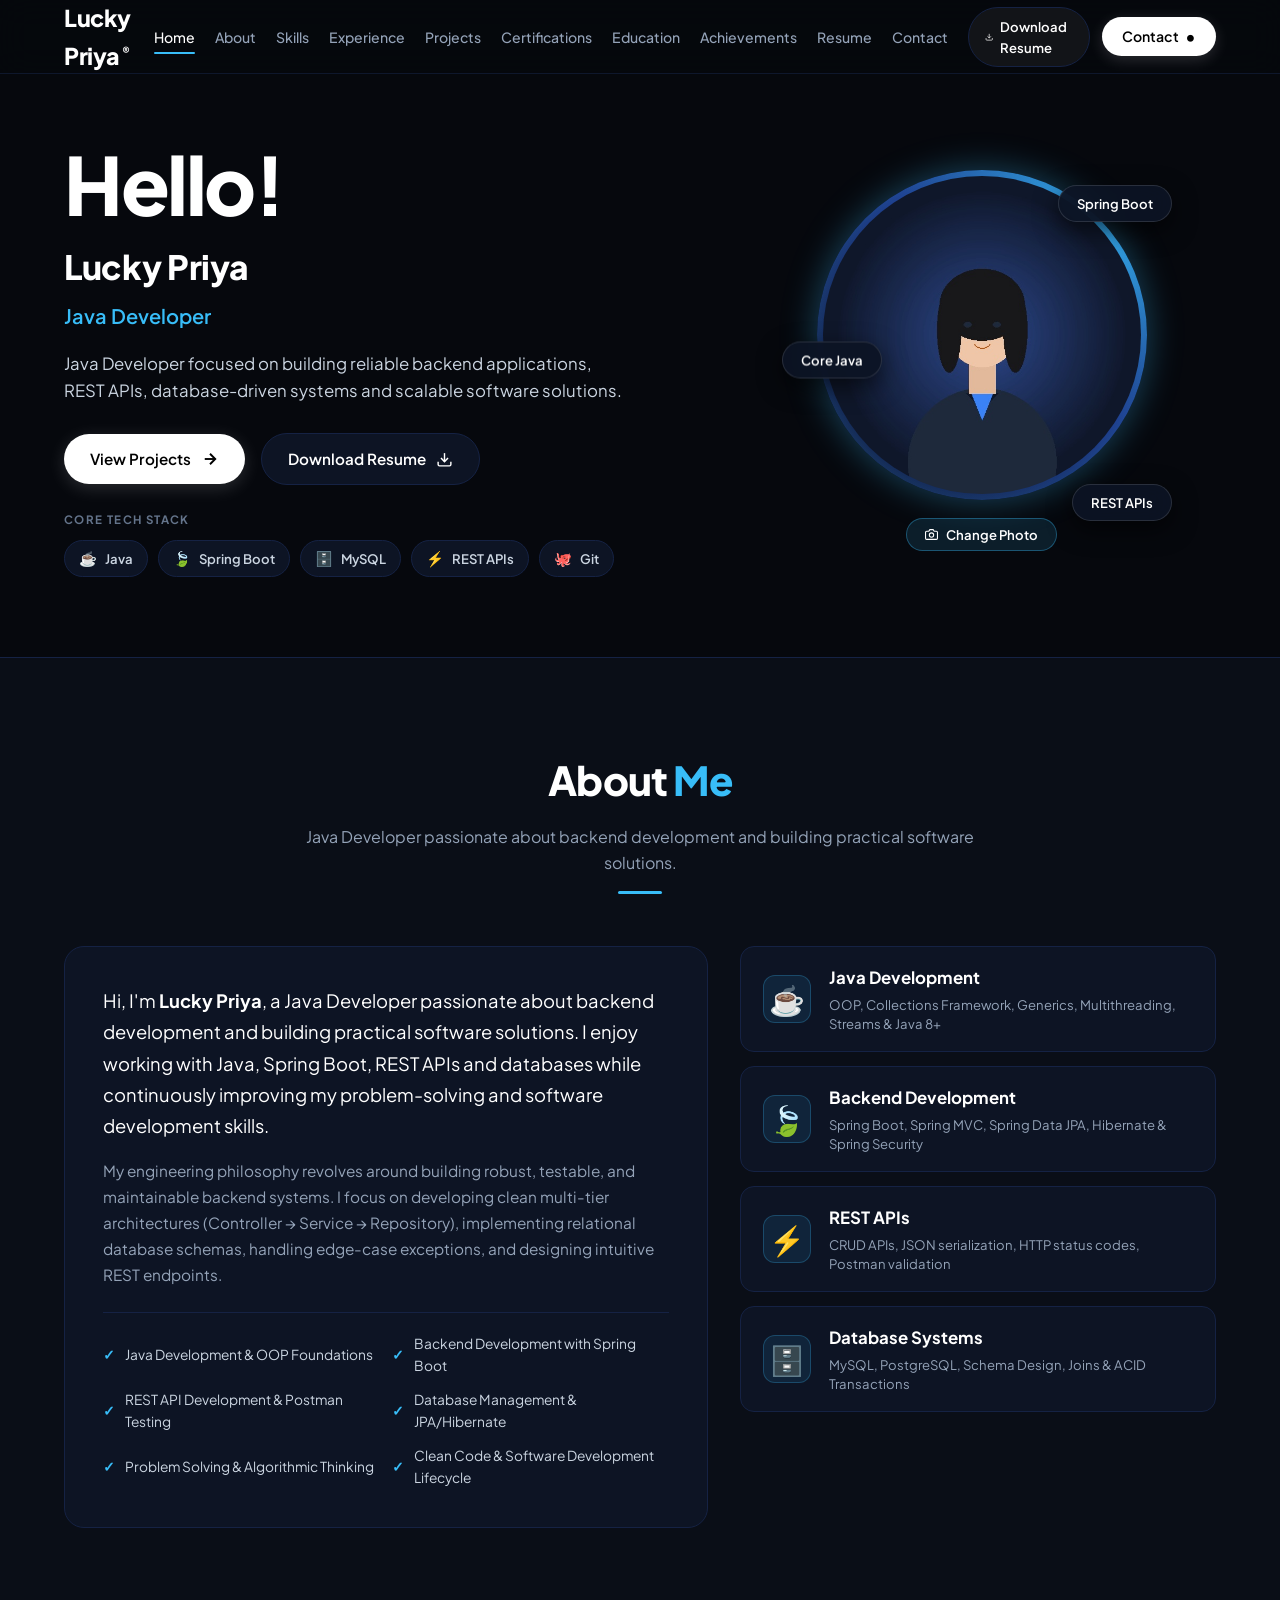
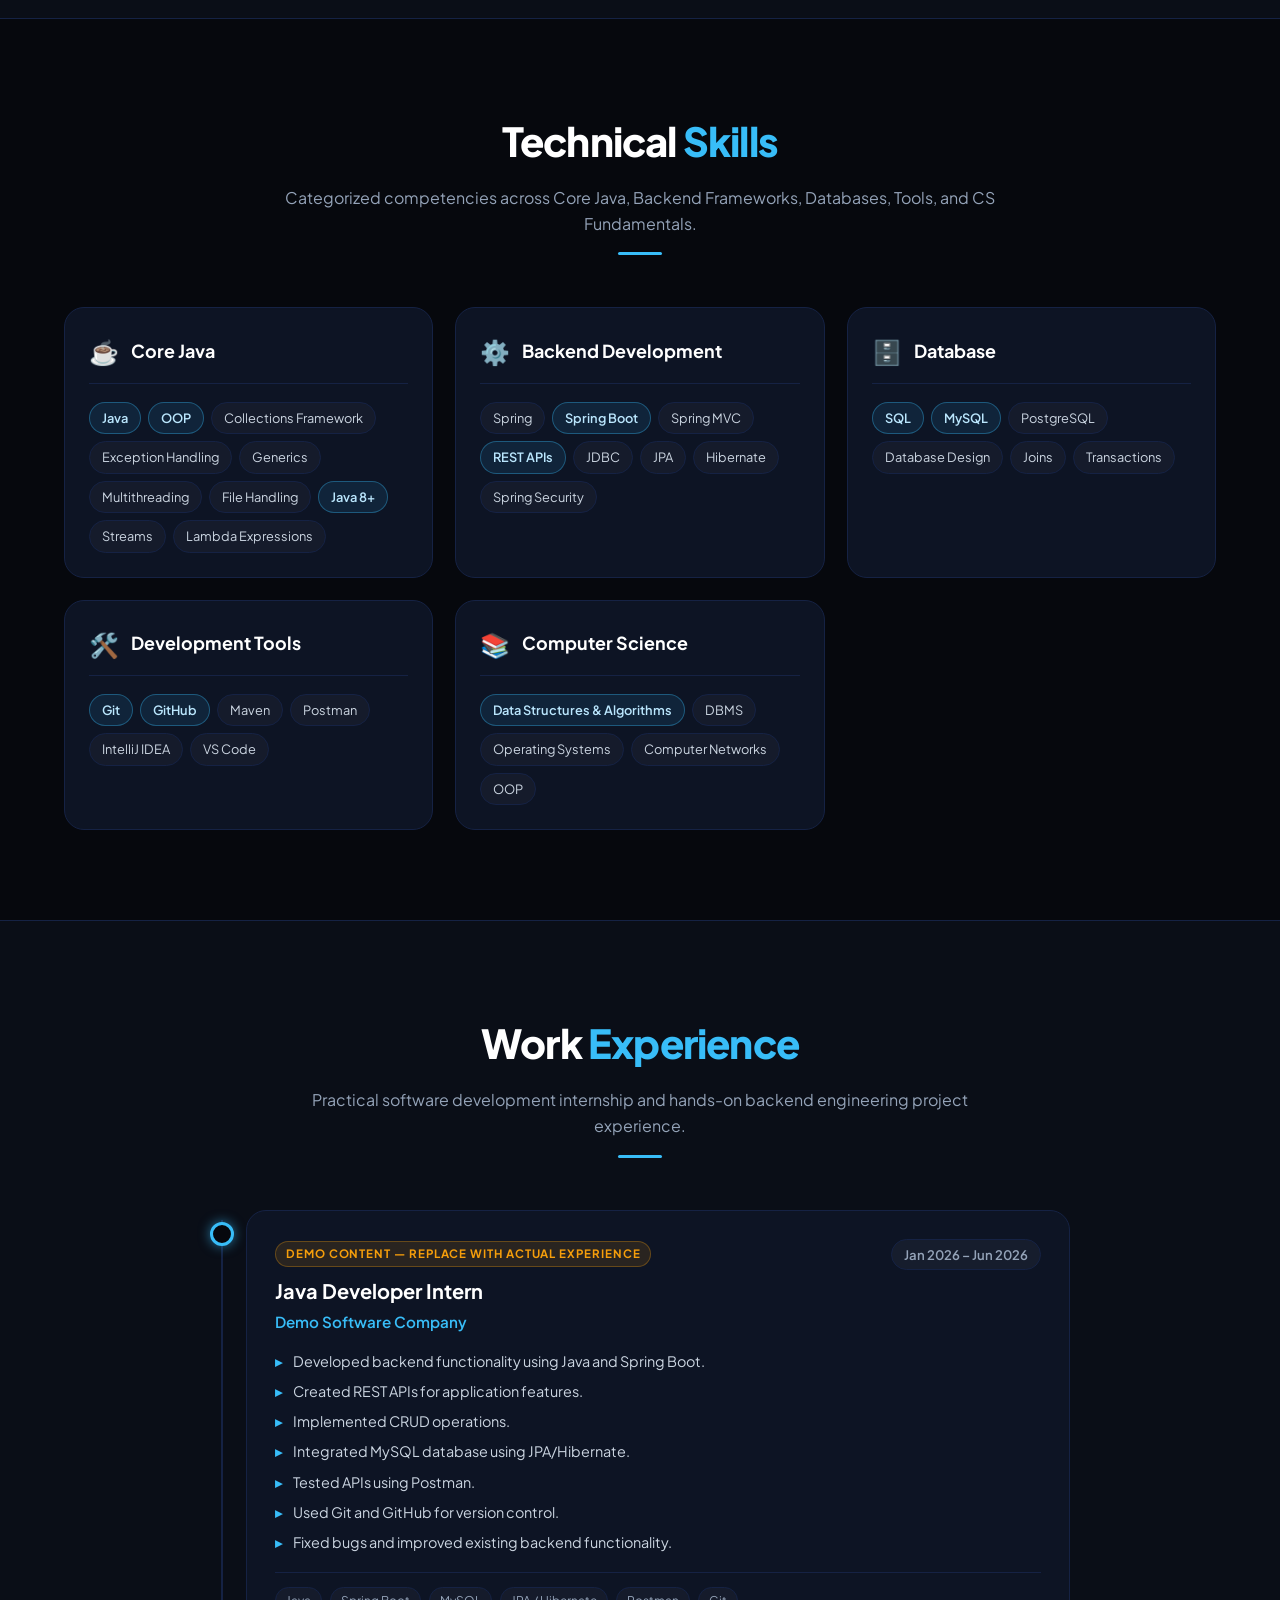
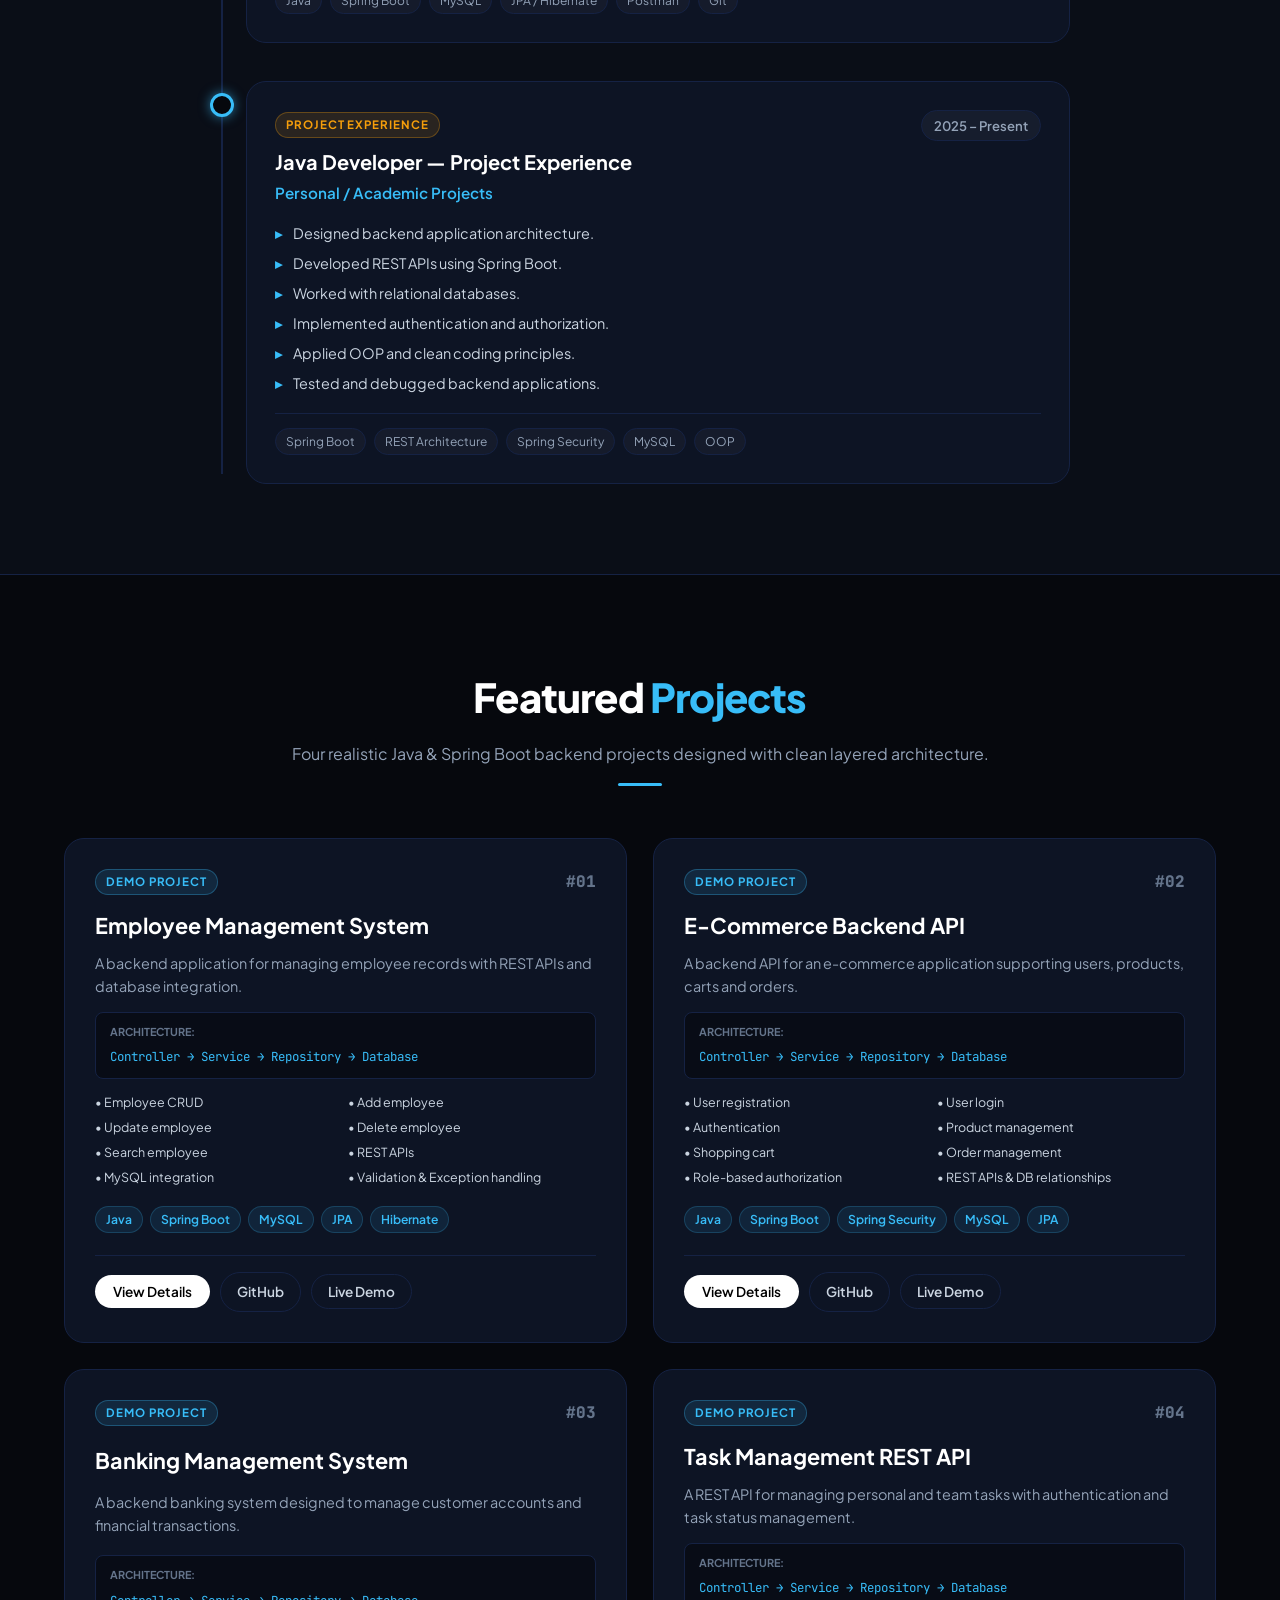
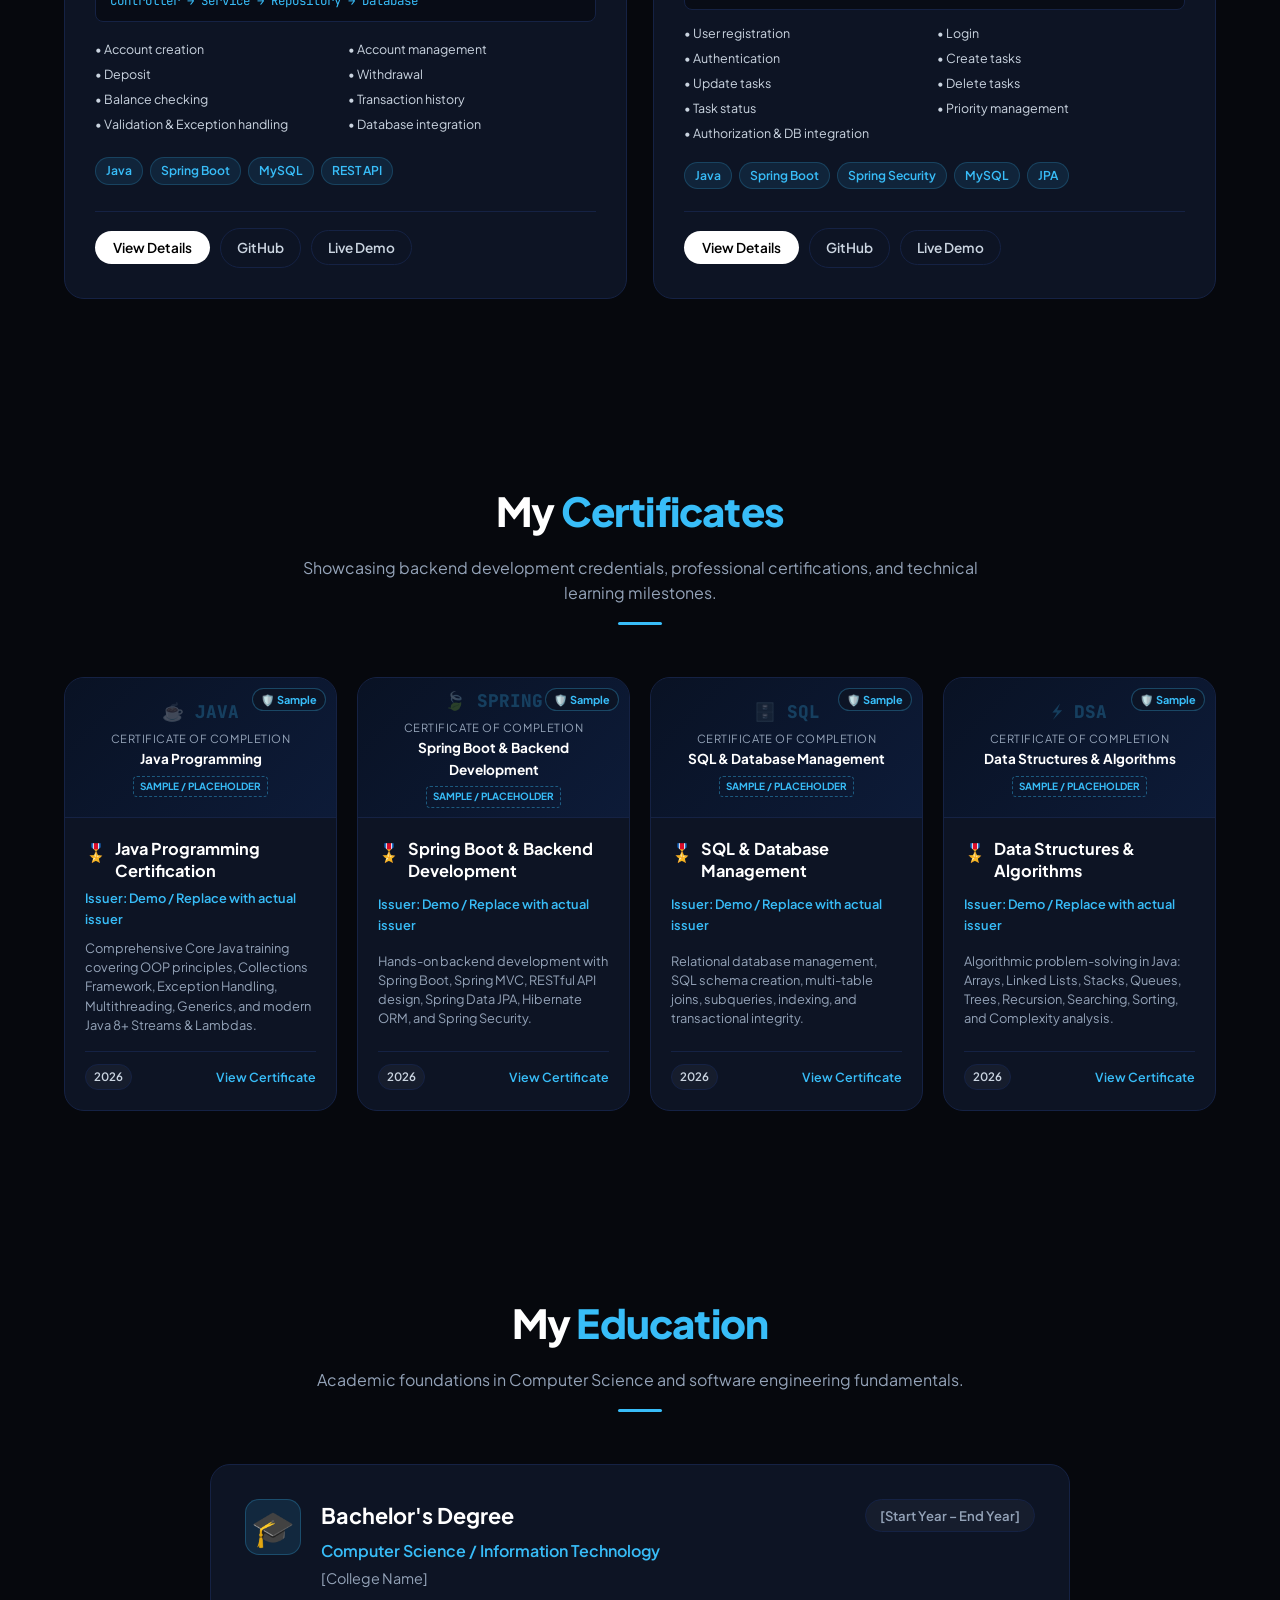
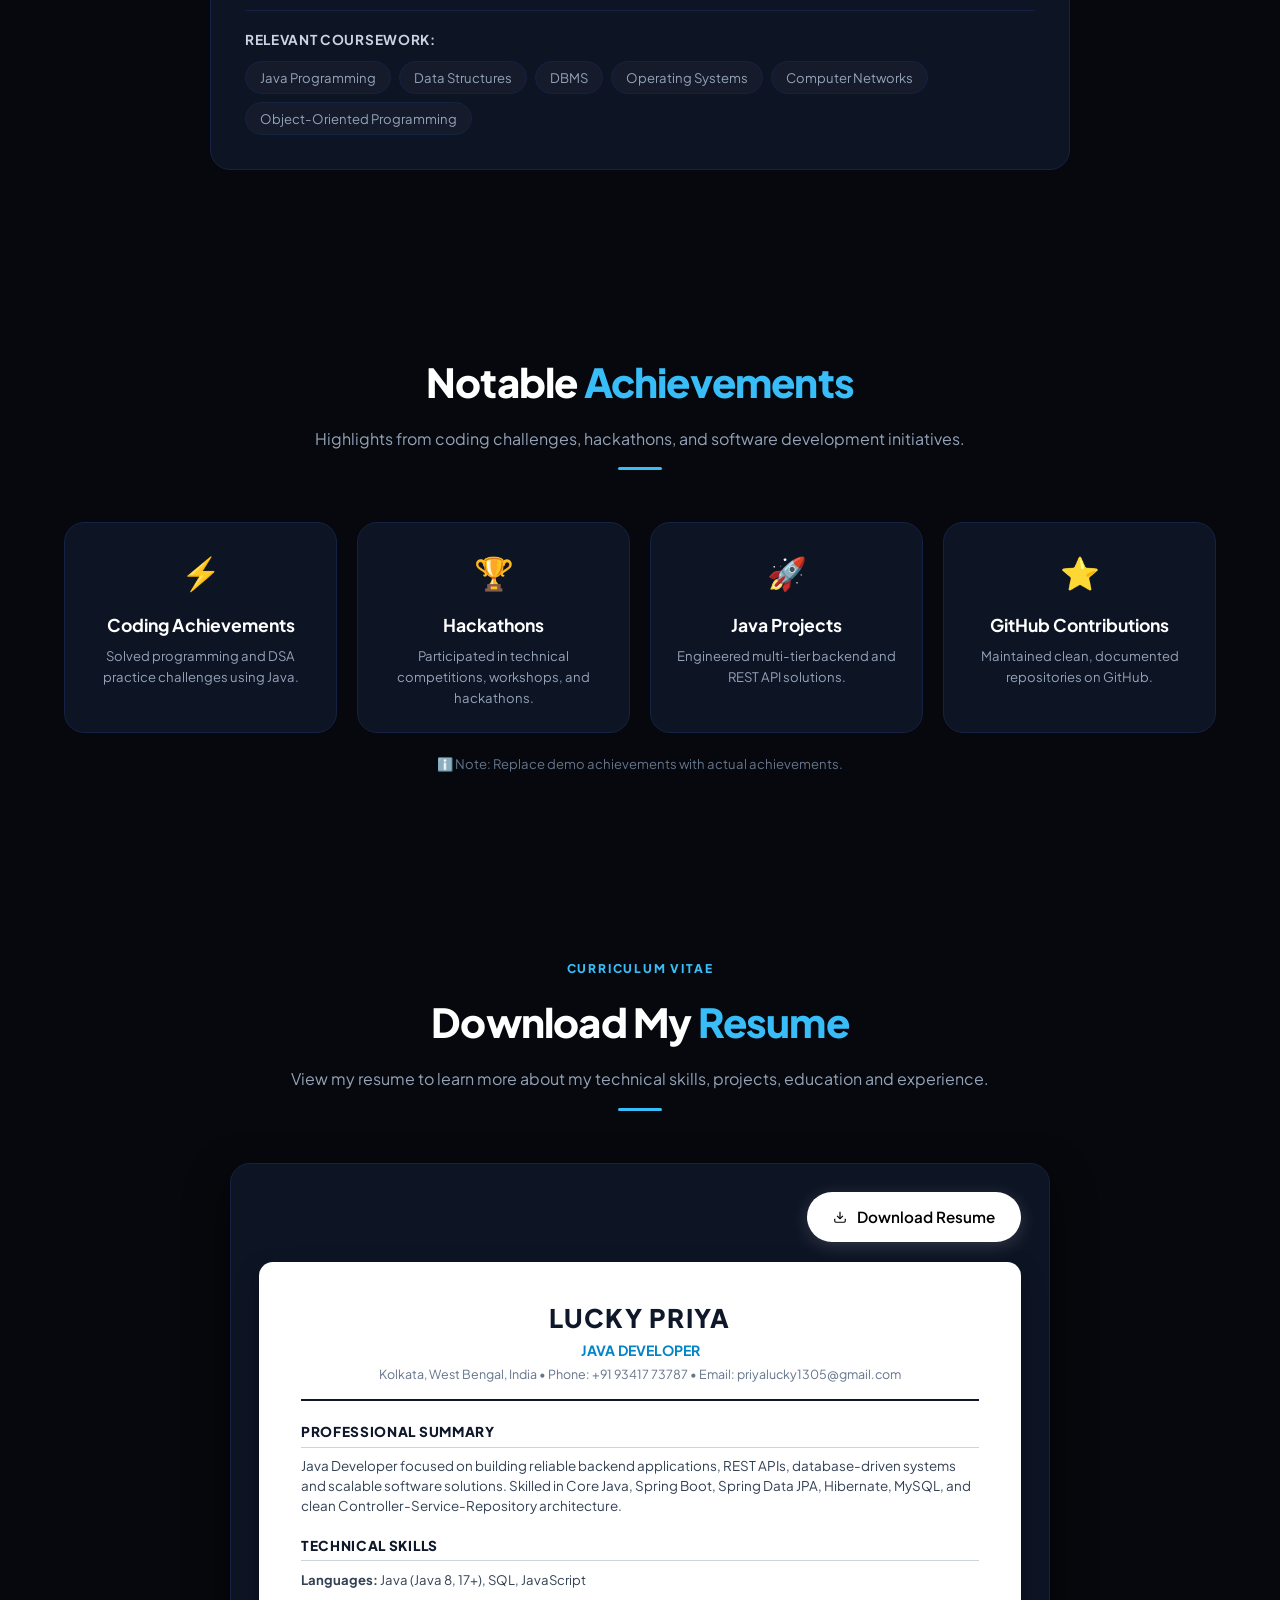
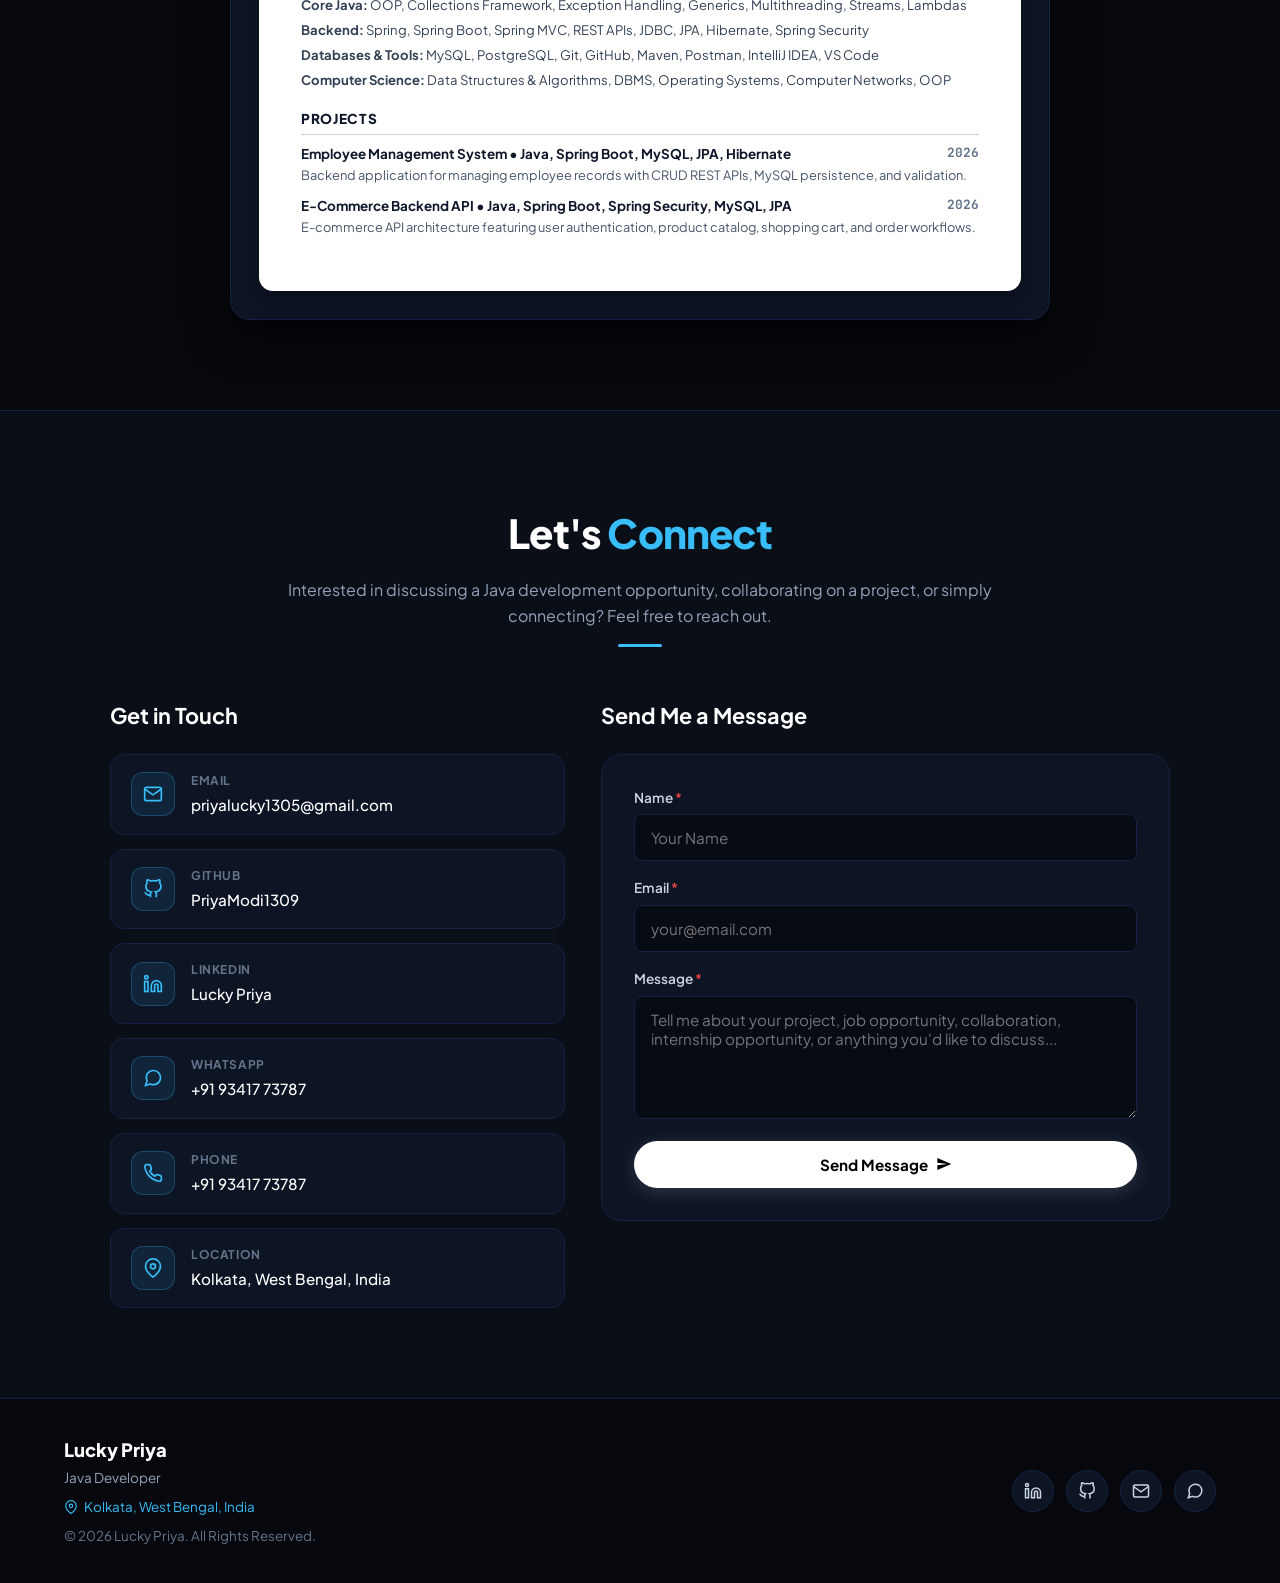
==== portfolio/index.html @ 9c17c5d9 "Add Kittu Java Developer portfolio" ====
<!DOCTYPE html>
<html lang="en">
<head>
  <meta charset="UTF-8">
  <meta name="viewport" content="width=device-width, initial-scale=1.0">
  <title>Lucky Priya | Java Developer</title>
  <meta name="description" content="Java Developer portfolio of Lucky Priya, focused on Java, Spring Boot, backend development, REST APIs, SQL and database-driven applications.">
  <meta name="author" content="Lucky Priya">

  <!-- Open Graph Meta Tags -->
  <meta property="og:title" content="Lucky Priya | Java Developer">
  <meta property="og:description" content="Java Developer portfolio of Lucky Priya, focused on Java, Spring Boot, backend development, REST APIs, SQL and database-driven applications.">
  <meta property="og:type" content="website">
  <meta property="og:image" content="assets/profile.jpg">

  <!-- Fonts -->
  <link rel="preconnect" href="https://fonts.googleapis.com">
  <link rel="preconnect" href="https://fonts.gstatic.com" crossorigin>
  <link href="https://fonts.googleapis.com/css2?family=Plus+Jakarta+Sans:wght@300;400;500;600;700;800&family=JetBrains+Mono:wght@400;500;600&display=swap" rel="stylesheet">

  <!-- External Stylesheet -->
  <link rel="stylesheet" href="style.css">
</head>
<body>

  <!-- ================= NAVBAR ================= -->
  <header class="navbar-header" id="navbar">
    <div class="container nav-container">
      <a href="#home" class="nav-logo" aria-label="Lucky Priya Home">
        <span class="logo-name">Lucky Priya<span class="logo-reg">&reg;</span></span>
      </a>

      <nav class="nav-menu" id="nav-menu" aria-label="Main Navigation">
        <ul class="nav-list">
          <li class="nav-item"><a href="#home" class="nav-link active">Home</a></li>
          <li class="nav-item"><a href="#about" class="nav-link">About</a></li>
          <li class="nav-item"><a href="#skills" class="nav-link">Skills</a></li>
          <li class="nav-item"><a href="#experience" class="nav-link">Experience</a></li>
          <li class="nav-item"><a href="#projects" class="nav-link">Projects</a></li>
          <li class="nav-item"><a href="#certifications" class="nav-link">Certifications</a></li>
          <li class="nav-item"><a href="#education" class="nav-link">Education</a></li>
          <li class="nav-item"><a href="#achievements" class="nav-link">Achievements</a></li>
          <li class="nav-item"><a href="#resume" class="nav-link">Resume</a></li>
          <li class="nav-item"><a href="#contact" class="nav-link">Contact</a></li>
        </ul>
      </nav>

      <div class="nav-actions">
        <a href="assets/resume.pdf" class="btn-nav-resume" download="Lucky_Priya_Resume.pdf" title="Download Lucky Priya's Resume PDF">
          <svg class="btn-icon" viewBox="0 0 24 24" fill="none" stroke="currentColor" stroke-width="2">
            <path d="M21 15v4a2 2 0 0 1-2 2H5a2 2 0 0 1-2-2v-4"></path>
            <polyline points="7 10 12 15 17 10"></polyline>
            <line x1="12" y1="15" x2="12" y2="3"></line>
          </svg>
          <span>Download Resume</span>
        </a>
        <a href="#contact" class="btn-nav-contact" title="Get in touch">
          <span>Contact</span>
          <span class="nav-contact-dot">&bull;</span>
        </a>
        <button class="hamburger-btn" id="hamburger-btn" aria-label="Toggle Navigation Menu" aria-expanded="false">
          <span class="bar"></span>
          <span class="bar"></span>
          <span class="bar"></span>
        </button>
      </div>
    </div>
  </header>

  <main>
    <!-- ================= HERO SECTION ================= -->
    <section class="hero-section" id="home">
      <div class="container hero-container">
        <div class="hero-content">
          <h1 class="hero-greeting">Hello!</h1>

          <h2 class="hero-name-badge">Lucky Priya</h2>
          <h3 class="hero-headline">Java Developer</h3>

          <p class="hero-description">
            Java Developer focused on building reliable backend applications, REST APIs, database-driven systems and scalable software solutions.
          </p>

          <div class="hero-cta-group">
            <a href="#projects" class="btn btn-white-pill">
              <span>View Projects</span>
              <svg class="arrow-icon" viewBox="0 0 24 24" fill="none" stroke="currentColor" stroke-width="2.5">
                <line x1="5" y1="12" x2="19" y2="12"></line>
                <polyline points="12 5 19 12 12 19"></polyline>
              </svg>
            </a>

            <a href="assets/resume.pdf" class="btn btn-dark-pill" download="Lucky_Priya_Resume.pdf">
              <span>Download Resume</span>
              <svg class="download-icon" viewBox="0 0 24 24" fill="none" stroke="currentColor" stroke-width="2">
                <path d="M21 15v4a2 2 0 0 1-2 2H5a2 2 0 0 1-2-2v-4"></path>
                <polyline points="7 10 12 15 17 10"></polyline>
                <line x1="12" y1="15" x2="12" y2="3"></line>
              </svg>
            </a>
          </div>



          <!-- CORE TECH STACK (Matching Reference Screenshot) -->
          <div class="core-tech-stack">
            <span class="tech-stack-title">CORE TECH STACK</span>
            <div class="tech-stack-pills">
              <span class="stack-pill"><span class="pill-dot">☕</span> Java</span>
              <span class="stack-pill"><span class="pill-dot">🍃</span> Spring Boot</span>
              <span class="stack-pill"><span class="pill-dot">🗄️</span> MySQL</span>
              <span class="stack-pill"><span class="pill-dot">⚡</span> REST APIs</span>
              <span class="stack-pill"><span class="pill-dot">🐙</span> Git</span>
            </div>
          </div>
        </div>

        <!-- HERO VISUAL: Circular Frame with Glowing Neon Ring & Click-to-Change Photo -->
        <div class="hero-visual">
          <div class="profile-frame-wrapper">
            <!-- Floating Badges -->
            <div class="floating-badge badge-top-right">
              <span>Spring Boot</span>
            </div>
            <div class="floating-badge badge-mid-left">
              <span>Core Java</span>
            </div>
            <div class="floating-badge badge-bottom-right">
              <span>REST APIs</span>
            </div>

            <!-- Profile Circle with Neon Ring -->
            <div class="profile-glow-ring" id="profile-container" title="Click here to upload/change photo">
              <div class="profile-circle-inner">
                <img id="profile-image" src="assets/profile.jpg" alt="Lucky Priya - Java Developer" class="profile-img">

                <!-- Hover Overlay -->
                <div class="profile-upload-overlay">
                  <div class="upload-badge-content">
                    <svg class="cam-icon" viewBox="0 0 24 24" fill="none" stroke="currentColor" stroke-width="2">
                      <path d="M23 19a2 2 0 0 1-2 2H3a2 2 0 0 1-2-2V8a2 2 0 0 1 2-2h4l2-3h6l2 3h4a2 2 0 0 1 2 2z"></path>
                      <circle cx="12" cy="13" r="4"></circle>
                    </svg>
                    <span class="cam-text">Click to Change Photo</span>
                    <span class="cam-hint">Upload JPG/PNG</span>
                  </div>
                </div>
              </div>

              <!-- Hidden input for photo selection -->
              <input type="file" id="profile-upload-input" accept="image/*" class="visually-hidden" aria-label="Upload profile photo">
            </div>

            <!-- Profile Controls -->
            <div class="photo-controls">
              <button type="button" class="btn-upload-trigger" id="btn-trigger-upload" title="Upload new photo">
                <svg viewBox="0 0 24 24" fill="none" stroke="currentColor" stroke-width="2" width="13" height="13">
                  <path d="M23 19a2 2 0 0 1-2 2H3a2 2 0 0 1-2-2V8a2 2 0 0 1 2-2h4l2-3h6l2 3h4a2 2 0 0 1 2 2z"></path>
                  <circle cx="12" cy="13" r="4"></circle>
                </svg>
                <span>Change Photo</span>
              </button>
              <button type="button" class="btn-upload-reset" id="btn-reset-photo" title="Reset to default photo" style="display:none;">
                Reset
              </button>
            </div>
          </div>
        </div>
      </div>
    </section>

    <!-- ================= ABOUT SECTION ================= -->
    <section class="section about-section" id="about">
      <div class="container">
        <div class="section-header">
          <h2 class="section-title">About <span class="text-blue">Me</span></h2>
          <p class="section-subtitle">Java Developer passionate about backend development and building practical software solutions.</p>
          <div class="section-divider"></div>
        </div>

        <div class="about-grid">
          <div class="about-card-main">
            <p class="about-lead">
              Hi, I'm <strong>Lucky Priya</strong>, a Java Developer passionate about backend development and building practical software solutions. I enjoy working with Java, Spring Boot, REST APIs and databases while continuously improving my problem-solving and software development skills.
            </p>
            <p class="about-body">
              My engineering philosophy revolves around building robust, testable, and maintainable backend systems. I focus on developing clean multi-tier architectures (Controller &rarr; Service &rarr; Repository), implementing relational database schemas, handling edge-case exceptions, and designing intuitive REST endpoints.
            </p>

            <div class="about-highlights">
              <div class="highlight-box">
                <span class="hl-check">&#10003;</span>
                <span>Java Development &amp; OOP Foundations</span>
              </div>
              <div class="highlight-box">
                <span class="hl-check">&#10003;</span>
                <span>Backend Development with Spring Boot</span>
              </div>
              <div class="highlight-box">
                <span class="hl-check">&#10003;</span>
                <span>REST API Development &amp; Postman Testing</span>
              </div>
              <div class="highlight-box">
                <span class="hl-check">&#10003;</span>
                <span>Database Management &amp; JPA/Hibernate</span>
              </div>
              <div class="highlight-box">
                <span class="hl-check">&#10003;</span>
                <span>Problem Solving &amp; Algorithmic Thinking</span>
              </div>
              <div class="highlight-box">
                <span class="hl-check">&#10003;</span>
                <span>Clean Code &amp; Software Development Lifecycle</span>
              </div>
            </div>
          </div>

          <!-- Small Statistics Area -->
          <div class="stats-column">
            <div class="stat-card">
              <div class="stat-icon-wrap">☕</div>
              <div class="stat-info">
                <h3 class="stat-heading">Java Development</h3>
                <p class="stat-sub">OOP, Collections Framework, Generics, Multithreading, Streams &amp; Java 8+</p>
              </div>
            </div>

            <div class="stat-card">
              <div class="stat-icon-wrap">🍃</div>
              <div class="stat-info">
                <h3 class="stat-heading">Backend Development</h3>
                <p class="stat-sub">Spring Boot, Spring MVC, Spring Data JPA, Hibernate &amp; Spring Security</p>
              </div>
            </div>

            <div class="stat-card">
              <div class="stat-icon-wrap">⚡</div>
              <div class="stat-info">
                <h3 class="stat-heading">REST APIs</h3>
                <p class="stat-sub">CRUD APIs, JSON serialization, HTTP status codes, Postman validation</p>
              </div>
            </div>

            <div class="stat-card">
              <div class="stat-icon-wrap">🗄️</div>
              <div class="stat-info">
                <h3 class="stat-heading">Database Systems</h3>
                <p class="stat-sub">MySQL, PostgreSQL, Schema Design, Joins &amp; ACID Transactions</p>
              </div>
            </div>
          </div>
        </div>
      </div>
    </section>

    <!-- ================= SKILLS SECTION ================= -->
    <section class="section skills-section" id="skills">
      <div class="container">
        <div class="section-header">
          <h2 class="section-title">Technical <span class="text-blue">Skills</span></h2>
          <p class="section-subtitle">Categorized competencies across Core Java, Backend Frameworks, Databases, Tools, and CS Fundamentals.</p>
          <div class="section-divider"></div>
        </div>

        <div class="skills-card-grid">
          <!-- 1. Core Java -->
          <div class="skill-category-box">
            <div class="cat-head">
              <span class="cat-emoji">☕</span>
              <h3 class="cat-name">Core Java</h3>
            </div>
            <div class="cat-tags">
              <span class="cat-pill highlight">Java</span>
              <span class="cat-pill highlight">OOP</span>
              <span class="cat-pill">Collections Framework</span>
              <span class="cat-pill">Exception Handling</span>
              <span class="cat-pill">Generics</span>
              <span class="cat-pill">Multithreading</span>
              <span class="cat-pill">File Handling</span>
              <span class="cat-pill highlight">Java 8+</span>
              <span class="cat-pill">Streams</span>
              <span class="cat-pill">Lambda Expressions</span>
            </div>
          </div>

          <!-- 2. Backend Development -->
          <div class="skill-category-box">
            <div class="cat-head">
              <span class="cat-emoji">⚙️</span>
              <h3 class="cat-name">Backend Development</h3>
            </div>
            <div class="cat-tags">
              <span class="cat-pill">Spring</span>
              <span class="cat-pill highlight">Spring Boot</span>
              <span class="cat-pill">Spring MVC</span>
              <span class="cat-pill highlight">REST APIs</span>
              <span class="cat-pill">JDBC</span>
              <span class="cat-pill">JPA</span>
              <span class="cat-pill">Hibernate</span>
              <span class="cat-pill">Spring Security</span>
            </div>
          </div>

          <!-- 3. Database -->
          <div class="skill-category-box">
            <div class="cat-head">
              <span class="cat-emoji">🗄️</span>
              <h3 class="cat-name">Database</h3>
            </div>
            <div class="cat-tags">
              <span class="cat-pill highlight">SQL</span>
              <span class="cat-pill highlight">MySQL</span>
              <span class="cat-pill">PostgreSQL</span>
              <span class="cat-pill">Database Design</span>
              <span class="cat-pill">Joins</span>
              <span class="cat-pill">Transactions</span>
            </div>
          </div>

          <!-- 4. Development Tools -->
          <div class="skill-category-box">
            <div class="cat-head">
              <span class="cat-emoji">🛠️</span>
              <h3 class="cat-name">Development Tools</h3>
            </div>
            <div class="cat-tags">
              <span class="cat-pill highlight">Git</span>
              <span class="cat-pill highlight">GitHub</span>
              <span class="cat-pill">Maven</span>
              <span class="cat-pill">Postman</span>
              <span class="cat-pill">IntelliJ IDEA</span>
              <span class="cat-pill">VS Code</span>
            </div>
          </div>

          <!-- 5. Computer Science -->
          <div class="skill-category-box">
            <div class="cat-head">
              <span class="cat-emoji">📚</span>
              <h3 class="cat-name">Computer Science</h3>
            </div>
            <div class="cat-tags">
              <span class="cat-pill highlight">Data Structures &amp; Algorithms</span>
              <span class="cat-pill">DBMS</span>
              <span class="cat-pill">Operating Systems</span>
              <span class="cat-pill">Computer Networks</span>
              <span class="cat-pill">OOP</span>
            </div>
          </div>
        </div>
      </div>
    </section>

    <!-- ================= EXPERIENCE SECTION ================= -->
    <section class="section experience-section" id="experience">
      <div class="container">
        <div class="section-header">
          <h2 class="section-title">Work <span class="text-blue">Experience</span></h2>
          <p class="section-subtitle">Practical software development internship and hands-on backend engineering project experience.</p>
          <div class="section-divider"></div>
        </div>

        <div class="timeline-container">
          <!-- Experience 1 -->
          <div class="timeline-entry">
            <div class="timeline-dot"></div>
            <div class="timeline-content-card">
              <div class="entry-header">
                <div>
                  <span class="demo-tag">Demo Content — Replace with actual experience</span>
                  <h3 class="entry-role">Java Developer Intern</h3>
                  <h4 class="entry-company">Demo Software Company</h4>
                </div>
                <span class="entry-duration">Jan 2026 – Jun 2026</span>
              </div>

              <ul class="entry-bullets">
                <li>Developed backend functionality using Java and Spring Boot.</li>
                <li>Created REST APIs for application features.</li>
                <li>Implemented CRUD operations.</li>
                <li>Integrated MySQL database using JPA/Hibernate.</li>
                <li>Tested APIs using Postman.</li>
                <li>Used Git and GitHub for version control.</li>
                <li>Fixed bugs and improved existing backend functionality.</li>
              </ul>

              <div class="entry-tags">
                <span>Java</span>
                <span>Spring Boot</span>
                <span>MySQL</span>
                <span>JPA / Hibernate</span>
                <span>Postman</span>
                <span>Git</span>
              </div>
            </div>
          </div>

          <!-- Experience 2 -->
          <div class="timeline-entry">
            <div class="timeline-dot"></div>
            <div class="timeline-content-card">
              <div class="entry-header">
                <div>
                  <span class="demo-tag">Project Experience</span>
                  <h3 class="entry-role">Java Developer — Project Experience</h3>
                  <h4 class="entry-company">Personal / Academic Projects</h4>
                </div>
                <span class="entry-duration">2025 – Present</span>
              </div>

              <ul class="entry-bullets">
                <li>Designed backend application architecture.</li>
                <li>Developed REST APIs using Spring Boot.</li>
                <li>Worked with relational databases.</li>
                <li>Implemented authentication and authorization.</li>
                <li>Applied OOP and clean coding principles.</li>
                <li>Tested and debugged backend applications.</li>
              </ul>

              <div class="entry-tags">
                <span>Spring Boot</span>
                <span>REST Architecture</span>
                <span>Spring Security</span>
                <span>MySQL</span>
                <span>OOP</span>
              </div>
            </div>
          </div>
        </div>
      </div>
    </section>

    <!-- ================= PROJECTS SECTION ================= -->
    <section class="section projects-section" id="projects">
      <div class="container">
        <div class="section-header">
          <h2 class="section-title">Featured <span class="text-blue">Projects</span></h2>
          <p class="section-subtitle">Four realistic Java & Spring Boot backend projects designed with clean layered architecture.</p>
          <div class="section-divider"></div>
        </div>

        <div class="projects-grid">
          <!-- Project 1: Employee Management System -->
          <div class="project-card" data-project-id="1">
            <div class="proj-top-bar">
              <span class="demo-badge">Demo Project</span>
              <span class="proj-id">#01</span>
            </div>
            <h3 class="proj-title">Employee Management System</h3>
            <p class="proj-desc">A backend application for managing employee records with REST APIs and database integration.</p>

            <div class="proj-arch-line">
              <span class="arch-tag-title">Architecture:</span>
              <code>Controller → Service → Repository → Database</code>
            </div>

            <div class="proj-key-features">
              <span>• Employee CRUD</span>
              <span>• Add employee</span>
              <span>• Update employee</span>
              <span>• Delete employee</span>
              <span>• Search employee</span>
              <span>• REST APIs</span>
              <span>• MySQL integration</span>
              <span>• Validation &amp; Exception handling</span>
            </div>

            <div class="proj-tech-row">
              <span>Java</span>
              <span>Spring Boot</span>
              <span>MySQL</span>
              <span>JPA</span>
              <span>Hibernate</span>
            </div>

            <div class="proj-btn-group">
              <button type="button" class="btn btn-sm btn-view-modal" data-project="1">View Details</button>
              <a href="https://github.com" target="_blank" rel="noopener noreferrer" class="btn btn-sm btn-card-git">GitHub</a>
              <button type="button" class="btn btn-sm btn-card-demo">Live Demo</button>
            </div>
          </div>

          <!-- Project 2: E-Commerce Backend API -->
          <div class="project-card" data-project-id="2">
            <div class="proj-top-bar">
              <span class="demo-badge">Demo Project</span>
              <span class="proj-id">#02</span>
            </div>
            <h3 class="proj-title">E-Commerce Backend API</h3>
            <p class="proj-desc">A backend API for an e-commerce application supporting users, products, carts and orders.</p>

            <div class="proj-arch-line">
              <span class="arch-tag-title">Architecture:</span>
              <code>Controller → Service → Repository → Database</code>
            </div>

            <div class="proj-key-features">
              <span>• User registration</span>
              <span>• User login</span>
              <span>• Authentication</span>
              <span>• Product management</span>
              <span>• Shopping cart</span>
              <span>• Order management</span>
              <span>• Role-based authorization</span>
              <span>• REST APIs &amp; DB relationships</span>
            </div>

            <div class="proj-tech-row">
              <span>Java</span>
              <span>Spring Boot</span>
              <span>Spring Security</span>
              <span>MySQL</span>
              <span>JPA</span>
            </div>

            <div class="proj-btn-group">
              <button type="button" class="btn btn-sm btn-view-modal" data-project="2">View Details</button>
              <a href="https://github.com" target="_blank" rel="noopener noreferrer" class="btn btn-sm btn-card-git">GitHub</a>
              <button type="button" class="btn btn-sm btn-card-demo">Live Demo</button>
            </div>
          </div>

          <!-- Project 3: Banking Management System -->
          <div class="project-card" data-project-id="3">
            <div class="proj-top-bar">
              <span class="demo-badge">Demo Project</span>
              <span class="proj-id">#03</span>
            </div>
            <h3 class="proj-title">Banking Management System</h3>
            <p class="proj-desc">A backend banking system designed to manage customer accounts and financial transactions.</p>

            <div class="proj-arch-line">
              <span class="arch-tag-title">Architecture:</span>
              <code>Controller → Service → Repository → Database</code>
            </div>

            <div class="proj-key-features">
              <span>• Account creation</span>
              <span>• Account management</span>
              <span>• Deposit</span>
              <span>• Withdrawal</span>
              <span>• Balance checking</span>
              <span>• Transaction history</span>
              <span>• Validation &amp; Exception handling</span>
              <span>• Database integration</span>
            </div>

            <div class="proj-tech-row">
              <span>Java</span>
              <span>Spring Boot</span>
              <span>MySQL</span>
              <span>REST API</span>
            </div>

            <div class="proj-btn-group">
              <button type="button" class="btn btn-sm btn-view-modal" data-project="3">View Details</button>
              <a href="https://github.com" target="_blank" rel="noopener noreferrer" class="btn btn-sm btn-card-git">GitHub</a>
              <button type="button" class="btn btn-sm btn-card-demo">Live Demo</button>
            </div>
          </div>

          <!-- Project 4: Task Management REST API -->
          <div class="project-card" data-project-id="4">
            <div class="proj-top-bar">
              <span class="demo-badge">Demo Project</span>
              <span class="proj-id">#04</span>
            </div>
            <h3 class="proj-title">Task Management REST API</h3>
            <p class="proj-desc">A REST API for managing personal and team tasks with authentication and task status management.</p>

            <div class="proj-arch-line">
              <span class="arch-tag-title">Architecture:</span>
              <code>Controller → Service → Repository → Database</code>
            </div>

            <div class="proj-key-features">
              <span>• User registration</span>
              <span>• Login</span>
              <span>• Authentication</span>
              <span>• Create tasks</span>
              <span>• Update tasks</span>
              <span>• Delete tasks</span>
              <span>• Task status</span>
              <span>• Priority management</span>
              <span>• Authorization &amp; DB integration</span>
            </div>

            <div class="proj-tech-row">
              <span>Java</span>
              <span>Spring Boot</span>
              <span>Spring Security</span>
              <span>MySQL</span>
              <span>JPA</span>
            </div>

            <div class="proj-btn-group">
              <button type="button" class="btn btn-sm btn-view-modal" data-project="4">View Details</button>
              <a href="https://github.com" target="_blank" rel="noopener noreferrer" class="btn btn-sm btn-card-git">GitHub</a>
              <button type="button" class="btn btn-sm btn-card-demo">Live Demo</button>
            </div>
          </div>
        </div>
      </div>
    </section>

    <!-- ================= CERTIFICATIONS SECTION (Matching Reference Screenshot 5) ================= -->
    <section class="section certifications-section" id="certifications">
      <div class="container">
        <div class="section-header">
          <h2 class="section-title">My <span class="text-blue">Certificates</span></h2>
          <p class="section-subtitle">Showcasing backend development credentials, professional certifications, and technical learning milestones.</p>
          <div class="section-divider"></div>
        </div>

        <div class="certs-cards-grid">
          <!-- Cert 1 -->
          <div class="cert-modern-card">
            <div class="cert-card-preview">
              <div class="cert-preview-inner">
                <div class="cert-watermark">☕ JAVA</div>
                <div class="cert-preview-text">
                  <span class="cp-title">Certificate of Completion</span>
                  <span class="cp-sub">Java Programming</span>
                  <span class="cp-stamp">SAMPLE / PLACEHOLDER</span>
                </div>
              </div>
              <span class="cert-sample-badge">🛡️ Sample</span>
            </div>

            <div class="cert-card-body">
              <div class="cert-title-row">
                <span class="cert-badge-icon">🎖️</span>
                <h3 class="cert-heading">Java Programming Certification</h3>
              </div>
              <span class="cert-issuer-blue">Issuer: Demo / Replace with actual issuer</span>
              <p class="cert-body-desc">
                Comprehensive Core Java training covering OOP principles, Collections Framework, Exception Handling, Multithreading, Generics, and modern Java 8+ Streams & Lambdas.
              </p>
              <div class="cert-footer-tag">
                <span class="pill-mini">2026</span>
                <button type="button" class="btn-cert-action" data-cert="Java Programming Certification" data-issuer="Demo / Replace with actual issuer" data-year="2026">View Certificate</button>
              </div>
            </div>
          </div>

          <!-- Cert 2 -->
          <div class="cert-modern-card">
            <div class="cert-card-preview">
              <div class="cert-preview-inner">
                <div class="cert-watermark">🍃 SPRING</div>
                <div class="cert-preview-text">
                  <span class="cp-title">Certificate of Completion</span>
                  <span class="cp-sub">Spring Boot &amp; Backend Development</span>
                  <span class="cp-stamp">SAMPLE / PLACEHOLDER</span>
                </div>
              </div>
              <span class="cert-sample-badge">🛡️ Sample</span>
            </div>

            <div class="cert-card-body">
              <div class="cert-title-row">
                <span class="cert-badge-icon">🎖️</span>
                <h3 class="cert-heading">Spring Boot &amp; Backend Development</h3>
              </div>
              <span class="cert-issuer-blue">Issuer: Demo / Replace with actual issuer</span>
              <p class="cert-body-desc">
                Hands-on backend development with Spring Boot, Spring MVC, RESTful API design, Spring Data JPA, Hibernate ORM, and Spring Security.
              </p>
              <div class="cert-footer-tag">
                <span class="pill-mini">2026</span>
                <button type="button" class="btn-cert-action" data-cert="Spring Boot & Backend Development" data-issuer="Demo / Replace with actual issuer" data-year="2026">View Certificate</button>
              </div>
            </div>
          </div>

          <!-- Cert 3 -->
          <div class="cert-modern-card">
            <div class="cert-card-preview">
              <div class="cert-preview-inner">
                <div class="cert-watermark">🗄️ SQL</div>
                <div class="cert-preview-text">
                  <span class="cp-title">Certificate of Completion</span>
                  <span class="cp-sub">SQL &amp; Database Management</span>
                  <span class="cp-stamp">SAMPLE / PLACEHOLDER</span>
                </div>
              </div>
              <span class="cert-sample-badge">🛡️ Sample</span>
            </div>

            <div class="cert-card-body">
              <div class="cert-title-row">
                <span class="cert-badge-icon">🎖️</span>
                <h3 class="cert-heading">SQL &amp; Database Management</h3>
              </div>
              <span class="cert-issuer-blue">Issuer: Demo / Replace with actual issuer</span>
              <p class="cert-body-desc">
                Relational database management, SQL schema creation, multi-table joins, subqueries, indexing, and transactional integrity.
              </p>
              <div class="cert-footer-tag">
                <span class="pill-mini">2026</span>
                <button type="button" class="btn-cert-action" data-cert="SQL & Database Management" data-issuer="Demo / Replace with actual issuer" data-year="2026">View Certificate</button>
              </div>
            </div>
          </div>

          <!-- Cert 4 -->
          <div class="cert-modern-card">
            <div class="cert-card-preview">
              <div class="cert-preview-inner">
                <div class="cert-watermark">⚡ DSA</div>
                <div class="cert-preview-text">
                  <span class="cp-title">Certificate of Completion</span>
                  <span class="cp-sub">Data Structures &amp; Algorithms</span>
                  <span class="cp-stamp">SAMPLE / PLACEHOLDER</span>
                </div>
              </div>
              <span class="cert-sample-badge">🛡️ Sample</span>
            </div>

            <div class="cert-card-body">
              <div class="cert-title-row">
                <span class="cert-badge-icon">🎖️</span>
                <h3 class="cert-heading">Data Structures &amp; Algorithms</h3>
              </div>
              <span class="cert-issuer-blue">Issuer: Demo / Replace with actual issuer</span>
              <p class="cert-body-desc">
                Algorithmic problem-solving in Java: Arrays, Linked Lists, Stacks, Queues, Trees, Recursion, Searching, Sorting, and Complexity analysis.
              </p>
              <div class="cert-footer-tag">
                <span class="pill-mini">2026</span>
                <button type="button" class="btn-cert-action" data-cert="Data Structures & Algorithms" data-issuer="Demo / Replace with actual issuer" data-year="2026">View Certificate</button>
              </div>
            </div>
          </div>
        </div>
      </div>
    </section>

    <!-- ================= EDUCATION SECTION ================= -->
    <section class="section education-section" id="education">
      <div class="container">
        <div class="section-header">
          <h2 class="section-title">My <span class="text-blue">Education</span></h2>
          <p class="section-subtitle">Academic foundations in Computer Science and software engineering fundamentals.</p>
          <div class="section-divider"></div>
        </div>

        <div class="education-card">
          <div class="edu-top">
            <div class="edu-badge-icon">🎓</div>
            <div class="edu-info">
              <h3 class="edu-degree">Bachelor's Degree</h3>
              <h4 class="edu-major">Computer Science / Information Technology</h4>
              <p class="edu-college">[College Name]</p>
            </div>
            <span class="edu-date">[Start Year – End Year]</span>
          </div>

          <div class="edu-coursework-block">
            <h5 class="cw-title">Relevant Coursework:</h5>
            <div class="cw-tags">
              <span>Java Programming</span>
              <span>Data Structures</span>
              <span>DBMS</span>
              <span>Operating Systems</span>
              <span>Computer Networks</span>
              <span>Object-Oriented Programming</span>
            </div>
          </div>
        </div>
      </div>
    </section>

    <!-- ================= ACHIEVEMENTS SECTION ================= -->
    <section class="section achievements-section" id="achievements">
      <div class="container">
        <div class="section-header">
          <h2 class="section-title">Notable <span class="text-blue">Achievements</span></h2>
          <p class="section-subtitle">Highlights from coding challenges, hackathons, and software development initiatives.</p>
          <div class="section-divider"></div>
        </div>

        <div class="achievements-cards-row">
          <div class="achieve-box">
            <div class="achieve-emoji">⚡</div>
            <h3 class="achieve-name">Coding Achievements</h3>
            <p class="achieve-detail">Solved programming and DSA practice challenges using Java.</p>
          </div>

          <div class="achieve-box">
            <div class="achieve-emoji">🏆</div>
            <h3 class="achieve-name">Hackathons</h3>
            <p class="achieve-detail">Participated in technical competitions, workshops, and hackathons.</p>
          </div>

          <div class="achieve-box">
            <div class="achieve-emoji">🚀</div>
            <h3 class="achieve-name">Java Projects</h3>
            <p class="achieve-detail">Engineered multi-tier backend and REST API solutions.</p>
          </div>

          <div class="achieve-box">
            <div class="achieve-emoji">⭐</div>
            <h3 class="achieve-name">GitHub Contributions</h3>
            <p class="achieve-detail">Maintained clean, documented repositories on GitHub.</p>
          </div>
        </div>

        <p class="demo-replace-notice">ℹ️ Note: Replace demo achievements with actual achievements.</p>
      </div>
    </section>

    <!-- ================= RESUME SECTION (Matching Reference Screenshot 4) ================= -->
    <section class="section resume-section" id="resume">
      <div class="container">
        <div class="section-header">
          <span class="section-kicker">CURRICULUM VITAE</span>
          <h2 class="section-title">Download My <span class="text-blue">Resume</span></h2>
          <p class="section-subtitle">View my resume to learn more about my technical skills, projects, education and experience.</p>
          <div class="section-divider"></div>
        </div>

        <!-- Embedded Mock Resume Card with Download Button -->
        <div class="resume-sheet-container">
          <div class="resume-sheet-wrapper">
            <div class="resume-sheet-header-actions">
              <a href="assets/resume.pdf" class="btn btn-white-pill btn-sm" download="Lucky_Priya_Resume.pdf" title="Download Official PDF">
                <svg viewBox="0 0 24 24" fill="none" stroke="currentColor" stroke-width="2" width="14" height="14">
                  <path d="M21 15v4a2 2 0 0 1-2 2H5a2 2 0 0 1-2-2v-4"></path>
                  <polyline points="7 10 12 15 17 10"></polyline>
                  <line x1="12" y1="15" x2="12" y2="3"></line>
                </svg>
                <span>Download Resume</span>
              </a>
            </div>

            <!-- Stylized Paper Preview Document -->
            <div class="resume-paper">
              <div class="rp-header">
                <h3 class="rp-name">LUCKY PRIYA</h3>
                <p class="rp-title">JAVA DEVELOPER</p>
                <p class="rp-contact-line">
                  Kolkata, West Bengal, India &bull; Phone: +91 93417 73787 &bull; Email: priyalucky1305@gmail.com
                </p>
              </div>

              <div class="rp-section">
                <h4 class="rp-section-title">PROFESSIONAL SUMMARY</h4>
                <p class="rp-summary-text">
                  Java Developer focused on building reliable backend applications, REST APIs, database-driven systems and scalable software solutions. Skilled in Core Java, Spring Boot, Spring Data JPA, Hibernate, MySQL, and clean Controller-Service-Repository architecture.
                </p>
              </div>

              <div class="rp-section">
                <h4 class="rp-section-title">TECHNICAL SKILLS</h4>
                <ul class="rp-skills-list">
                  <li><strong>Languages:</strong> Java (Java 8, 17+), SQL, JavaScript</li>
                  <li><strong>Core Java:</strong> OOP, Collections Framework, Exception Handling, Generics, Multithreading, Streams, Lambdas</li>
                  <li><strong>Backend:</strong> Spring, Spring Boot, Spring MVC, REST APIs, JDBC, JPA, Hibernate, Spring Security</li>
                  <li><strong>Databases &amp; Tools:</strong> MySQL, PostgreSQL, Git, GitHub, Maven, Postman, IntelliJ IDEA, VS Code</li>
                  <li><strong>Computer Science:</strong> Data Structures &amp; Algorithms, DBMS, Operating Systems, Computer Networks, OOP</li>
                </ul>
              </div>

              <div class="rp-section">
                <h4 class="rp-section-title">PROJECTS</h4>
                <div class="rp-item">
                  <div class="rp-item-head">
                    <span class="rp-item-name">Employee Management System &bull; Java, Spring Boot, MySQL, JPA, Hibernate</span>
                    <span class="rp-item-date">2026</span>
                  </div>
                  <p class="rp-item-sub">Backend application for managing employee records with CRUD REST APIs, MySQL persistence, and validation.</p>
                </div>
                <div class="rp-item">
                  <div class="rp-item-head">
                    <span class="rp-item-name">E-Commerce Backend API &bull; Java, Spring Boot, Spring Security, MySQL, JPA</span>
                    <span class="rp-item-date">2026</span>
                  </div>
                  <p class="rp-item-sub">E-commerce API architecture featuring user authentication, product catalog, shopping cart, and order workflows.</p>
                </div>
              </div>
            </div>
          </div>
        </div>
      </div>
    </section>

    <!-- ================= CONTACT SECTION (Matching Screenshots 2 & 3 with EXACT Real Details) ================= -->
    <section class="section contact-section" id="contact">
      <div class="container">
        <div class="section-header">
          <h2 class="section-title">Let's <span class="text-blue">Connect</span></h2>
          <p class="section-subtitle">Interested in discussing a Java development opportunity, collaborating on a project, or simply connecting? Feel free to reach out.</p>
          <div class="section-divider"></div>
        </div>

        <div class="contact-two-columns">
          <!-- Left Column: Clickable Contact Cards -->
          <div class="contact-cards-col">
            <h3 class="col-heading">Get in Touch</h3>

            <div class="contact-items-stack">
              <!-- 1. Email Card -->
              <a href="mailto:priyalucky1305@gmail.com" class="contact-box-card" title="Click to send email to priyalucky1305@gmail.com">
                <div class="card-icon-sq">
                  <svg viewBox="0 0 24 24" fill="none" stroke="currentColor" stroke-width="2">
                    <path d="M4 4h16c1.1 0 2 .9 2 2v12c0 1.1-.9 2-2 2H4c-1.1 0-2-.9-2-2V6c0-1.1.9-2 2-2z"></path>
                    <polyline points="22,6 12,13 2,6"></polyline>
                  </svg>
                </div>
                <div class="card-txt">
                  <span class="card-txt-label">Email</span>
                  <span class="card-txt-val">priyalucky1305@gmail.com</span>
                </div>
              </a>

              <!-- 2. GitHub Card -->
              <a href="https://github.com/PriyaModi1309" target="_blank" rel="noopener noreferrer" class="contact-box-card" title="Click to open GitHub: PriyaModi1309">
                <div class="card-icon-sq">
                  <svg viewBox="0 0 24 24" fill="none" stroke="currentColor" stroke-width="2">
                    <path d="M9 19c-5 1.5-5-2.5-7-3m14 6v-3.87a3.37 3.37 0 0 0-.94-2.61c3.14-.35 6.44-1.54 6.44-7A5.44 5.44 0 0 0 20 4.77 5.07 5.07 0 0 0 19.91 1S18.73.65 16 2.48a13.38 13.38 0 0 0-7 0C6.27.65 5.09 1 5.09 1A5.07 5.07 0 0 0 5 4.77a5.44 5.44 0 0 0-1.5 3.78c0 5.42 3.3 6.61 6.44 7A3.37 3.37 0 0 0 9 18.13V22"></path>
                  </svg>
                </div>
                <div class="card-txt">
                  <span class="card-txt-label">GitHub</span>
                  <span class="card-txt-val">PriyaModi1309</span>
                </div>
              </a>

              <!-- 3. LinkedIn Card -->
              <a href="https://www.linkedin.com/in/lucky-priya-6648a740/a/?lipi=urn%3Ali%3Apage%3Ad_flagship3_profile_view_base_contact_details%3BHT%2BeV94cRs6Q3fRQC5S7Lw%3D%3D" target="_blank" rel="noopener noreferrer" class="contact-box-card" title="Click to view LinkedIn: Lucky Priya">
                <div class="card-icon-sq">
                  <svg viewBox="0 0 24 24" fill="none" stroke="currentColor" stroke-width="2">
                    <path d="M16 8a6 6 0 0 1 6 6v7h-4v-7a2 2 0 0 0-2-2 2 2 0 0 0-2 2v7h-4v-7a6 6 0 0 1 6-6z"></path>
                    <rect x="2" y="9" width="4" height="12"></rect>
                    <circle cx="4" cy="4" r="2"></circle>
                  </svg>
                </div>
                <div class="card-txt">
                  <span class="card-txt-label">LinkedIn</span>
                  <span class="card-txt-val">Lucky Priya</span>
                </div>
              </a>

              <!-- 4. WhatsApp Card -->
              <a href="https://wa.me/919341773787" target="_blank" rel="noopener noreferrer" class="contact-box-card" title="Click to chat on WhatsApp: +91 93417 73787">
                <div class="card-icon-sq">
                  <svg viewBox="0 0 24 24" fill="none" stroke="currentColor" stroke-width="2">
                    <path d="M21 11.5a8.38 8.38 0 0 1-.9 3.8 8.5 8.5 0 0 1-7.6 4.7 8.38 8.38 0 0 1-3.8-.9L3 21l1.9-5.7a8.38 8.38 0 0 1-.9-3.8 8.5 8.5 0 0 1 4.7-7.6 8.38 8.38 0 0 1 3.8-.9h.5a8.48 8.48 0 0 1 8 8v.5z"></path>
                  </svg>
                </div>
                <div class="card-txt">
                  <span class="card-txt-label">WhatsApp</span>
                  <span class="card-txt-val">+91 93417 73787</span>
                </div>
              </a>

              <!-- 5. Phone Card -->
              <a href="tel:+919341773787" class="contact-box-card" title="Click to call: +91 93417 73787">
                <div class="card-icon-sq">
                  <svg viewBox="0 0 24 24" fill="none" stroke="currentColor" stroke-width="2">
                    <path d="M22 16.92v3a2 2 0 0 1-2.18 2 19.79 19.79 0 0 1-8.63-3.07 19.5 19.5 0 0 1-6-6 19.79 19.79 0 0 1-3.07-8.67A2 2 0 0 1 4.11 2h3a2 2 0 0 1 2 1.72 12.84 12.84 0 0 0 .7 2.81 2 2 0 0 1-.45 2.11L8.09 9.91a16 16 0 0 0 6 6l1.27-1.27a2 2 0 0 1 2.11-.45 12.84 12.84 0 0 0 2.81.7A2 2 0 0 1 22 16.92z"></path>
                  </svg>
                </div>
                <div class="card-txt">
                  <span class="card-txt-label">Phone</span>
                  <span class="card-txt-val">+91 93417 73787</span>
                </div>
              </a>

              <!-- 6. Location Card (Google Maps) -->
              <a href="https://www.google.com/maps/search/?api=1&query=Kolkata%2C%20West%20Bengal%2C%20India" target="_blank" rel="noopener noreferrer" class="contact-box-card" title="Click to view Kolkata, West Bengal, India on Google Maps">
                <div class="card-icon-sq">
                  <svg viewBox="0 0 24 24" fill="none" stroke="currentColor" stroke-width="2">
                    <path d="M21 10c0 7-9 13-9 13s-9-6-9-13a9 9 0 0 1 18 0z"></path>
                    <circle cx="12" cy="10" r="3"></circle>
                  </svg>
                </div>
                <div class="card-txt">
                  <span class="card-txt-label">Location</span>
                  <span class="card-txt-val">Kolkata, West Bengal, India</span>
                </div>
              </a>
            </div>
          </div>

          <!-- Right Column: Send Me a Message Form -->
          <div class="contact-form-col">
            <h3 class="col-heading">Send Me a Message</h3>

            <div class="form-dark-card">
              <form id="contact-form" class="styled-form" novalidate>
                <div class="form-field">
                  <label for="contact-name" class="field-label">Name <span class="required-star">*</span></label>
                  <input type="text" id="contact-name" name="name" class="field-input" placeholder="Your Name" required>
                  <span class="field-error" id="name-error">Please enter your name</span>
                </div>

                <div class="form-field">
                  <label for="contact-email" class="field-label">Email <span class="required-star">*</span></label>
                  <input type="email" id="contact-email" name="email" class="field-input" placeholder="your@email.com" required>
                  <span class="field-error" id="email-error">Please enter a valid email address</span>
                </div>

                <div class="form-field">
                  <label for="contact-message" class="field-label">Message <span class="required-star">*</span></label>
                  <textarea id="contact-message" name="message" rows="5" class="field-textarea" placeholder="Tell me about your project, job opportunity, collaboration, internship opportunity, or anything you'd like to discuss..." required></textarea>
                  <span class="field-error" id="message-error">Please enter at least 10 characters</span>
                </div>

                <!-- Submit Button: White Pill (Matching Reference) -->
                <button type="submit" class="btn-submit-white" id="btn-submit">
                  <span>Send Message</span>
                  <svg viewBox="0 0 24 24" fill="currentColor" width="16" height="16">
                    <path d="M2.01 21L23 12 2.01 3 2 10l15 2-15 2z"/>
                  </svg>
                </button>

                <div class="form-feedback-alert" id="form-success-banner">
                  ✓ Thank you! Your message has been received. I will get back to you soon.
                </div>
              </form>
            </div>
          </div>
        </div>
      </div>
    </section>
  </main>

  <!-- ================= FOOTER (Matching Reference Screenshot 2) ================= -->
  <footer class="site-footer">
    <div class="container footer-row">
      <div class="footer-left">
        <h4 class="footer-author-name">Lucky Priya</h4>
        <p class="footer-author-role">Java Developer</p>
        
        <!-- Clickable Location in Footer -->
        <a href="https://www.google.com/maps/search/?api=1&query=Kolkata%2C%20West%20Bengal%2C%20India" target="_blank" rel="noopener noreferrer" class="footer-location-link" title="Open Kolkata, West Bengal on Google Maps">
          <svg viewBox="0 0 24 24" fill="none" stroke="currentColor" stroke-width="2" width="14" height="14">
            <path d="M21 10c0 7-9 13-9 13s-9-6-9-13a9 9 0 0 1 18 0z"></path>
            <circle cx="12" cy="10" r="3"></circle>
          </svg>
          <span>Kolkata, West Bengal, India</span>
        </a>

        <p class="footer-copy">&copy; <span id="current-year">2026</span> Lucky Priya. All Rights Reserved.</p>
      </div>

      <!-- Right Circular Social Buttons -->
      <div class="footer-social-circles">
        <!-- LinkedIn -->
        <a href="https://www.linkedin.com/in/lucky-priya-6648a740/a/?lipi=urn%3Ali%3Apage%3Ad_flagship3_profile_view_base_contact_details%3BHT%2BeV94cRs6Q3fRQC5S7Lw%3D%3D" target="_blank" rel="noopener noreferrer" class="social-circle-btn" title="LinkedIn Profile" aria-label="LinkedIn">
          <svg viewBox="0 0 24 24" fill="none" stroke="currentColor" stroke-width="2">
            <path d="M16 8a6 6 0 0 1 6 6v7h-4v-7a2 2 0 0 0-2-2 2 2 0 0 0-2 2v7h-4v-7a6 6 0 0 1 6-6z"></path>
            <rect x="2" y="9" width="4" height="12"></rect>
            <circle cx="4" cy="4" r="2"></circle>
          </svg>
        </a>

        <!-- GitHub -->
        <a href="https://github.com/PriyaModi1309" target="_blank" rel="noopener noreferrer" class="social-circle-btn" title="GitHub Profile" aria-label="GitHub">
          <svg viewBox="0 0 24 24" fill="none" stroke="currentColor" stroke-width="2">
            <path d="M9 19c-5 1.5-5-2.5-7-3m14 6v-3.87a3.37 3.37 0 0 0-.94-2.61c3.14-.35 6.44-1.54 6.44-7A5.44 5.44 0 0 0 20 4.77 5.07 5.07 0 0 0 19.91 1S18.73.65 16 2.48a13.38 13.38 0 0 0-7 0C6.27.65 5.09 1 5.09 1A5.07 5.07 0 0 0 5 4.77a5.44 5.44 0 0 0-1.5 3.78c0 5.42 3.3 6.61 6.44 7A3.37 3.37 0 0 0 9 18.13V22"></path>
          </svg>
        </a>

        <!-- Email -->
        <a href="mailto:priyalucky1305@gmail.com" class="social-circle-btn" title="Send Email" aria-label="Email">
          <svg viewBox="0 0 24 24" fill="none" stroke="currentColor" stroke-width="2">
            <path d="M4 4h16c1.1 0 2 .9 2 2v12c0 1.1-.9 2-2 2H4c-1.1 0-2-.9-2-2V6c0-1.1.9-2 2-2z"></path>
            <polyline points="22,6 12,13 2,6"></polyline>
          </svg>
        </a>

        <!-- WhatsApp -->
        <a href="https://wa.me/919341773787" target="_blank" rel="noopener noreferrer" class="social-circle-btn" title="Chat on WhatsApp" aria-label="WhatsApp">
          <svg viewBox="0 0 24 24" fill="none" stroke="currentColor" stroke-width="2">
            <path d="M21 11.5a8.38 8.38 0 0 1-.9 3.8 8.5 8.5 0 0 1-7.6 4.7 8.38 8.38 0 0 1-3.8-.9L3 21l1.9-5.7a8.38 8.38 0 0 1-.9-3.8 8.5 8.5 0 0 1 4.7-7.6 8.38 8.38 0 0 1 3.8-.9h.5a8.48 8.48 0 0 1 8 8v.5z"></path>
          </svg>
        </a>
      </div>
    </div>
  </footer>

  <!-- ================= PROJECT MODAL ================= -->
  <div class="modal-backdrop" id="project-modal" aria-hidden="true" role="dialog" aria-labelledby="modal-title">
    <div class="modal-container">
      <button class="modal-close-btn" id="modal-close-btn" aria-label="Close Modal">&times;</button>

      <div class="modal-header">
        <span class="modal-badge" id="modal-badge">Demo Project</span>
        <h3 class="modal-title" id="modal-title">Project Title</h3>
        <p class="modal-subtitle" id="modal-subtitle">Project Subtitle</p>
      </div>

      <div class="modal-body">
        <div class="modal-section">
          <h4 class="modal-section-heading">Overview</h4>
          <p class="modal-description" id="modal-description"></p>
        </div>

        <div class="modal-section">
          <h4 class="modal-section-heading">Technologies Used</h4>
          <div class="modal-tech-tags" id="modal-tech"></div>
        </div>

        <div class="modal-section">
          <h4 class="modal-section-heading">Backend Architecture</h4>
          <div class="modal-arch-box" id="modal-architecture"></div>
        </div>

        <div class="modal-section">
          <h4 class="modal-section-heading">Key Features &amp; Endpoints</h4>
          <ul class="modal-features-list" id="modal-features"></ul>
        </div>
      </div>

      <div class="modal-footer">
        <a href="https://github.com" target="_blank" rel="noopener noreferrer" class="btn btn-dark-pill btn-sm" id="modal-github">
          <span>GitHub</span>
        </a>
        <button type="button" class="btn btn-white-pill btn-sm" id="modal-demo">
          <span>Live Demo</span>
        </button>
      </div>
    </div>
  </div>

  <!-- ================= CERTIFICATE MODAL ================= -->
  <div class="modal-backdrop" id="cert-modal" aria-hidden="true" role="dialog" aria-labelledby="cert-modal-title">
    <div class="modal-container cert-modal-dialog">
      <button class="modal-close-btn" id="cert-modal-close" aria-label="Close Modal">&times;</button>
      <div class="cert-modal-inner">
        <div class="cert-modal-icon">🏆</div>
        <span class="cert-modal-year" id="cert-modal-year">Verified 2026</span>
        <h3 class="cert-modal-title" id="cert-modal-title">Certificate Name</h3>
        <p class="cert-modal-issuer" id="cert-modal-issuer">Issuer: Demo / Replace with actual issuer</p>
        <div class="cert-modal-notice">
          <p>This is a verified demo credential. Replace this placeholder with your official credential verification link or certificate identifier.</p>
        </div>
      </div>
      <div class="modal-footer" style="justify-content: center;">
        <button type="button" class="btn btn-white-pill btn-sm" id="cert-modal-done">Close</button>
      </div>
    </div>
  </div>

  <!-- ================= BACK TO TOP BUTTON ================= -->
  <button class="back-to-top" id="back-to-top" aria-label="Back to Top" title="Back to Top">
    <svg viewBox="0 0 24 24" fill="none" stroke="currentColor" stroke-width="2.5">
      <polyline points="18 15 12 9 6 15"></polyline>
    </svg>
  </button>

  <!-- ================= TOAST NOTIFICATION CONTAINER ================= -->
  <div class="toast-container" id="toast-container" aria-live="polite"></div>

  <!-- Pure Vanilla JavaScript -->
  <script src="script.js"></script>
</body>
</html>
---- portfolio/style.css ----
/* =========================================================
   PRIYA MODI - JAVA DEVELOPER PORTFOLIO
   Styling Matched to portfolio-saurav-53.vercel.app aesthetic
   Clean, Pure Vanilla CSS3 (No Frameworks)
   ========================================================= */

:root {
  --bg-main: #06080d;
  --bg-surface: #0a0e17;
  --bg-card: #0d1424;
  --bg-card-hover: #111a30;
  --bg-input: #070b14;
  
  --accent-cyan: #38bdf8;
  --accent-blue: #3b82f6;
  --accent-glow: rgba(56, 189, 248, 0.35);

  --text-white: #ffffff;
  --text-heading: #f8fafc;
  --text-muted: #94a3b8;
  --text-subtle: #64748b;
  --text-dark: #090d16;

  --border-card: #152244;
  --border-subtle: #1c2842;
  --border-hover: #2b3d68;

  --font-sans: 'Plus Jakarta Sans', -apple-system, BlinkMacSystemFont, 'Segoe UI', Roboto, sans-serif;
  --font-mono: 'JetBrains Mono', monospace;

  --radius-sm: 8px;
  --radius-md: 14px;
  --radius-lg: 20px;
  --radius-pill: 9999px;

  --nav-height: 74px;
}

/* Reset */
*, *::before, *::after {
  box-sizing: border-box;
  margin: 0;
  padding: 0;
}

html {
  scroll-behavior: smooth;
  font-size: 16px;
  color-scheme: dark;
}

body {
  font-family: var(--font-sans);
  background-color: var(--bg-main);
  color: var(--text-white);
  line-height: 1.6;
  overflow-x: hidden;
  -webkit-font-smoothing: antialiased;
}

.container {
  width: 100%;
  max-width: 1200px;
  margin: 0 auto;
  padding: 0 24px;
}

a {
  color: inherit;
  text-decoration: none;
  transition: all 0.2s ease;
}

button, input, textarea {
  font-family: inherit;
  color: inherit;
  border: none;
  background: none;
}

button {
  cursor: pointer;
}

img {
  max-width: 100%;
  height: auto;
  display: block;
}

.visually-hidden {
  position: absolute;
  width: 1px;
  height: 1px;
  padding: 0;
  margin: -1px;
  overflow: hidden;
  clip: rect(0, 0, 0, 0);
  border: 0;
}

.text-blue {
  color: var(--accent-cyan);
}

/* ================= HEADER & NAVBAR ================= */
.navbar-header {
  position: sticky;
  top: 0;
  width: 100%;
  height: var(--nav-height);
  background: rgba(6, 8, 13, 0.88);
  backdrop-filter: blur(16px);
  -webkit-backdrop-filter: blur(16px);
  border-bottom: 1px solid rgba(21, 34, 68, 0.6);
  z-index: 1000;
  transition: all 0.25s ease;
}

.navbar-header.scrolled {
  background: rgba(6, 8, 13, 0.98);
  box-shadow: 0 10px 30px rgba(0, 0, 0, 0.6);
}

.nav-container {
  height: 100%;
  display: flex;
  align-items: center;
  justify-content: space-between;
  gap: 20px;
}

.nav-logo {
  display: flex;
  align-items: center;
}

.logo-name {
  font-size: 1.45rem;
  font-weight: 800;
  letter-spacing: -0.02em;
  color: #ffffff;
}

.logo-reg {
  font-size: 0.75rem;
  vertical-align: super;
  font-weight: 600;
  margin-left: 2px;
  color: #ffffff;
}

.nav-menu {
  display: flex;
  align-items: center;
}

.nav-list {
  display: flex;
  align-items: center;
  list-style: none;
  gap: 20px;
}

.nav-link {
  font-size: 0.88rem;
  font-weight: 500;
  color: var(--text-muted);
  padding: 6px 0;
  position: relative;
  transition: color 0.2s ease;
}

.nav-link:hover,
.nav-link.active {
  color: #ffffff;
}

.nav-link.active::after {
  content: '';
  position: absolute;
  bottom: -2px;
  left: 0;
  width: 100%;
  height: 2px;
  background-color: var(--accent-cyan);
  border-radius: 2px;
}

.nav-actions {
  display: flex;
  align-items: center;
  gap: 12px;
}

/* Download Resume Button in Navbar */
.btn-nav-resume {
  display: inline-flex;
  align-items: center;
  gap: 7px;
  background: rgba(255, 255, 255, 0.05);
  border: 1px solid var(--border-card);
  color: #ffffff;
  font-size: 0.82rem;
  font-weight: 600;
  padding: 8px 16px;
  border-radius: var(--radius-pill);
  transition: all 0.2s ease;
}

.btn-nav-resume:hover {
  background: rgba(255, 255, 255, 0.12);
  border-color: var(--accent-cyan);
  color: #ffffff;
  transform: translateY(-1px);
}

.btn-icon {
  width: 14px;
  height: 14px;
}

/* White Pill "Contact •" Button (Matching reference screenshot) */
.btn-nav-contact {
  display: inline-flex;
  align-items: center;
  gap: 6px;
  background: #ffffff;
  color: #000000;
  font-size: 0.88rem;
  font-weight: 600;
  padding: 8px 20px;
  border-radius: var(--radius-pill);
  transition: transform 0.2s ease, box-shadow 0.2s ease;
  box-shadow: 0 4px 15px rgba(255, 255, 255, 0.15);
}

.btn-nav-contact:hover {
  transform: translateY(-2px);
  box-shadow: 0 6px 20px rgba(255, 255, 255, 0.25);
  background: #f1f5f9;
}

.nav-contact-dot {
  font-size: 1.1rem;
  line-height: 1;
}

/* Mobile Hamburger */
.hamburger-btn {
  display: none;
  flex-direction: column;
  justify-content: space-between;
  width: 26px;
  height: 18px;
  background: transparent;
  cursor: pointer;
  padding: 0;
}

.hamburger-btn .bar {
  display: block;
  width: 100%;
  height: 2px;
  background-color: #ffffff;
  border-radius: 2px;
  transition: all 0.2s ease;
}

.hamburger-btn.active .bar:nth-child(1) {
  transform: translateY(8px) rotate(45deg);
}

.hamburger-btn.active .bar:nth-child(2) {
  opacity: 0;
}

.hamburger-btn.active .bar:nth-child(3) {
  transform: translateY(-8px) rotate(-45deg);
}

/* ================= HERO SECTION (Matching Screenshot 1) ================= */
.hero-section {
  padding: 70px 0 80px 0;
  position: relative;
  overflow: hidden;
}

.hero-container {
  display: grid;
  grid-template-columns: 1.15fr 0.85fr;
  align-items: center;
  gap: 50px;
}

.hero-greeting {
  font-size: 5rem;
  font-weight: 800;
  line-height: 1;
  letter-spacing: -0.03em;
  color: #ffffff;
  margin-bottom: 16px;
}

.hero-name-badge {
  font-size: 2.1rem;
  font-weight: 800;
  color: #ffffff;
  margin-bottom: 6px;
  letter-spacing: -0.01em;
}

.hero-headline {
  font-size: 1.25rem;
  font-weight: 600;
  color: var(--accent-cyan);
  margin-bottom: 18px;
}

.hero-headline .divider {
  color: var(--text-subtle);
  margin: 0 8px;
}

.hero-description {
  font-size: 1.05rem;
  color: #cbd5e1;
  line-height: 1.65;
  margin-bottom: 28px;
  max-width: 560px;
}

.hero-cta-group {
  display: flex;
  align-items: center;
  gap: 16px;
  margin-bottom: 26px;
  flex-wrap: wrap;
}

/* White Pill Button with Right Arrow */
.btn-white-pill {
  display: inline-flex;
  align-items: center;
  gap: 10px;
  background: #ffffff;
  color: #000000;
  font-size: 0.95rem;
  font-weight: 600;
  padding: 13px 26px;
  border-radius: var(--radius-pill);
  box-shadow: 0 4px 18px rgba(255, 255, 255, 0.15);
  transition: all 0.2s ease;
}

.btn-white-pill:hover {
  background: #f1f5f9;
  transform: translateY(-2px);
  box-shadow: 0 6px 22px rgba(255, 255, 255, 0.25);
}

.arrow-icon {
  width: 18px;
  height: 18px;
}

/* Dark Pill Button with Download Icon */
.btn-dark-pill {
  display: inline-flex;
  align-items: center;
  gap: 10px;
  background: #0d1424;
  color: #ffffff;
  border: 1px solid var(--border-card);
  font-size: 0.95rem;
  font-weight: 600;
  padding: 13px 26px;
  border-radius: var(--radius-pill);
  transition: all 0.2s ease;
}

.btn-dark-pill:hover {
  background: #141f36;
  border-color: var(--border-hover);
  transform: translateY(-2px);
}

.download-icon {
  width: 17px;
  height: 17px;
}

/* Hero Social Strip (GitHub, LinkedIn, Email, WhatsApp) */
.hero-social-strip {
  display: flex;
  align-items: center;
  gap: 14px;
  margin-bottom: 30px;
  flex-wrap: wrap;
}

.social-strip-label {
  font-size: 0.78rem;
  font-weight: 700;
  color: var(--text-subtle);
  text-transform: uppercase;
  letter-spacing: 0.08em;
}

.social-icon-links {
  display: flex;
  align-items: center;
  gap: 10px;
  flex-wrap: wrap;
}

.social-icon-btn {
  display: inline-flex;
  align-items: center;
  gap: 8px;
  background: #0d1424;
  border: 1px solid var(--border-card);
  color: #cbd5e1;
  font-size: 0.84rem;
  font-weight: 600;
  padding: 7px 14px;
  border-radius: var(--radius-pill);
  transition: all 0.2s ease;
}

.social-icon-btn svg {
  width: 16px;
  height: 16px;
}

.social-icon-btn:hover {
  background: rgba(56, 189, 248, 0.15);
  border-color: var(--accent-cyan);
  color: #ffffff;
  transform: translateY(-2px);
}

/* Core Tech Stack Strip below Hero */
.core-tech-stack {
  margin-top: 6px;
}

.tech-stack-title {
  display: block;
  font-size: 0.72rem;
  font-weight: 700;
  letter-spacing: 0.12em;
  color: var(--text-subtle);
  margin-bottom: 10px;
  text-transform: uppercase;
}

.tech-stack-pills {
  display: flex;
  align-items: center;
  gap: 10px;
  flex-wrap: wrap;
}

.stack-pill {
  display: inline-flex;
  align-items: center;
  gap: 8px;
  background: #0d1424;
  border: 1px solid var(--border-card);
  color: #cbd5e1;
  font-size: 0.82rem;
  font-weight: 600;
  padding: 6px 14px;
  border-radius: var(--radius-pill);
  transition: all 0.2s ease;
}

.stack-pill:hover {
  border-color: var(--accent-cyan);
  color: #ffffff;
}

.pill-dot {
  font-size: 0.9rem;
}

/* Hero Visual: Glowing Neon Ring Circle & Badges */
.hero-visual {
  display: flex;
  justify-content: center;
  align-items: center;
  position: relative;
}

.profile-frame-wrapper {
  position: relative;
  display: flex;
  flex-direction: column;
  align-items: center;
}

/* Floating Dark Glass Badges */
.floating-badge {
  position: absolute;
  z-index: 5;
  background: rgba(13, 20, 36, 0.92);
  backdrop-filter: blur(14px);
  -webkit-backdrop-filter: blur(14px);
  border: 1px solid rgba(255, 255, 255, 0.12);
  color: #ffffff;
  font-size: 0.82rem;
  font-weight: 600;
  padding: 7px 18px;
  border-radius: var(--radius-pill);
  box-shadow: 0 8px 24px rgba(0, 0, 0, 0.6);
  pointer-events: none;
  animation: float-gentle 4s ease-in-out infinite;
}

.badge-top-right {
  top: 15px;
  right: -25px;
  animation-delay: 0s;
}

.badge-mid-left {
  top: 50%;
  transform: translateY(-50%);
  left: -35px;
  animation-delay: 1.2s;
}

.badge-bottom-right {
  bottom: 30px;
  right: -25px;
  animation-delay: 2.4s;
}

@keyframes float-gentle {
  0%, 100% { transform: translateY(0); }
  50% { transform: translateY(-7px); }
}

/* Circular glowing ring */
.profile-glow-ring {
  cursor: pointer;
  position: relative;
  width: 330px;
  height: 330px;
  border-radius: 50%;
  padding: 6px;
  background: radial-gradient(circle at 75% 25%, #38bdf8 0%, #1e3a8a 50%, #0d1424 100%);
  box-shadow: 0 0 35px rgba(56, 189, 248, 0.35), inset 0 0 20px rgba(56, 189, 248, 0.2);
  transition: transform 0.25s ease, box-shadow 0.25s ease;
}

.profile-glow-ring:hover {
  transform: scale(1.02);
  box-shadow: 0 0 45px rgba(56, 189, 248, 0.5), inset 0 0 25px rgba(56, 189, 248, 0.3);
}

.profile-circle-inner {
  position: relative;
  width: 100%;
  height: 100%;
  border-radius: 50%;
  overflow: hidden;
  background-color: #0d1424;
}

.profile-img {
  width: 100%;
  height: 100%;
  object-fit: cover;
  transition: transform 0.25s ease;
}

/* Hover Camera Upload Overlay */
.profile-upload-overlay {
  position: absolute;
  top: 0;
  left: 0;
  width: 100%;
  height: 100%;
  background: rgba(6, 10, 18, 0.75);
  backdrop-filter: blur(4px);
  display: flex;
  align-items: center;
  justify-content: center;
  opacity: 0;
  transition: opacity 0.2s ease;
  border-radius: 50%;
}

.profile-glow-ring:hover .profile-upload-overlay,
.profile-glow-ring:focus-within .profile-upload-overlay {
  opacity: 1;
}

.upload-badge-content {
  text-align: center;
  color: #ffffff;
  padding: 10px;
}

.cam-icon {
  width: 36px;
  height: 36px;
  stroke: var(--accent-cyan);
  margin: 0 auto 6px auto;
  filter: drop-shadow(0 2px 8px rgba(56, 189, 248, 0.5));
}

.cam-text {
  display: block;
  font-size: 0.9rem;
  font-weight: 700;
  color: #ffffff;
}

.cam-hint {
  font-size: 0.72rem;
  color: var(--text-muted);
}

.photo-controls {
  display: flex;
  align-items: center;
  gap: 10px;
  margin-top: 18px;
}

.btn-upload-trigger {
  display: inline-flex;
  align-items: center;
  gap: 8px;
  background: rgba(56, 189, 248, 0.12);
  border: 1px solid rgba(56, 189, 248, 0.35);
  color: #ffffff;
  font-size: 0.82rem;
  font-weight: 600;
  padding: 7px 18px;
  border-radius: var(--radius-pill);
  transition: all 0.2s ease;
}

.btn-upload-trigger:hover {
  background: var(--accent-cyan);
  color: #000000;
}

.btn-upload-reset {
  background: rgba(239, 68, 68, 0.12);
  border: 1px solid rgba(239, 68, 68, 0.35);
  color: #f87171;
  font-size: 0.78rem;
  font-weight: 600;
  padding: 7px 14px;
  border-radius: var(--radius-pill);
  transition: all 0.2s ease;
}

.btn-upload-reset:hover {
  background: #ef4444;
  color: #ffffff;
}

/* ================= SECTION HEADERS ================= */
.section {
  padding: 90px 0;
  position: relative;
}

.section-header {
  text-align: center;
  max-width: 720px;
  margin: 0 auto 52px auto;
}

.section-kicker {
  display: inline-block;
  font-size: 0.75rem;
  font-weight: 800;
  letter-spacing: 0.15em;
  color: var(--accent-cyan);
  margin-bottom: 12px;
  text-transform: uppercase;
}

.section-title {
  font-size: 2.5rem;
  font-weight: 800;
  letter-spacing: -0.02em;
  color: #ffffff;
  margin-bottom: 12px;
}

.section-subtitle {
  font-size: 1rem;
  color: var(--text-muted);
  line-height: 1.6;
}

.section-divider {
  width: 44px;
  height: 3px;
  background: var(--accent-cyan);
  border-radius: var(--radius-pill);
  margin: 16px auto 0 auto;
}

/* ================= ABOUT SECTION ================= */
.about-section {
  background-color: var(--bg-surface);
  border-top: 1px solid var(--border-card);
  border-bottom: 1px solid var(--border-card);
}

.about-grid {
  display: grid;
  grid-template-columns: 1.15fr 0.85fr;
  gap: 32px;
  align-items: stretch;
}

.about-card-main {
  background: var(--bg-card);
  border: 1px solid var(--border-card);
  border-radius: var(--radius-lg);
  padding: 38px;
  display: flex;
  flex-direction: column;
  justify-content: space-between;
}

.about-lead {
  font-size: 1.15rem;
  color: #ffffff;
  line-height: 1.7;
  margin-bottom: 16px;
}

.about-body {
  font-size: 0.96rem;
  color: var(--text-muted);
  line-height: 1.7;
  margin-bottom: 24px;
}

.about-highlights {
  display: grid;
  grid-template-columns: 1fr 1fr;
  gap: 12px;
  padding-top: 20px;
  border-top: 1px solid var(--border-card);
}

.highlight-box {
  display: flex;
  align-items: center;
  gap: 10px;
  font-size: 0.86rem;
  color: #cbd5e1;
}

.hl-check {
  color: var(--accent-cyan);
  font-weight: 800;
}

.stats-column {
  display: flex;
  flex-direction: column;
  gap: 14px;
}

.stat-card {
  background: var(--bg-card);
  border: 1px solid var(--border-card);
  border-radius: var(--radius-md);
  padding: 18px 22px;
  display: flex;
  align-items: center;
  gap: 18px;
  transition: all 0.2s ease;
}

.stat-card:hover {
  border-color: var(--border-hover);
  transform: translateX(4px);
  background: var(--bg-card-hover);
}

.stat-icon-wrap {
  font-size: 1.8rem;
  width: 48px;
  height: 48px;
  border-radius: 12px;
  background: rgba(56, 189, 248, 0.1);
  display: flex;
  align-items: center;
  justify-content: center;
  flex-shrink: 0;
  border: 1px solid rgba(56, 189, 248, 0.25);
}

.stat-heading {
  font-size: 1.05rem;
  font-weight: 700;
  color: #ffffff;
  margin-bottom: 3px;
}

.stat-sub {
  font-size: 0.82rem;
  color: var(--text-muted);
  line-height: 1.45;
}

/* ================= EDUCATION SECTION ================= */
.education-card {
  max-width: 860px;
  margin: 0 auto;
  background: var(--bg-card);
  border: 1px solid var(--border-card);
  border-radius: var(--radius-lg);
  padding: 34px;
}

.edu-top {
  display: flex;
  align-items: flex-start;
  gap: 20px;
  margin-bottom: 20px;
  flex-wrap: wrap;
}

.edu-badge-icon {
  font-size: 2.2rem;
  width: 56px;
  height: 56px;
  border-radius: 14px;
  background: rgba(56, 189, 248, 0.12);
  display: flex;
  align-items: center;
  justify-content: center;
  border: 1px solid rgba(56, 189, 248, 0.25);
  flex-shrink: 0;
}

.edu-info {
  flex: 1;
}

.edu-degree {
  font-size: 1.35rem;
  font-weight: 700;
  color: #ffffff;
  margin-bottom: 4px;
}

.edu-major {
  font-size: 1rem;
  font-weight: 600;
  color: var(--accent-cyan);
  margin-bottom: 4px;
}

.edu-college {
  font-size: 0.9rem;
  color: var(--text-muted);
}

.edu-date {
  font-size: 0.82rem;
  font-weight: 600;
  color: var(--text-muted);
  background: rgba(255, 255, 255, 0.04);
  padding: 5px 14px;
  border-radius: var(--radius-pill);
  border: 1px solid var(--border-card);
}

.edu-coursework-block {
  padding-top: 18px;
  border-top: 1px solid var(--border-card);
}

.cw-title {
  font-size: 0.85rem;
  font-weight: 700;
  color: #cbd5e1;
  margin-bottom: 10px;
  text-transform: uppercase;
  letter-spacing: 0.05em;
}

.cw-tags {
  display: flex;
  flex-wrap: wrap;
  gap: 8px;
}

.cw-tags span {
  font-size: 0.82rem;
  color: var(--text-muted);
  background: rgba(255, 255, 255, 0.03);
  padding: 5px 14px;
  border-radius: var(--radius-pill);
  border: 1px solid var(--border-card);
}

/* ================= EXPERIENCE SECTION ================= */
.experience-section {
  background-color: var(--bg-surface);
  border-top: 1px solid var(--border-card);
  border-bottom: 1px solid var(--border-card);
}

.timeline-container {
  max-width: 860px;
  margin: 0 auto;
  position: relative;
  padding-left: 36px;
}

.timeline-container::before {
  content: '';
  position: absolute;
  top: 10px;
  bottom: 10px;
  left: 11px;
  width: 2px;
  background: var(--border-card);
}

.timeline-entry {
  position: relative;
  margin-bottom: 38px;
}

.timeline-entry:last-child {
  margin-bottom: 0;
}

.timeline-dot {
  position: absolute;
  left: -36px;
  top: 12px;
  width: 24px;
  height: 24px;
  border-radius: 50%;
  background: var(--bg-main);
  border: 3px solid var(--accent-cyan);
  box-shadow: 0 0 12px rgba(56, 189, 248, 0.6);
  z-index: 2;
}

.timeline-content-card {
  background: var(--bg-card);
  border: 1px solid var(--border-card);
  border-radius: var(--radius-lg);
  padding: 28px;
  transition: all 0.2s ease;
}

.timeline-content-card:hover {
  border-color: var(--border-hover);
  transform: translateX(4px);
  background: var(--bg-card-hover);
}

.entry-header {
  display: flex;
  justify-content: space-between;
  align-items: flex-start;
  gap: 14px;
  margin-bottom: 16px;
  flex-wrap: wrap;
}

.demo-tag {
  display: inline-block;
  font-size: 0.72rem;
  font-weight: 700;
  text-transform: uppercase;
  letter-spacing: 0.08em;
  color: #f59e0b;
  background: rgba(245, 158, 11, 0.12);
  border: 1px solid rgba(245, 158, 11, 0.3);
  padding: 3px 10px;
  border-radius: var(--radius-pill);
  margin-bottom: 8px;
}

.entry-role {
  font-size: 1.25rem;
  font-weight: 700;
  color: #ffffff;
  margin-bottom: 3px;
}

.entry-company {
  font-size: 0.95rem;
  font-weight: 600;
  color: var(--accent-cyan);
}

.entry-duration {
  font-size: 0.82rem;
  font-weight: 600;
  color: var(--text-muted);
  background: rgba(255, 255, 255, 0.04);
  padding: 4px 12px;
  border-radius: var(--radius-pill);
  border: 1px solid var(--border-card);
}

.entry-bullets {
  list-style: none;
  margin-bottom: 18px;
  display: flex;
  flex-direction: column;
  gap: 7px;
}

.entry-bullets li {
  position: relative;
  padding-left: 18px;
  font-size: 0.9rem;
  color: #cbd5e1;
}

.entry-bullets li::before {
  content: '▸';
  position: absolute;
  left: 0;
  color: var(--accent-cyan);
  font-weight: bold;
}

.entry-tags {
  display: flex;
  flex-wrap: wrap;
  gap: 8px;
  padding-top: 14px;
  border-top: 1px solid var(--border-card);
}

.entry-tags span {
  font-size: 0.75rem;
  color: var(--text-muted);
  background: rgba(255, 255, 255, 0.03);
  padding: 3px 10px;
  border-radius: var(--radius-pill);
  border: 1px solid var(--border-card);
}

/* ================= SKILLS SECTION ================= */
.skills-card-grid {
  display: grid;
  grid-template-columns: repeat(3, 1fr);
  gap: 22px;
}

.skill-category-box {
  background: var(--bg-card);
  border: 1px solid var(--border-card);
  border-radius: var(--radius-lg);
  padding: 24px;
  transition: all 0.2s ease;
}

.skill-category-box:hover {
  border-color: var(--border-hover);
  transform: translateY(-4px);
  background: var(--bg-card-hover);
}

.cat-head {
  display: flex;
  align-items: center;
  gap: 12px;
  margin-bottom: 18px;
  padding-bottom: 12px;
  border-bottom: 1px solid var(--border-card);
}

.cat-emoji {
  font-size: 1.5rem;
}

.cat-name {
  font-size: 1.12rem;
  font-weight: 700;
  color: #ffffff;
}

.cat-tags {
  display: flex;
  flex-wrap: wrap;
  gap: 7px;
}

.cat-pill {
  font-size: 0.8rem;
  color: #cbd5e1;
  background: rgba(255, 255, 255, 0.03);
  padding: 5px 12px;
  border-radius: var(--radius-pill);
  border: 1px solid var(--border-card);
}

.cat-pill.highlight {
  color: #bae6fd;
  border-color: rgba(56, 189, 248, 0.35);
  background: rgba(56, 189, 248, 0.1);
  font-weight: 600;
}

/* ================= PROJECTS SECTION ================= */
.projects-grid {
  display: grid;
  grid-template-columns: repeat(2, 1fr);
  gap: 26px;
}

.project-card {
  background: var(--bg-card);
  border: 1px solid var(--border-card);
  border-radius: var(--radius-lg);
  padding: 30px;
  display: flex;
  flex-direction: column;
  justify-content: space-between;
  transition: all 0.25s ease;
}

.project-card:hover {
  border-color: var(--border-hover);
  transform: translateY(-4px);
  box-shadow: 0 14px 35px rgba(0, 0, 0, 0.5);
  background: var(--bg-card-hover);
}

.proj-top-bar {
  display: flex;
  justify-content: space-between;
  align-items: center;
  margin-bottom: 14px;
}

.demo-badge {
  font-size: 0.72rem;
  font-weight: 700;
  text-transform: uppercase;
  letter-spacing: 0.08em;
  color: var(--accent-cyan);
  background: rgba(56, 189, 248, 0.12);
  border: 1px solid rgba(56, 189, 248, 0.3);
  padding: 3px 10px;
  border-radius: var(--radius-pill);
}

.proj-id {
  font-size: 1rem;
  font-weight: 800;
  color: var(--text-subtle);
  font-family: var(--font-mono);
}

.proj-title {
  font-size: 1.35rem;
  font-weight: 700;
  color: #ffffff;
  margin-bottom: 8px;
}

.proj-desc {
  font-size: 0.9rem;
  color: var(--text-muted);
  line-height: 1.6;
  margin-bottom: 14px;
}

.proj-arch-line {
  background: rgba(0, 0, 0, 0.4);
  border: 1px solid var(--border-card);
  border-radius: var(--radius-sm);
  padding: 10px 14px;
  margin-bottom: 14px;
}

.arch-tag-title {
  display: block;
  font-size: 0.68rem;
  font-weight: 700;
  color: var(--text-subtle);
  text-transform: uppercase;
  margin-bottom: 2px;
}

.proj-arch-line code {
  font-family: var(--font-mono);
  font-size: 0.78rem;
  color: var(--accent-cyan);
}

.proj-key-features {
  display: grid;
  grid-template-columns: 1fr 1fr;
  gap: 5px;
  font-size: 0.78rem;
  color: #cbd5e1;
  margin-bottom: 18px;
}

.proj-tech-row {
  display: flex;
  flex-wrap: wrap;
  gap: 7px;
  margin-bottom: 22px;
}

.proj-tech-row span {
  font-size: 0.76rem;
  font-weight: 600;
  color: var(--accent-cyan);
  background: rgba(56, 189, 248, 0.1);
  padding: 3px 10px;
  border-radius: var(--radius-pill);
  border: 1px solid rgba(56, 189, 248, 0.2);
}

.proj-btn-group {
  display: flex;
  align-items: center;
  gap: 10px;
  padding-top: 16px;
  border-top: 1px solid var(--border-card);
}

.btn-view-modal {
  background: #ffffff;
  color: #000000;
  font-size: 0.85rem;
  font-weight: 600;
  padding: 8px 18px;
  border-radius: var(--radius-pill);
  transition: all 0.2s ease;
}

.btn-view-modal:hover {
  background: #e2e8f0;
}

.btn-card-git,
.btn-card-demo {
  background: #0d1424;
  color: #cbd5e1;
  border: 1px solid var(--border-card);
  font-size: 0.85rem;
  font-weight: 600;
  padding: 8px 16px;
  border-radius: var(--radius-pill);
  transition: all 0.2s ease;
}

.btn-card-git:hover,
.btn-card-demo:hover {
  background: #152244;
  color: #ffffff;
}

/* ================= CERTIFICATES SECTION ================= */
.certificates-section {
  background-color: var(--bg-surface);
  border-top: 1px solid var(--border-card);
  border-bottom: 1px solid var(--border-card);
}

.certs-cards-grid {
  display: grid;
  grid-template-columns: repeat(4, 1fr);
  gap: 20px;
}

.cert-modern-card {
  background: var(--bg-card);
  border: 1px solid var(--border-card);
  border-radius: var(--radius-lg);
  overflow: hidden;
  display: flex;
  flex-direction: column;
  justify-content: space-between;
  transition: all 0.25s ease;
}

.cert-modern-card:hover {
  border-color: var(--border-hover);
  transform: translateY(-4px);
  box-shadow: 0 12px 30px rgba(0, 0, 0, 0.5);
  background: var(--bg-card-hover);
}

.cert-card-preview {
  position: relative;
  height: 140px;
  background: linear-gradient(135deg, #091224 0%, #0d1b38 100%);
  border-bottom: 1px solid var(--border-card);
  padding: 16px;
  display: flex;
  align-items: center;
  justify-content: center;
}

.cert-preview-inner {
  text-align: center;
}

.cert-watermark {
  font-size: 1.1rem;
  font-weight: 800;
  color: rgba(56, 189, 248, 0.25);
  font-family: var(--font-mono);
  margin-bottom: 4px;
}

.cert-preview-text .cp-title {
  display: block;
  font-size: 0.7rem;
  color: #94a3b8;
  text-transform: uppercase;
  letter-spacing: 0.05em;
}

.cert-preview-text .cp-sub {
  display: block;
  font-size: 0.85rem;
  font-weight: 700;
  color: #ffffff;
}

.cert-preview-text .cp-stamp {
  display: inline-block;
  font-size: 0.62rem;
  font-weight: 700;
  color: var(--accent-cyan);
  border: 1px dashed rgba(56, 189, 248, 0.4);
  padding: 2px 6px;
  border-radius: 4px;
  margin-top: 6px;
}

.cert-sample-badge {
  position: absolute;
  top: 10px;
  right: 10px;
  font-size: 0.68rem;
  font-weight: 700;
  color: var(--accent-cyan);
  background: rgba(13, 20, 36, 0.85);
  border: 1px solid rgba(56, 189, 248, 0.3);
  padding: 2px 8px;
  border-radius: var(--radius-pill);
}

.cert-card-body {
  padding: 20px;
  display: flex;
  flex-direction: column;
  justify-content: space-between;
  flex: 1;
}

.cert-title-row {
  display: flex;
  align-items: flex-start;
  gap: 8px;
  margin-bottom: 6px;
}

.cert-badge-icon {
  font-size: 1.1rem;
}

.cert-heading {
  font-size: 1.02rem;
  font-weight: 700;
  color: #ffffff;
  line-height: 1.35;
}

.cert-issuer-blue {
  font-size: 0.8rem;
  font-weight: 600;
  color: var(--accent-cyan);
  display: block;
  margin-bottom: 10px;
}

.cert-body-desc {
  font-size: 0.8rem;
  color: var(--text-muted);
  line-height: 1.5;
  margin-bottom: 16px;
}

.cert-footer-tag {
  display: flex;
  align-items: center;
  justify-content: space-between;
  gap: 8px;
  padding-top: 12px;
  border-top: 1px solid var(--border-card);
}

.pill-mini {
  font-size: 0.72rem;
  font-weight: 600;
  color: #cbd5e1;
  background: rgba(255, 255, 255, 0.04);
  padding: 3px 8px;
  border-radius: var(--radius-pill);
  border: 1px solid var(--border-card);
}

.btn-cert-action {
  font-size: 0.78rem;
  font-weight: 600;
  color: var(--accent-cyan);
  transition: color 0.2s ease;
}

.btn-cert-action:hover {
  color: #ffffff;
}

/* ================= ACHIEVEMENTS SECTION ================= */
.achievements-cards-row {
  display: grid;
  grid-template-columns: repeat(4, 1fr);
  gap: 20px;
  margin-bottom: 20px;
}

.achieve-box {
  background: var(--bg-card);
  border: 1px solid var(--border-card);
  border-radius: var(--radius-lg);
  padding: 24px 18px;
  text-align: center;
  transition: all 0.2s ease;
}

.achieve-box:hover {
  border-color: var(--border-hover);
  transform: translateY(-4px);
  background: var(--bg-card-hover);
}

.achieve-emoji {
  font-size: 2rem;
  margin-bottom: 12px;
}

.achieve-name {
  font-size: 1.1rem;
  font-weight: 700;
  color: #ffffff;
  margin-bottom: 6px;
}

.achieve-detail {
  font-size: 0.82rem;
  color: var(--text-muted);
}

.demo-replace-notice {
  text-align: center;
  font-size: 0.82rem;
  color: var(--text-subtle);
}

/* ================= RESUME SECTION ================= */
.resume-section {
  background-color: var(--bg-main);
  position: relative;
}

.resume-sheet-container {
  max-width: 820px;
  margin: 0 auto;
}

.resume-sheet-wrapper {
  background: var(--bg-card);
  border: 1px solid var(--border-card);
  border-radius: var(--radius-lg);
  padding: 28px;
  box-shadow: 0 16px 40px rgba(0, 0, 0, 0.6);
  position: relative;
}

.resume-sheet-header-actions {
  display: flex;
  justify-content: flex-end;
  margin-bottom: 20px;
}

.resume-paper {
  background: #ffffff;
  color: #0f172a;
  border-radius: var(--radius-md);
  padding: 36px 42px;
  box-shadow: 0 10px 25px rgba(0, 0, 0, 0.3);
}

.rp-header {
  text-align: center;
  border-bottom: 2px solid #0f172a;
  padding-bottom: 14px;
  margin-bottom: 20px;
}

.rp-name {
  font-size: 1.6rem;
  font-weight: 800;
  color: #0f172a;
  letter-spacing: 0.05em;
}

.rp-title {
  font-size: 0.88rem;
  font-weight: 700;
  color: #0284c7;
  margin-bottom: 4px;
}

.rp-contact-line {
  font-size: 0.78rem;
  color: #64748b;
}

.rp-section {
  margin-bottom: 18px;
}

.rp-section-title {
  font-size: 0.85rem;
  font-weight: 800;
  color: #0f172a;
  border-bottom: 1px solid #cbd5e1;
  padding-bottom: 4px;
  margin-bottom: 8px;
  letter-spacing: 0.05em;
}

.rp-summary-text {
  font-size: 0.84rem;
  color: #334155;
  line-height: 1.5;
}

.rp-skills-list {
  list-style: none;
  font-size: 0.82rem;
  color: #334155;
  display: flex;
  flex-direction: column;
  gap: 4px;
}

.rp-item {
  margin-bottom: 10px;
}

.rp-item-head {
  display: flex;
  justify-content: space-between;
  font-size: 0.84rem;
  font-weight: 700;
  color: #0f172a;
}

.rp-item-date {
  font-size: 0.8rem;
  color: #64748b;
  font-family: var(--font-mono);
}

.rp-item-sub {
  font-size: 0.8rem;
  color: #475569;
}

/* ================= CONTACT SECTION ================= */
.contact-section {
  background-color: var(--bg-surface);
  border-top: 1px solid var(--border-card);
}

.contact-two-columns {
  display: grid;
  grid-template-columns: 1fr 1.25fr;
  gap: 36px;
  max-width: 1060px;
  margin: 0 auto;
}

.col-heading {
  font-size: 1.35rem;
  font-weight: 700;
  color: #ffffff;
  margin-bottom: 20px;
}

.contact-items-stack {
  display: flex;
  flex-direction: column;
  gap: 14px;
}

/* Stacked Contact Cards */
.contact-box-card {
  background: var(--bg-card);
  border: 1px solid var(--border-card);
  border-radius: var(--radius-md);
  padding: 16px 20px;
  display: flex;
  align-items: center;
  gap: 16px;
  transition: all 0.2s ease;
  text-decoration: none;
  color: inherit;
}

.contact-box-card:hover {
  border-color: var(--border-hover);
  background: var(--bg-card-hover);
  transform: translateX(4px);
}

.card-icon-sq {
  width: 44px;
  height: 44px;
  border-radius: 12px;
  background: rgba(56, 189, 248, 0.1);
  color: var(--accent-cyan);
  display: flex;
  align-items: center;
  justify-content: center;
  flex-shrink: 0;
  border: 1px solid rgba(56, 189, 248, 0.25);
}

.card-icon-sq svg {
  width: 20px;
  height: 20px;
}

.card-txt {
  flex: 1;
}

.card-txt-label {
  display: block;
  font-size: 0.75rem;
  font-weight: 700;
  color: var(--text-subtle);
  text-transform: uppercase;
  letter-spacing: 0.05em;
  margin-bottom: 2px;
}

.card-txt-val {
  font-size: 0.95rem;
  font-weight: 500;
  color: #ffffff;
}

.card-txt-val:hover {
  color: var(--accent-cyan);
}

/* Send a Message Card */
.form-dark-card {
  background: var(--bg-card);
  border: 1px solid var(--border-card);
  border-radius: var(--radius-lg);
  padding: 32px;
}

.styled-form {
  display: flex;
  flex-direction: column;
  gap: 16px;
}

.form-field {
  display: flex;
  flex-direction: column;
  gap: 6px;
}

.field-label {
  font-size: 0.85rem;
  font-weight: 600;
  color: #cbd5e1;
}

.required-star {
  color: #ef4444;
}

.field-input,
.field-textarea {
  width: 100%;
  background: var(--bg-input);
  border: 1px solid var(--border-card);
  border-radius: var(--radius-sm);
  padding: 13px 16px;
  font-size: 0.95rem;
  color: #ffffff;
  transition: all 0.2s ease;
}

.field-input:focus,
.field-textarea:focus {
  outline: none;
  border-color: var(--accent-cyan);
  background: #090e1a;
  box-shadow: 0 0 0 3px rgba(56, 189, 248, 0.2);
}

.field-input.error,
.field-textarea.error {
  border-color: #ef4444;
}

.field-error {
  display: none;
  font-size: 0.76rem;
  color: #f87171;
  font-weight: 500;
}

.field-error.visible {
  display: block;
}

/* Full Width White Pill Button */
.btn-submit-white {
  width: 100%;
  display: flex;
  align-items: center;
  justify-content: center;
  gap: 8px;
  background: #ffffff;
  color: #000000;
  font-size: 0.95rem;
  font-weight: 700;
  padding: 14px;
  border-radius: var(--radius-pill);
  box-shadow: 0 4px 18px rgba(255, 255, 255, 0.15);
  transition: all 0.2s ease;
  margin-top: 6px;
}

.btn-submit-white:hover {
  background: #f1f5f9;
  transform: translateY(-2px);
  box-shadow: 0 6px 22px rgba(255, 255, 255, 0.25);
}

.form-feedback-alert {
  display: none;
  margin-top: 12px;
  padding: 12px;
  background: rgba(16, 185, 129, 0.15);
  border: 1px solid rgba(16, 185, 129, 0.4);
  color: #34d399;
  border-radius: var(--radius-sm);
  font-size: 0.88rem;
  text-align: center;
}

.form-feedback-alert.visible {
  display: block;
}

/* ================= FOOTER ================= */
.site-footer {
  background: var(--bg-main);
  border-top: 1px solid var(--border-card);
  padding: 36px 0;
}

.footer-row {
  display: flex;
  align-items: center;
  justify-content: space-between;
  gap: 20px;
  flex-wrap: wrap;
}

.footer-author-name {
  font-size: 1.15rem;
  font-weight: 800;
  color: #ffffff;
  margin-bottom: 2px;
}

.footer-author-role {
  font-size: 0.85rem;
  color: var(--text-muted);
  margin-bottom: 6px;
}

.footer-location-link {
  display: inline-flex;
  align-items: center;
  gap: 6px;
  font-size: 0.84rem;
  color: var(--accent-cyan);
  margin-bottom: 8px;
  transition: color 0.2s ease;
}

.footer-location-link:hover {
  color: #ffffff;
  text-decoration: underline;
}

.footer-copy {
  font-size: 0.84rem;
  color: var(--text-subtle);
}

.footer-social-circles {
  display: flex;
  align-items: center;
  gap: 12px;
}

.social-circle-btn {
  width: 42px;
  height: 42px;
  border-radius: 50%;
  background: #0d1424;
  border: 1px solid var(--border-card);
  color: #cbd5e1;
  display: flex;
  align-items: center;
  justify-content: center;
  transition: all 0.2s ease;
}

.social-circle-btn svg {
  width: 18px;
  height: 18px;
}

.social-circle-btn:hover {
  background: var(--accent-cyan);
  border-color: var(--accent-cyan);
  color: #000000;
  transform: translateY(-3px);
  box-shadow: 0 4px 15px rgba(56, 189, 248, 0.4);
}

/* ================= MODAL ================= */
.modal-backdrop {
  position: fixed;
  top: 0;
  left: 0;
  width: 100%;
  height: 100%;
  background: rgba(4, 6, 10, 0.85);
  backdrop-filter: blur(10px);
  -webkit-backdrop-filter: blur(10px);
  z-index: 2000;
  display: flex;
  align-items: center;
  justify-content: center;
  padding: 20px;
  opacity: 0;
  visibility: hidden;
  transition: opacity 0.25s ease, visibility 0.25s ease;
}

.modal-backdrop.open {
  opacity: 1;
  visibility: visible;
}

.modal-container {
  background: #0d1424;
  border: 1px solid var(--border-card);
  border-radius: var(--radius-lg);
  max-width: 640px;
  width: 100%;
  max-height: 90vh;
  overflow-y: auto;
  box-shadow: 0 25px 60px rgba(0, 0, 0, 0.8);
  position: relative;
  padding: 32px;
  transform: translateY(20px);
  transition: transform 0.3s cubic-bezier(0.16, 1, 0.3, 1);
}

.modal-backdrop.open .modal-container {
  transform: translateY(0);
}

.modal-close-btn {
  position: absolute;
  top: 20px;
  right: 20px;
  width: 36px;
  height: 36px;
  border-radius: 50%;
  background: rgba(255, 255, 255, 0.08);
  color: #ffffff;
  font-size: 1.4rem;
  display: flex;
  align-items: center;
  justify-content: center;
  transition: all 0.2s ease;
}

.modal-close-btn:hover {
  background: rgba(255, 255, 255, 0.2);
}

.modal-header {
  margin-bottom: 22px;
  padding-right: 40px;
}

.modal-badge {
  font-size: 0.72rem;
  font-weight: 700;
  text-transform: uppercase;
  color: var(--accent-cyan);
  background: rgba(56, 189, 248, 0.12);
  border: 1px solid rgba(56, 189, 248, 0.3);
  padding: 3px 10px;
  border-radius: var(--radius-pill);
  display: inline-block;
  margin-bottom: 8px;
}

.modal-title {
  font-size: 1.6rem;
  font-weight: 800;
  color: #ffffff;
  margin-bottom: 4px;
}

.modal-subtitle {
  font-size: 0.92rem;
  color: var(--accent-cyan);
}

.modal-body {
  display: flex;
  flex-direction: column;
  gap: 18px;
  margin-bottom: 24px;
}

.modal-section-heading {
  font-size: 0.82rem;
  font-weight: 700;
  text-transform: uppercase;
  letter-spacing: 0.06em;
  color: var(--text-subtle);
  margin-bottom: 6px;
}

.modal-description {
  font-size: 0.92rem;
  color: #cbd5e1;
  line-height: 1.6;
}

.modal-tech-tags {
  display: flex;
  flex-wrap: wrap;
  gap: 7px;
}

.modal-tech-tags span {
  font-size: 0.78rem;
  font-weight: 600;
  color: var(--accent-cyan);
  background: rgba(56, 189, 248, 0.1);
  padding: 4px 10px;
  border-radius: var(--radius-pill);
  border: 1px solid rgba(56, 189, 248, 0.25);
}

.modal-arch-box {
  background: rgba(0, 0, 0, 0.4);
  border: 1px solid var(--border-card);
  border-radius: var(--radius-sm);
  padding: 10px 14px;
  font-family: var(--font-mono);
  font-size: 0.82rem;
  color: var(--accent-cyan);
}

.modal-features-list {
  list-style: none;
  display: flex;
  flex-direction: column;
  gap: 6px;
}

.modal-features-list li {
  position: relative;
  padding-left: 18px;
  font-size: 0.88rem;
  color: #cbd5e1;
}

.modal-features-list li::before {
  content: '✓';
  position: absolute;
  left: 0;
  color: var(--accent-cyan);
  font-weight: bold;
}

.modal-footer {
  display: flex;
  align-items: center;
  justify-content: flex-end;
  gap: 12px;
  padding-top: 18px;
  border-top: 1px solid var(--border-card);
}

/* Certificate Dialog */
.cert-modal-dialog {
  max-width: 480px;
  text-align: center;
}

.cert-modal-inner {
  display: flex;
  flex-direction: column;
  align-items: center;
  gap: 10px;
  margin-bottom: 22px;
}

.cert-modal-icon {
  font-size: 3rem;
}

.cert-modal-year {
  font-size: 0.78rem;
  font-weight: 700;
  color: var(--accent-cyan);
  background: rgba(56, 189, 248, 0.12);
  border: 1px solid rgba(56, 189, 248, 0.3);
  padding: 2px 10px;
  border-radius: var(--radius-pill);
}

.cert-modal-title {
  font-size: 1.3rem;
  font-weight: 700;
  color: #ffffff;
}

.cert-modal-issuer {
  font-size: 0.88rem;
  color: var(--text-muted);
}

.cert-modal-notice {
  background: rgba(255, 255, 255, 0.03);
  border: 1px solid var(--border-card);
  border-radius: var(--radius-sm);
  padding: 12px 14px;
  font-size: 0.8rem;
  color: var(--text-subtle);
  line-height: 1.5;
  margin-top: 8px;
}

/* ================= BACK TO TOP & TOAST ================= */
.back-to-top {
  position: fixed;
  bottom: 28px;
  right: 28px;
  width: 44px;
  height: 44px;
  border-radius: 50%;
  background: #0d1424;
  border: 1px solid var(--border-card);
  color: #ffffff;
  display: flex;
  align-items: center;
  justify-content: center;
  z-index: 900;
  opacity: 0;
  visibility: hidden;
  transform: translateY(12px);
  transition: all 0.25s ease;
}

.back-to-top.visible {
  opacity: 1;
  visibility: visible;
  transform: translateY(0);
}

.back-to-top:hover {
  background: var(--accent-cyan);
  border-color: var(--accent-cyan);
  color: #000000;
  transform: translateY(-3px);
}

.back-to-top svg {
  width: 18px;
  height: 18px;
}

.toast-container {
  position: fixed;
  bottom: 24px;
  left: 24px;
  z-index: 3000;
  display: flex;
  flex-direction: column;
  gap: 10px;
  pointer-events: none;
}

.toast {
  pointer-events: auto;
  background: #0d1424;
  border: 1px solid var(--border-card);
  border-left: 4px solid var(--accent-cyan);
  color: #ffffff;
  padding: 12px 20px;
  border-radius: var(--radius-sm);
  font-size: 0.88rem;
  box-shadow: 0 10px 30px rgba(0, 0, 0, 0.7);
  animation: toastIn 0.3s ease forwards;
}

.toast.toast-success {
  border-left-color: #10b981;
}

@keyframes toastIn {
  from { opacity: 0; transform: translateY(10px); }
  to { opacity: 1; transform: translateY(0); }
}

@keyframes toastOut {
  from { opacity: 1; transform: translateY(0); }
  to { opacity: 0; transform: translateY(10px); }
}

/* ================= RESPONSIVE DESIGN ================= */
@media (max-width: 1024px) {
  .hero-container {
    grid-template-columns: 1fr;
    text-align: center;
    gap: 40px;
  }

  .hero-content {
    display: flex;
    flex-direction: column;
    align-items: center;
  }

  .hero-cta-group {
    justify-content: center;
  }

  .hero-social-strip {
    justify-content: center;
  }

  .tech-stack-pills {
    justify-content: center;
  }

  .skills-card-grid {
    grid-template-columns: repeat(2, 1fr);
  }

  .projects-grid {
    grid-template-columns: 1fr;
  }

  .certs-cards-grid {
    grid-template-columns: repeat(2, 1fr);
  }

  .achievements-cards-row {
    grid-template-columns: repeat(2, 1fr);
  }

  .contact-two-columns {
    grid-template-columns: 1fr;
  }
}

@media (max-width: 768px) {
  .hero-greeting {
    font-size: 3.5rem;
  }

  .section-title {
    font-size: 2rem;
  }

  .hamburger-btn {
    display: flex;
  }

  .btn-nav-resume {
    display: none;
  }

  .btn-nav-contact {
    display: none;
  }

  .nav-menu {
    position: fixed;
    top: var(--nav-height);
    left: 0;
    width: 100%;
    height: calc(100vh - var(--nav-height));
    background: rgba(6, 8, 13, 0.98);
    backdrop-filter: blur(18px);
    flex-direction: column;
    padding: 30px 24px;
    transform: translateX(-100%);
    transition: transform 0.3s ease;
    overflow-y: auto;
  }

  .nav-menu.open {
    transform: translateX(0);
  }

  .nav-list {
    flex-direction: column;
    align-items: flex-start;
    width: 100%;
    gap: 14px;
  }

  .nav-item {
    width: 100%;
  }

  .nav-link {
    font-size: 1.1rem;
    padding: 8px 0;
    border-bottom: 1px solid var(--border-card);
    width: 100%;
  }

  .profile-glow-ring {
    width: 260px;
    height: 260px;
  }

  .floating-badge {
    padding: 5px 12px;
    font-size: 0.72rem;
  }

  .badge-top-right {
    top: 5px;
    right: -10px;
  }

  .badge-mid-left {
    left: -15px;
  }

  .badge-bottom-right {
    bottom: 15px;
    right: -10px;
  }

  .about-grid {
    grid-template-columns: 1fr;
  }

  .certs-cards-grid {
    grid-template-columns: 1fr;
  }

  .achievements-cards-row {
    grid-template-columns: 1fr;
  }

  .skills-card-grid {
    grid-template-columns: 1fr;
  }

  .resume-paper {
    padding: 24px 18px;
  }

  .footer-row {
    flex-direction: column;
    text-align: center;
  }

  .footer-social-circles {
    justify-content: center;
  }
}
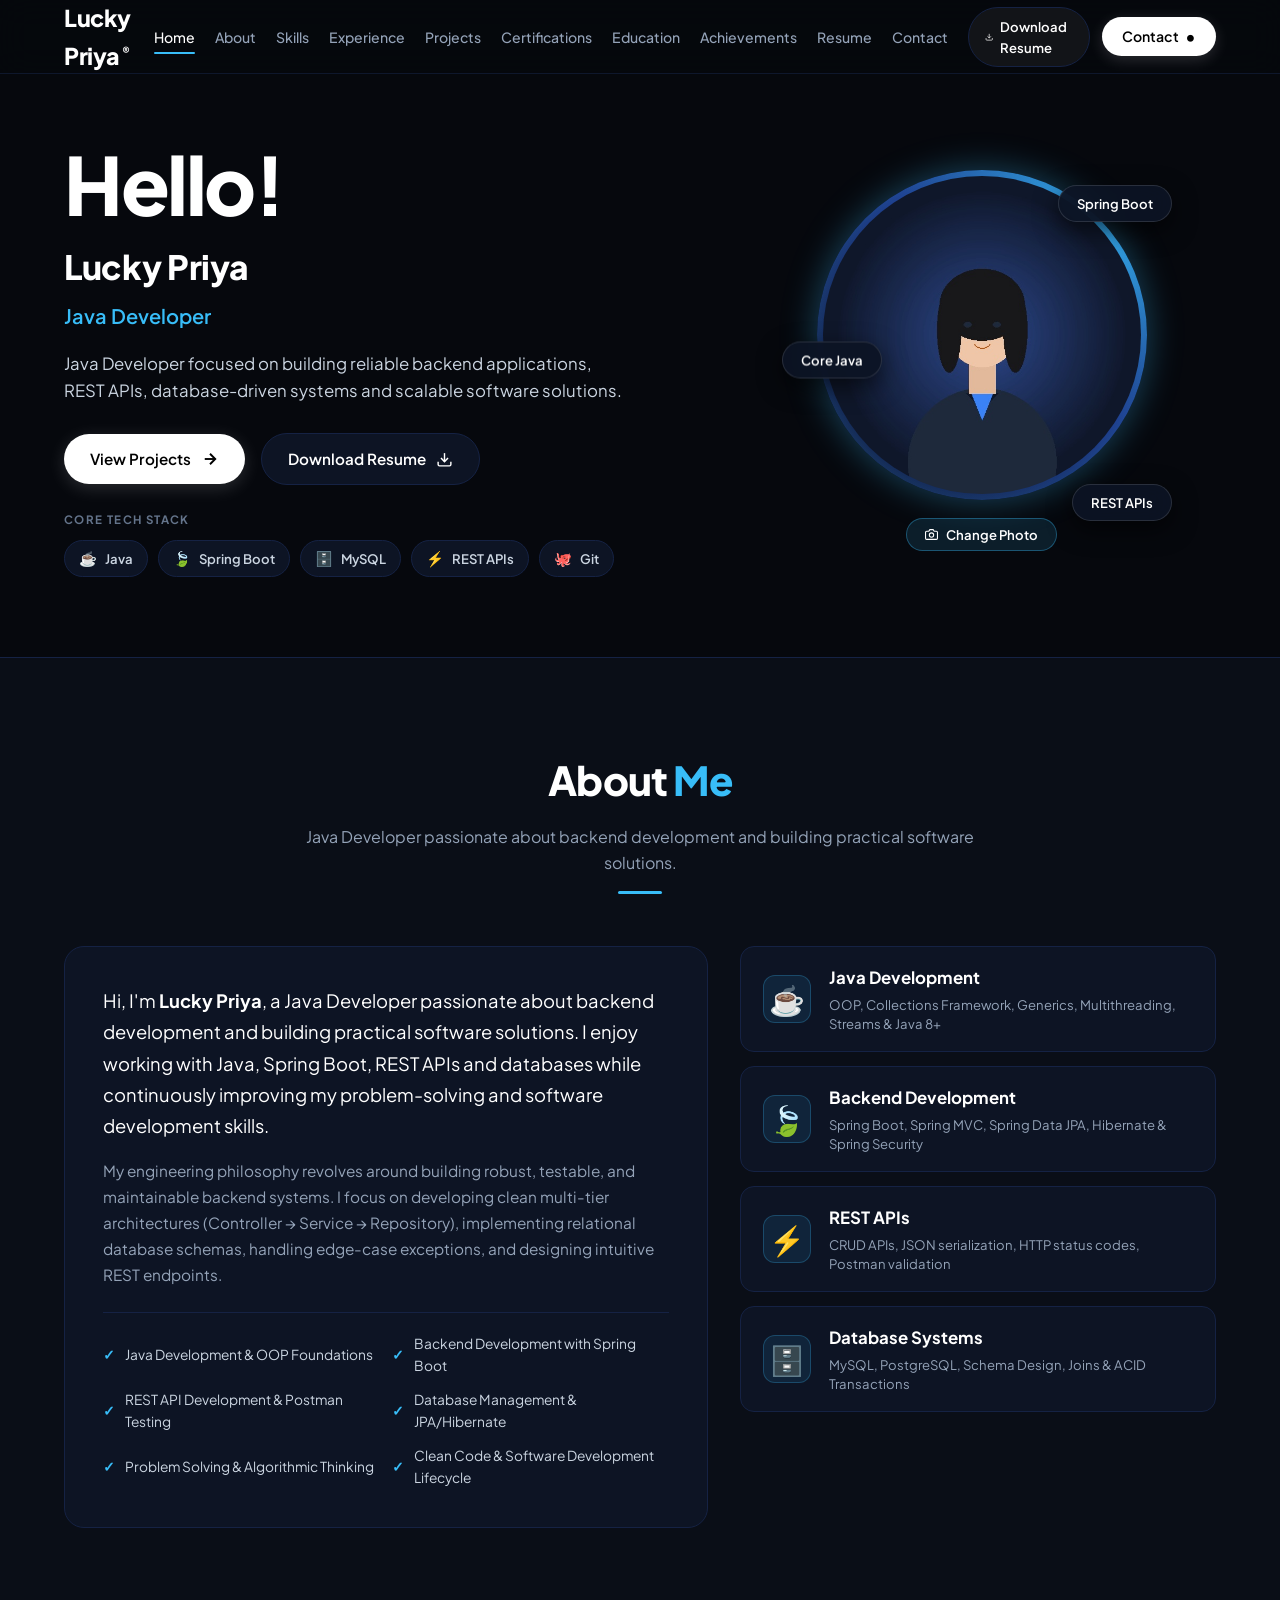
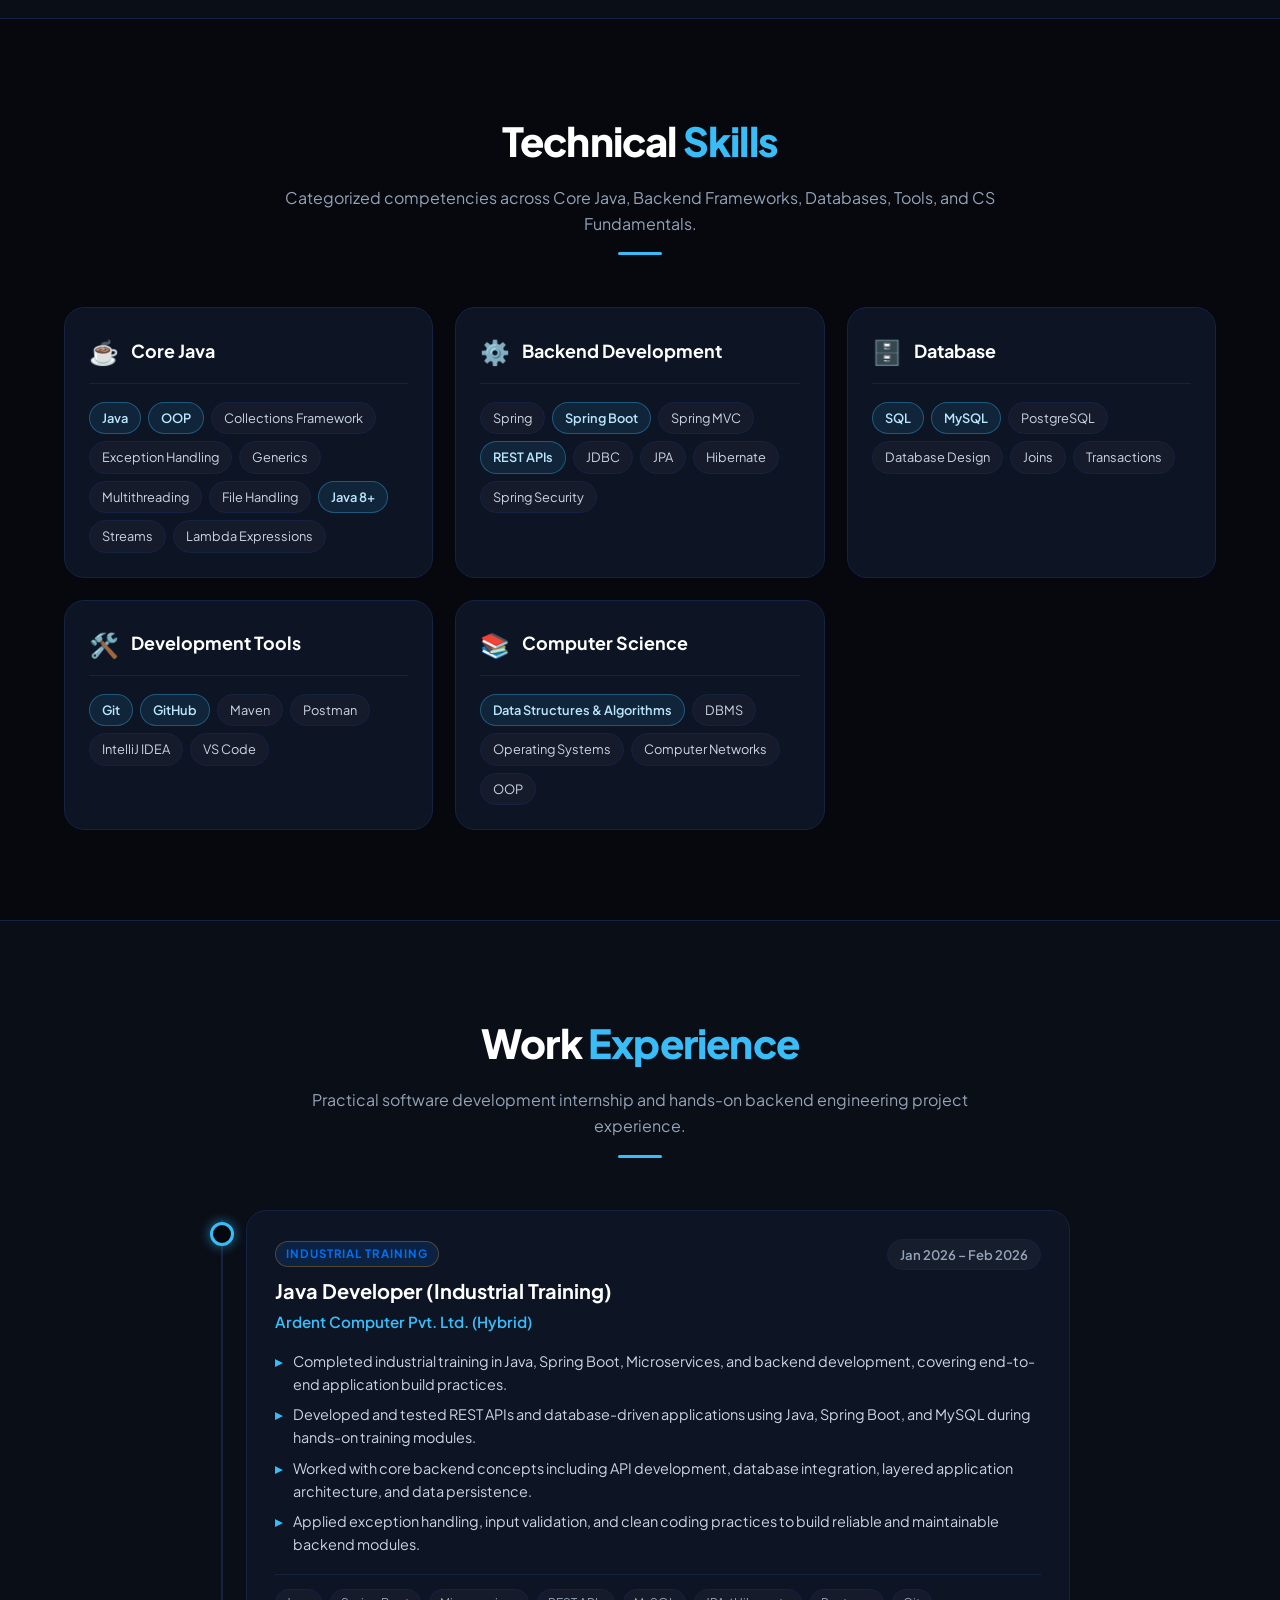
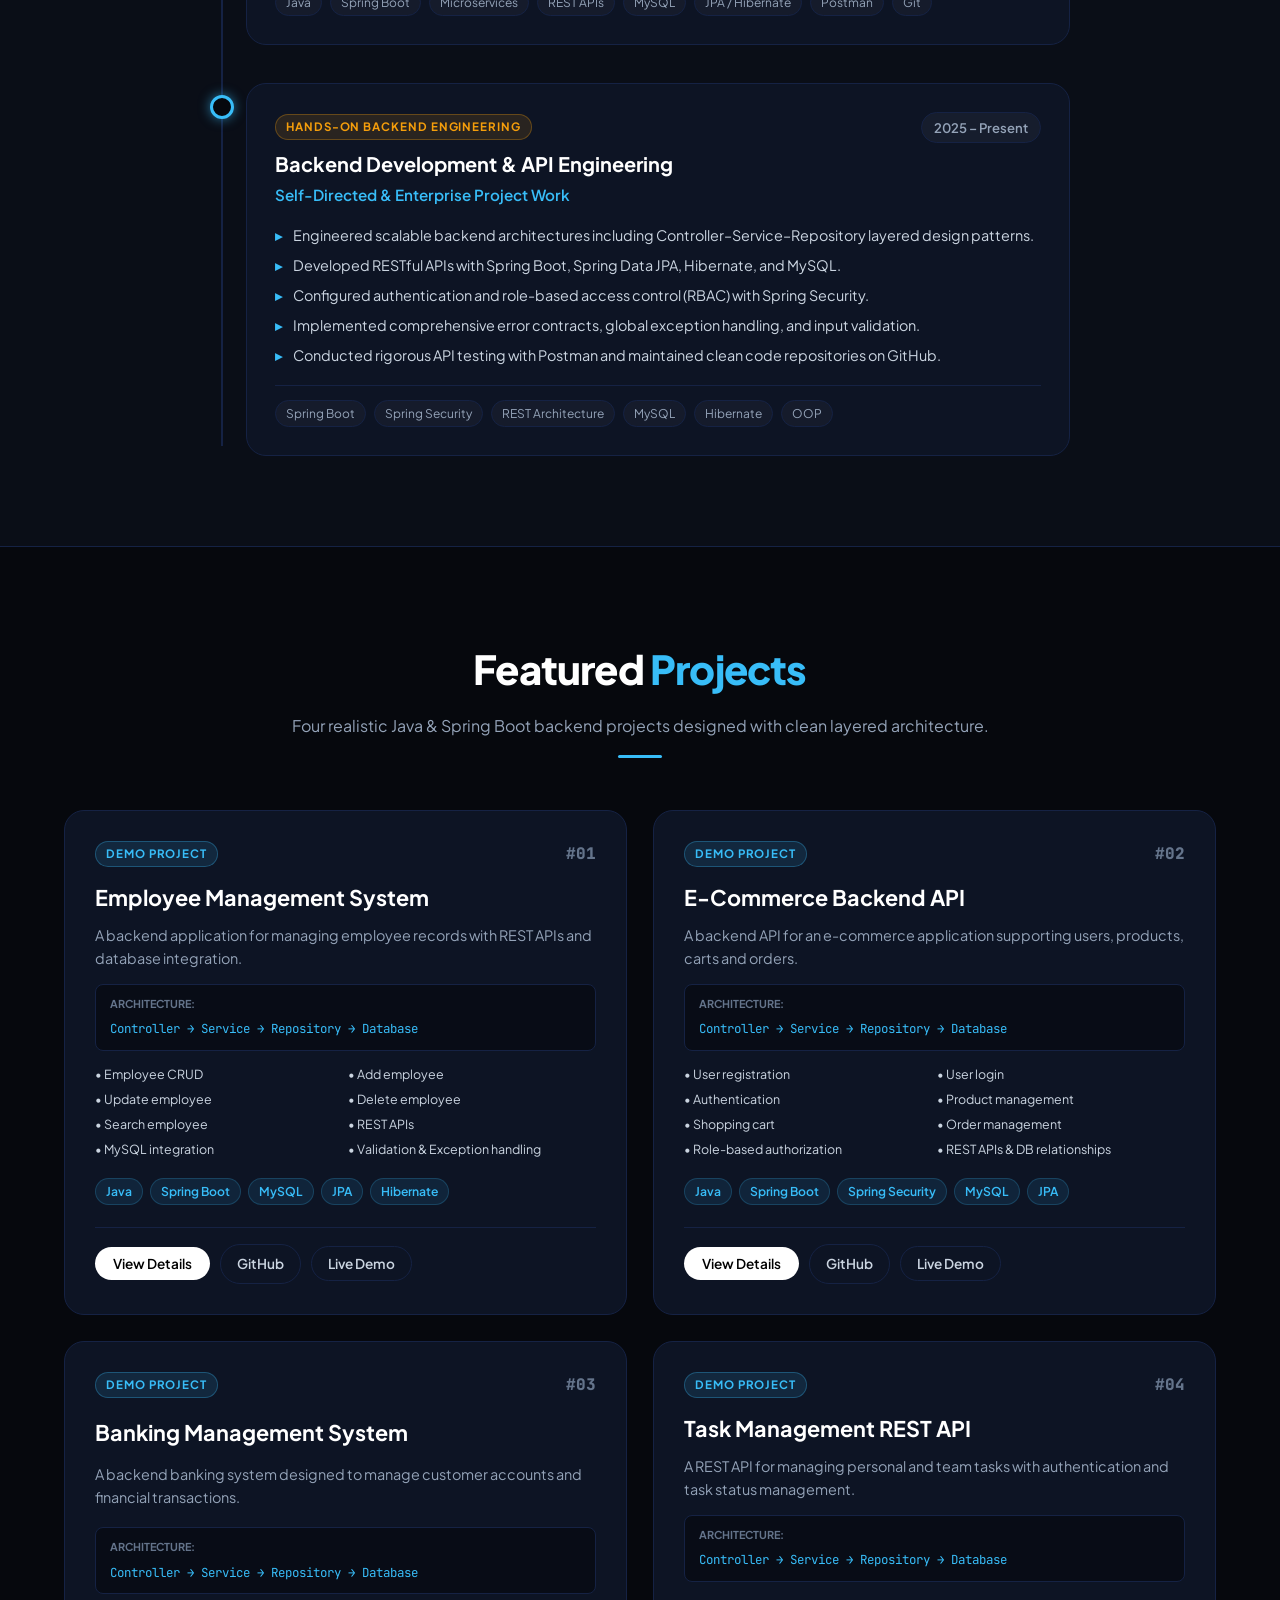
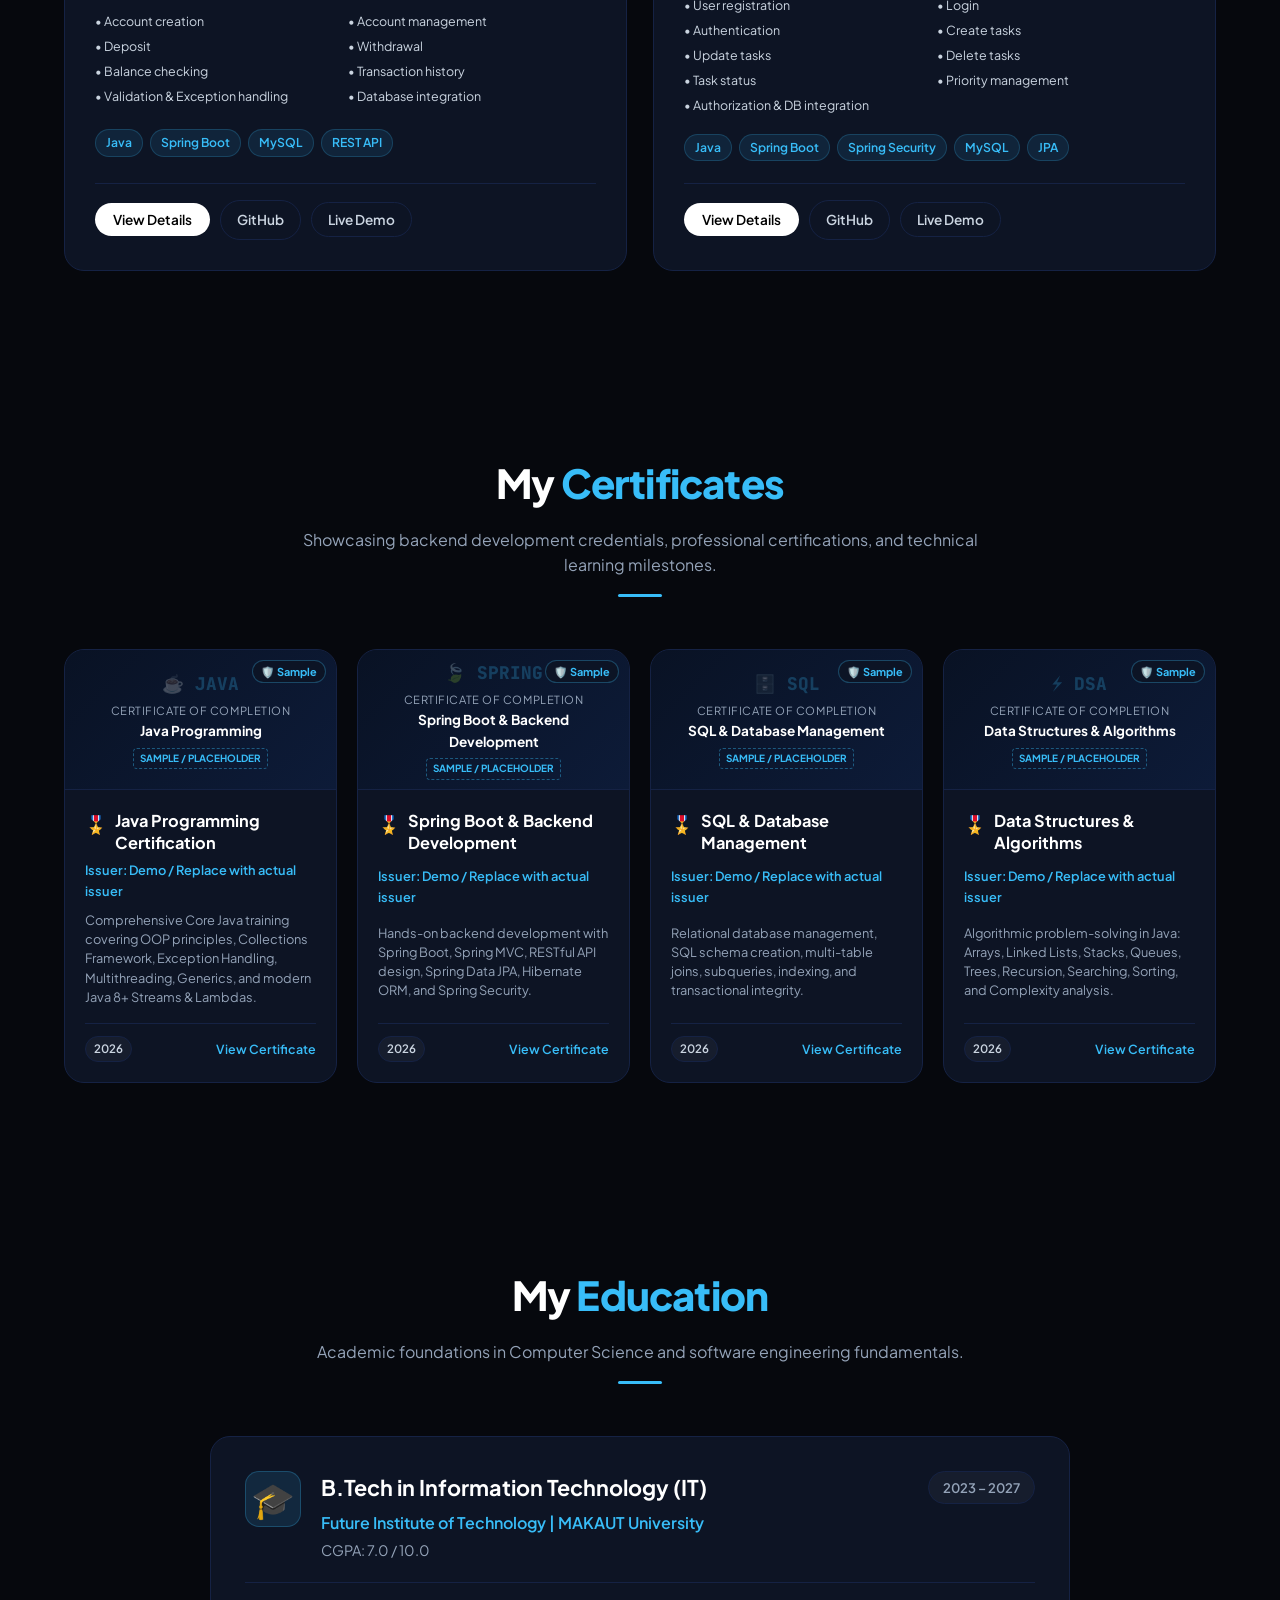
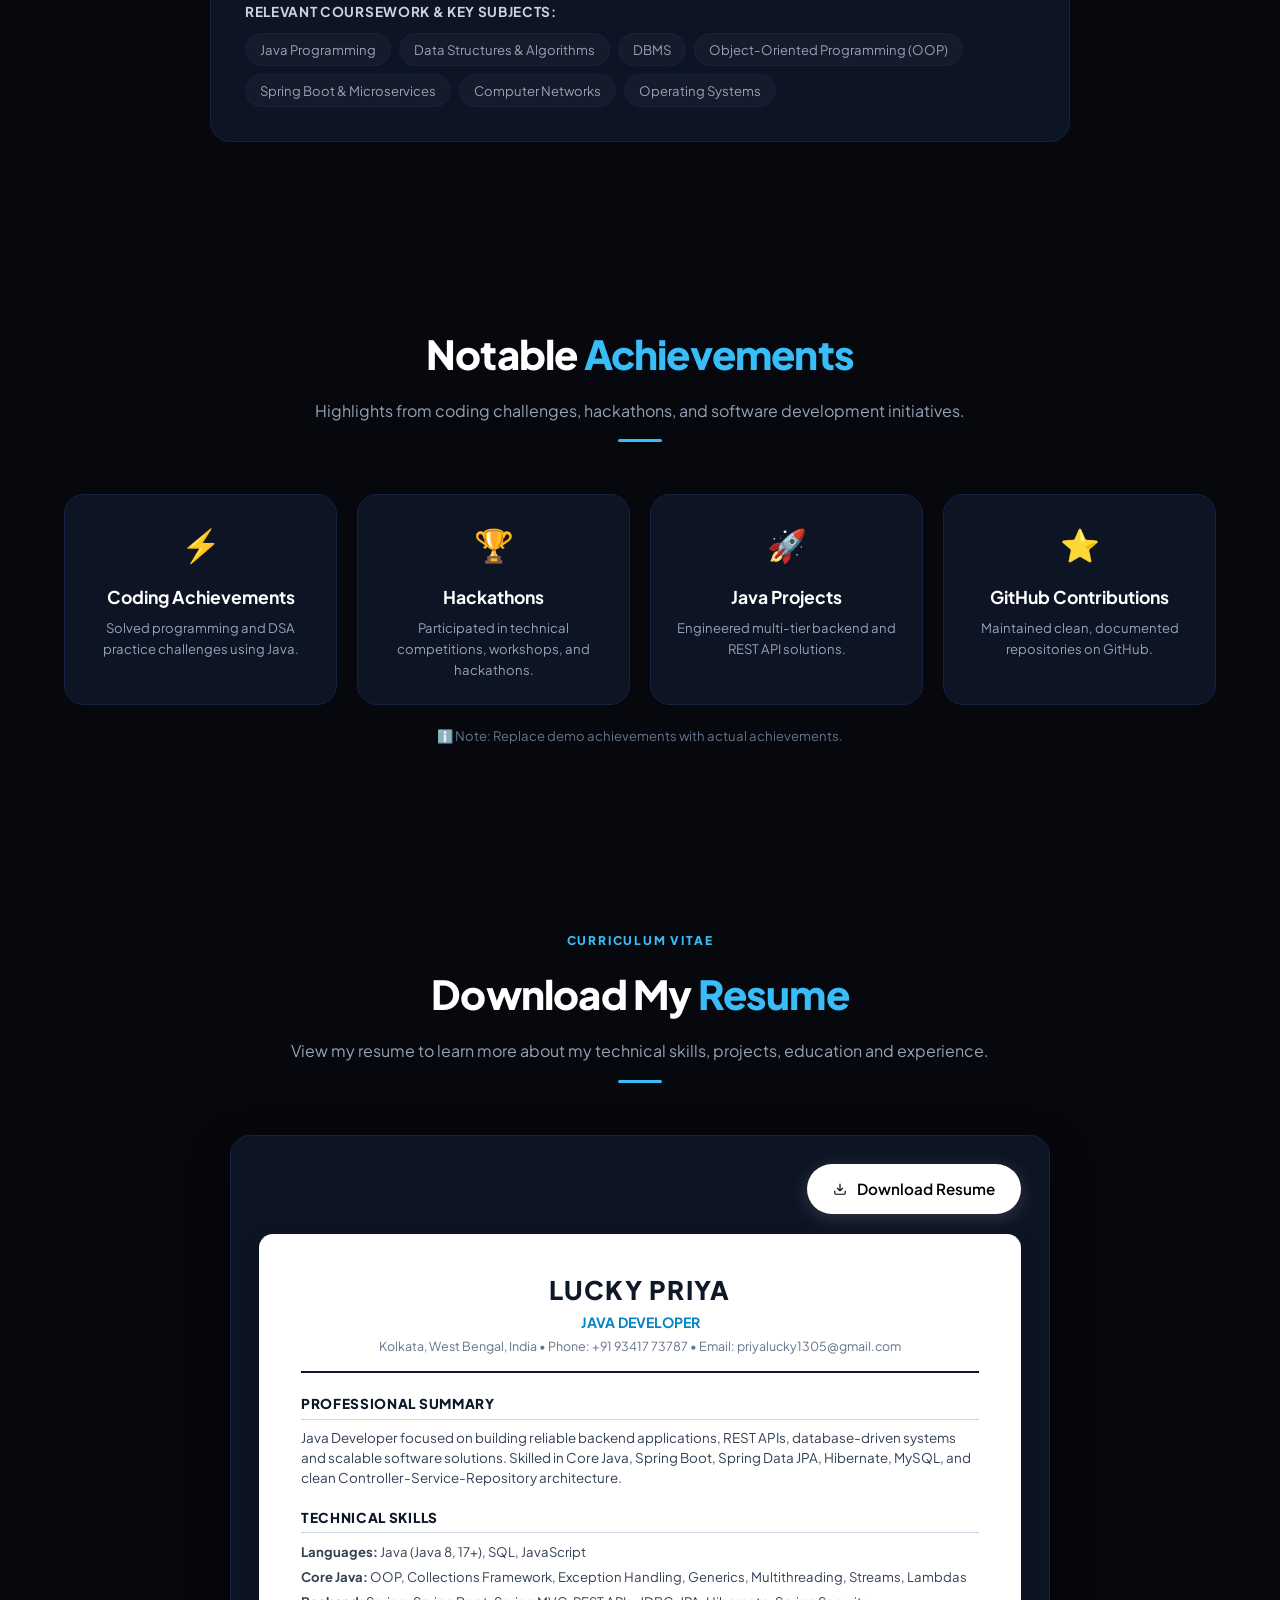
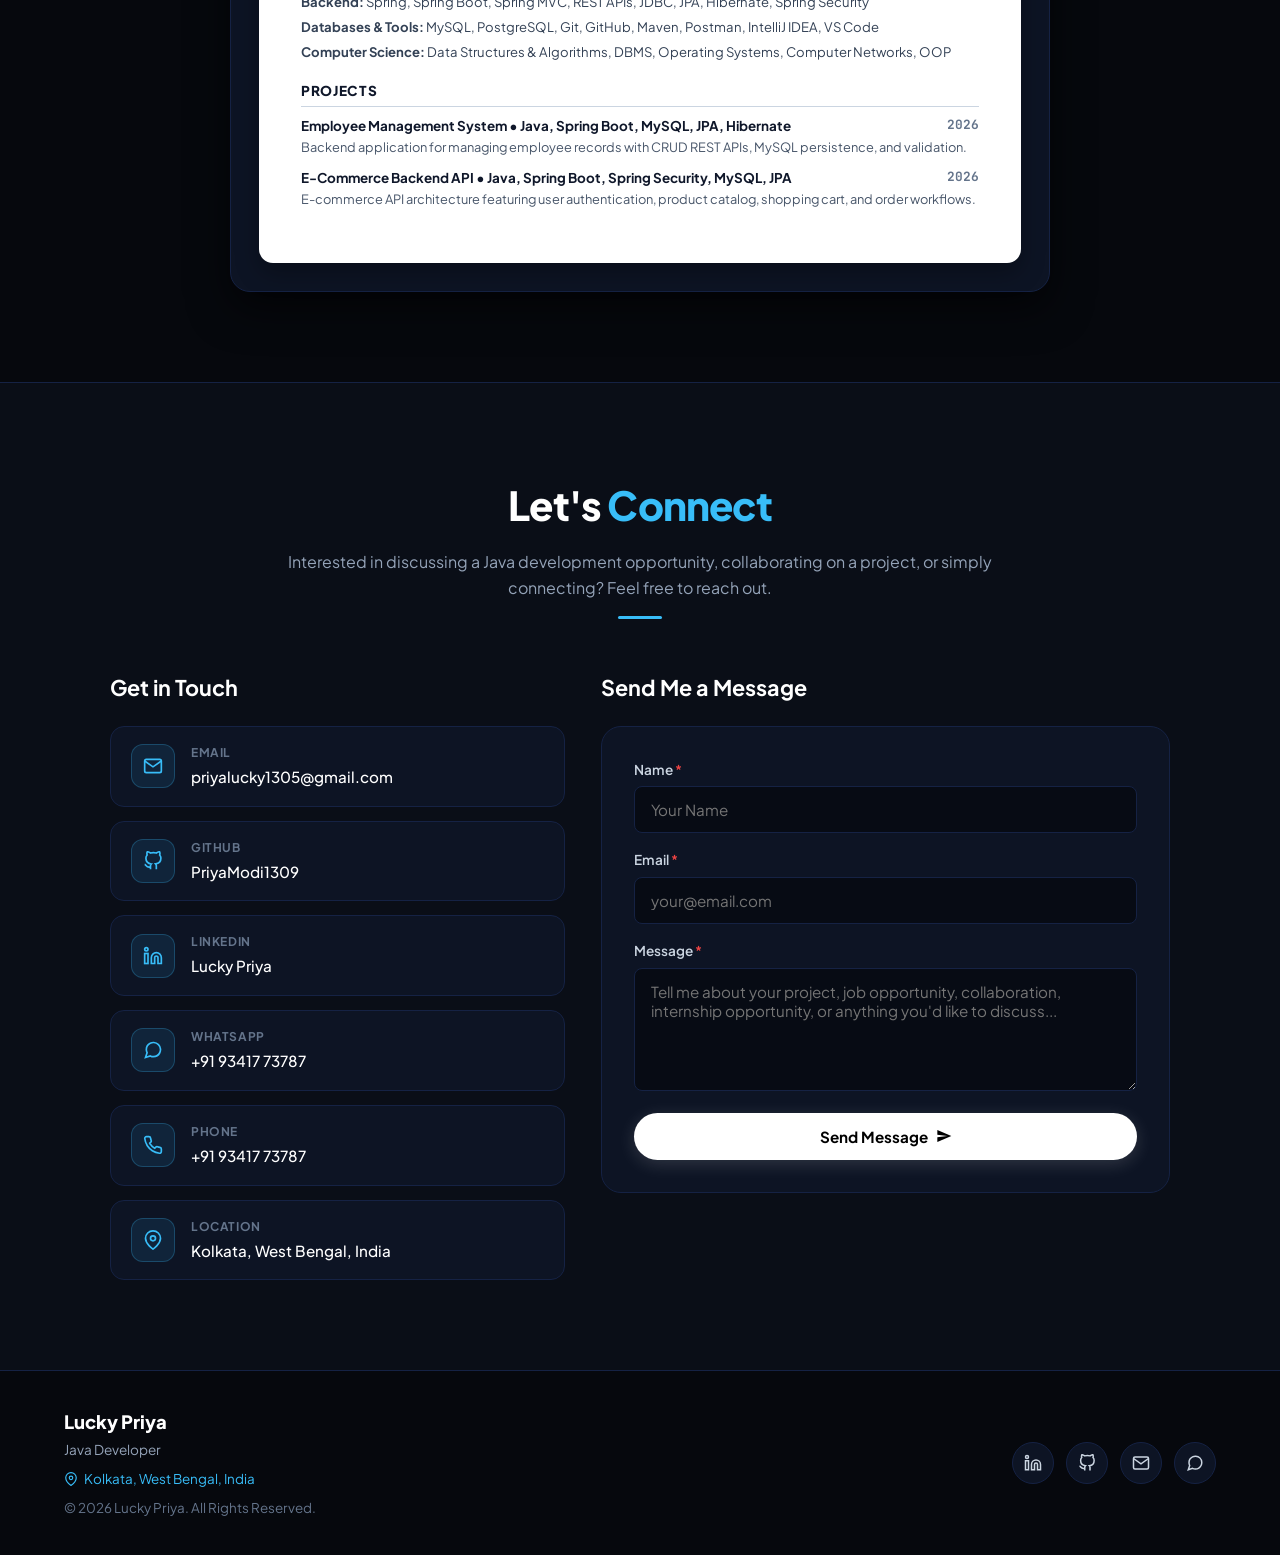
==== commit c9b6e235: "Add comprehensive README and update portfolio with Ardent training experience and college details" ====
--- a/portfolio/index.html
+++ b/portfolio/index.html
@@ -367,26 +367,25 @@
             <div class="timeline-content-card">
               <div class="entry-header">
                 <div>
-                  <span class="demo-tag">Demo Content — Replace with actual experience</span>
-                  <h3 class="entry-role">Java Developer Intern</h3>
-                  <h4 class="entry-company">Demo Software Company</h4>
-                </div>
-                <span class="entry-duration">Jan 2026 – Jun 2026</span>
+                  <span class="demo-tag" style="background: rgba(0, 112, 243, 0.15); color: #0070f3;">Industrial Training</span>
+                  <h3 class="entry-role">Java Developer (Industrial Training)</h3>
+                  <h4 class="entry-company">Ardent Computer Pvt. Ltd. (Hybrid)</h4>
+                </div>
+                <span class="entry-duration">Jan 2026 – Feb 2026</span>
               </div>
 
               <ul class="entry-bullets">
-                <li>Developed backend functionality using Java and Spring Boot.</li>
-                <li>Created REST APIs for application features.</li>
-                <li>Implemented CRUD operations.</li>
-                <li>Integrated MySQL database using JPA/Hibernate.</li>
-                <li>Tested APIs using Postman.</li>
-                <li>Used Git and GitHub for version control.</li>
-                <li>Fixed bugs and improved existing backend functionality.</li>
+                <li>Completed industrial training in Java, Spring Boot, Microservices, and backend development, covering end-to-end application build practices.</li>
+                <li>Developed and tested REST APIs and database-driven applications using Java, Spring Boot, and MySQL during hands-on training modules.</li>
+                <li>Worked with core backend concepts including API development, database integration, layered application architecture, and data persistence.</li>
+                <li>Applied exception handling, input validation, and clean coding practices to build reliable and maintainable backend modules.</li>
               </ul>
 
               <div class="entry-tags">
                 <span>Java</span>
                 <span>Spring Boot</span>
+                <span>Microservices</span>
+                <span>REST APIs</span>
                 <span>MySQL</span>
                 <span>JPA / Hibernate</span>
                 <span>Postman</span>
@@ -401,27 +400,27 @@
             <div class="timeline-content-card">
               <div class="entry-header">
                 <div>
-                  <span class="demo-tag">Project Experience</span>
-                  <h3 class="entry-role">Java Developer — Project Experience</h3>
-                  <h4 class="entry-company">Personal / Academic Projects</h4>
+                  <span class="demo-tag">Hands-on Backend Engineering</span>
+                  <h3 class="entry-role">Backend Development &amp; API Engineering</h3>
+                  <h4 class="entry-company">Self-Directed &amp; Enterprise Project Work</h4>
                 </div>
                 <span class="entry-duration">2025 – Present</span>
               </div>
 
               <ul class="entry-bullets">
-                <li>Designed backend application architecture.</li>
-                <li>Developed REST APIs using Spring Boot.</li>
-                <li>Worked with relational databases.</li>
-                <li>Implemented authentication and authorization.</li>
-                <li>Applied OOP and clean coding principles.</li>
-                <li>Tested and debugged backend applications.</li>
+                <li>Engineered scalable backend architectures including Controller–Service–Repository layered design patterns.</li>
+                <li>Developed RESTful APIs with Spring Boot, Spring Data JPA, Hibernate, and MySQL.</li>
+                <li>Configured authentication and role-based access control (RBAC) with Spring Security.</li>
+                <li>Implemented comprehensive error contracts, global exception handling, and input validation.</li>
+                <li>Conducted rigorous API testing with Postman and maintained clean code repositories on GitHub.</li>
               </ul>
 
               <div class="entry-tags">
                 <span>Spring Boot</span>
+                <span>Spring Security</span>
                 <span>REST Architecture</span>
-                <span>Spring Security</span>
                 <span>MySQL</span>
+                <span>Hibernate</span>
                 <span>OOP</span>
               </div>
             </div>
@@ -749,22 +748,23 @@
           <div class="edu-top">
             <div class="edu-badge-icon">🎓</div>
             <div class="edu-info">
-              <h3 class="edu-degree">Bachelor's Degree</h3>
-              <h4 class="edu-major">Computer Science / Information Technology</h4>
-              <p class="edu-college">[College Name]</p>
-            </div>
-            <span class="edu-date">[Start Year – End Year]</span>
+              <h3 class="edu-degree">B.Tech in Information Technology (IT)</h3>
+              <h4 class="edu-major">Future Institute of Technology | MAKAUT University</h4>
+              <p class="edu-college">CGPA: 7.0 / 10.0</p>
+            </div>
+            <span class="edu-date">2023 – 2027</span>
           </div>
 
           <div class="edu-coursework-block">
-            <h5 class="cw-title">Relevant Coursework:</h5>
+            <h5 class="cw-title">Relevant Coursework &amp; Key Subjects:</h5>
             <div class="cw-tags">
               <span>Java Programming</span>
-              <span>Data Structures</span>
+              <span>Data Structures &amp; Algorithms</span>
               <span>DBMS</span>
+              <span>Object-Oriented Programming (OOP)</span>
+              <span>Spring Boot &amp; Microservices</span>
+              <span>Computer Networks</span>
               <span>Operating Systems</span>
-              <span>Computer Networks</span>
-              <span>Object-Oriented Programming</span>
             </div>
           </div>
         </div>
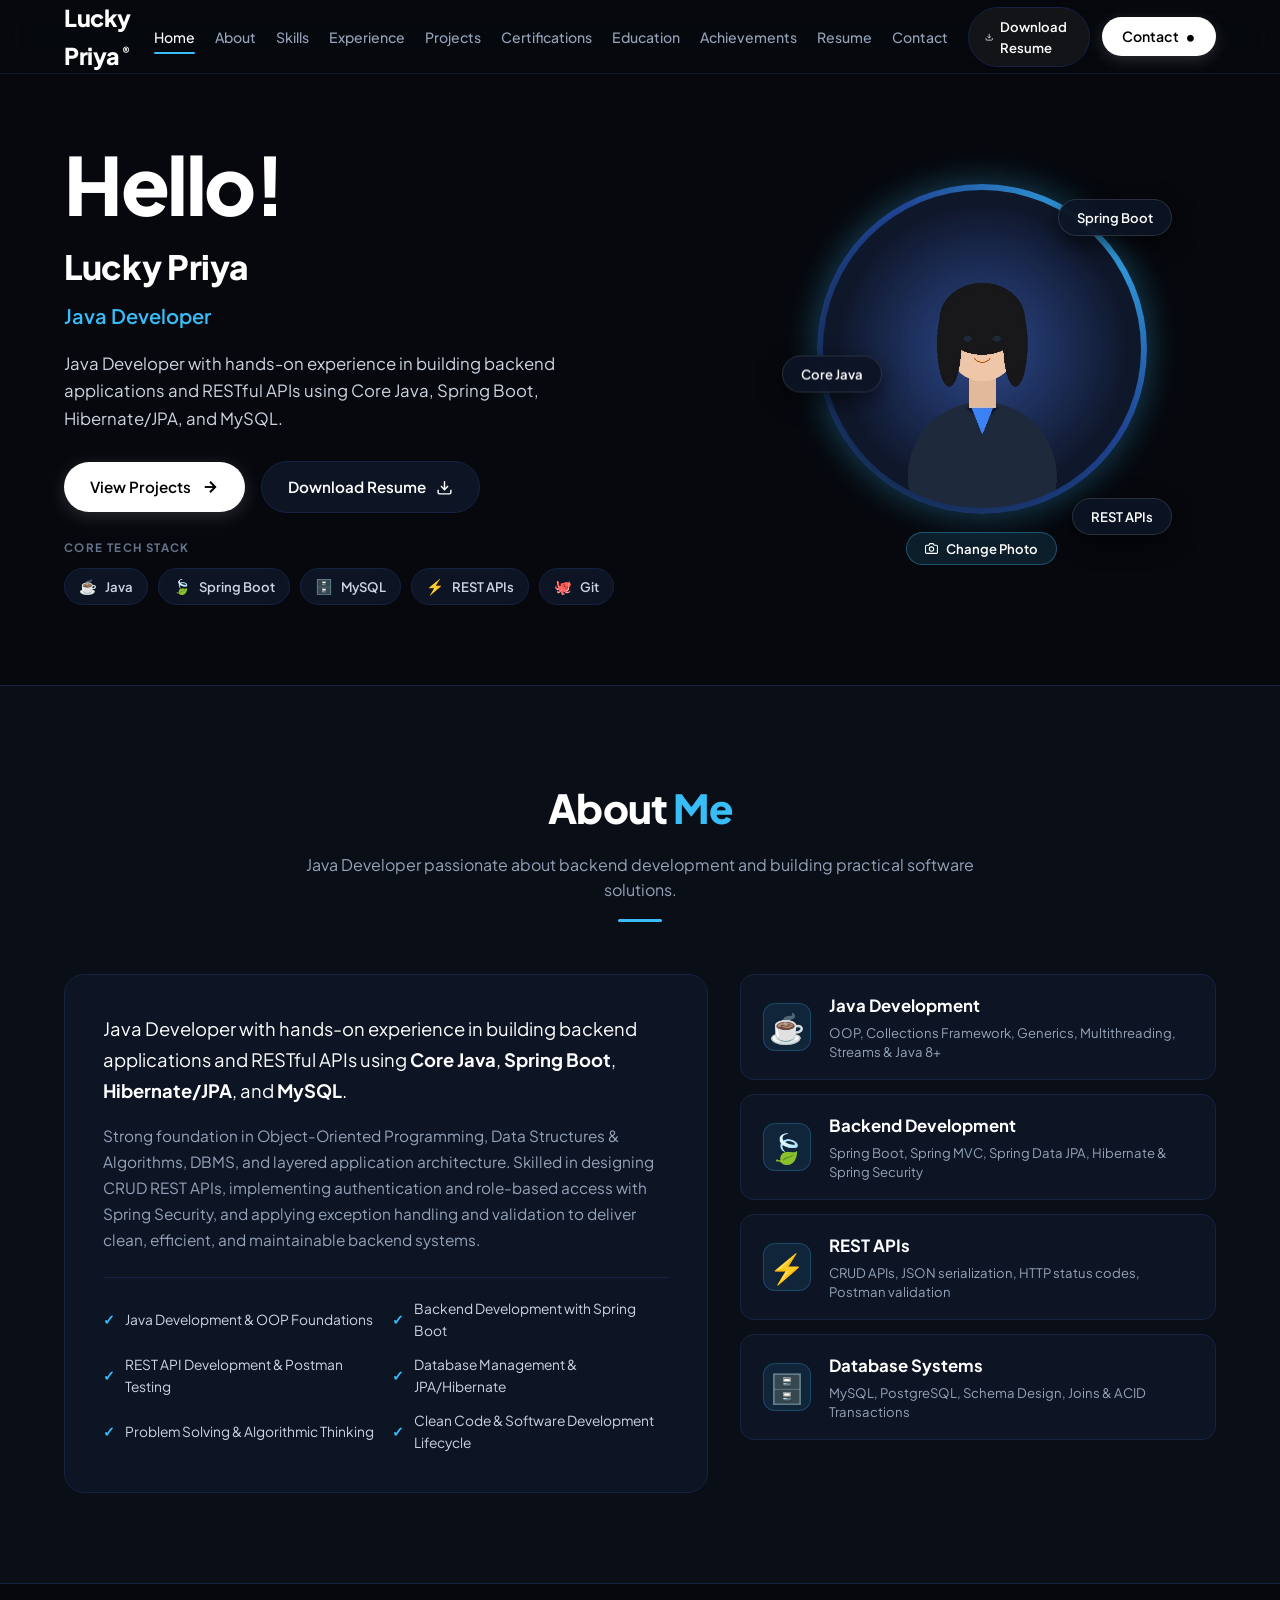
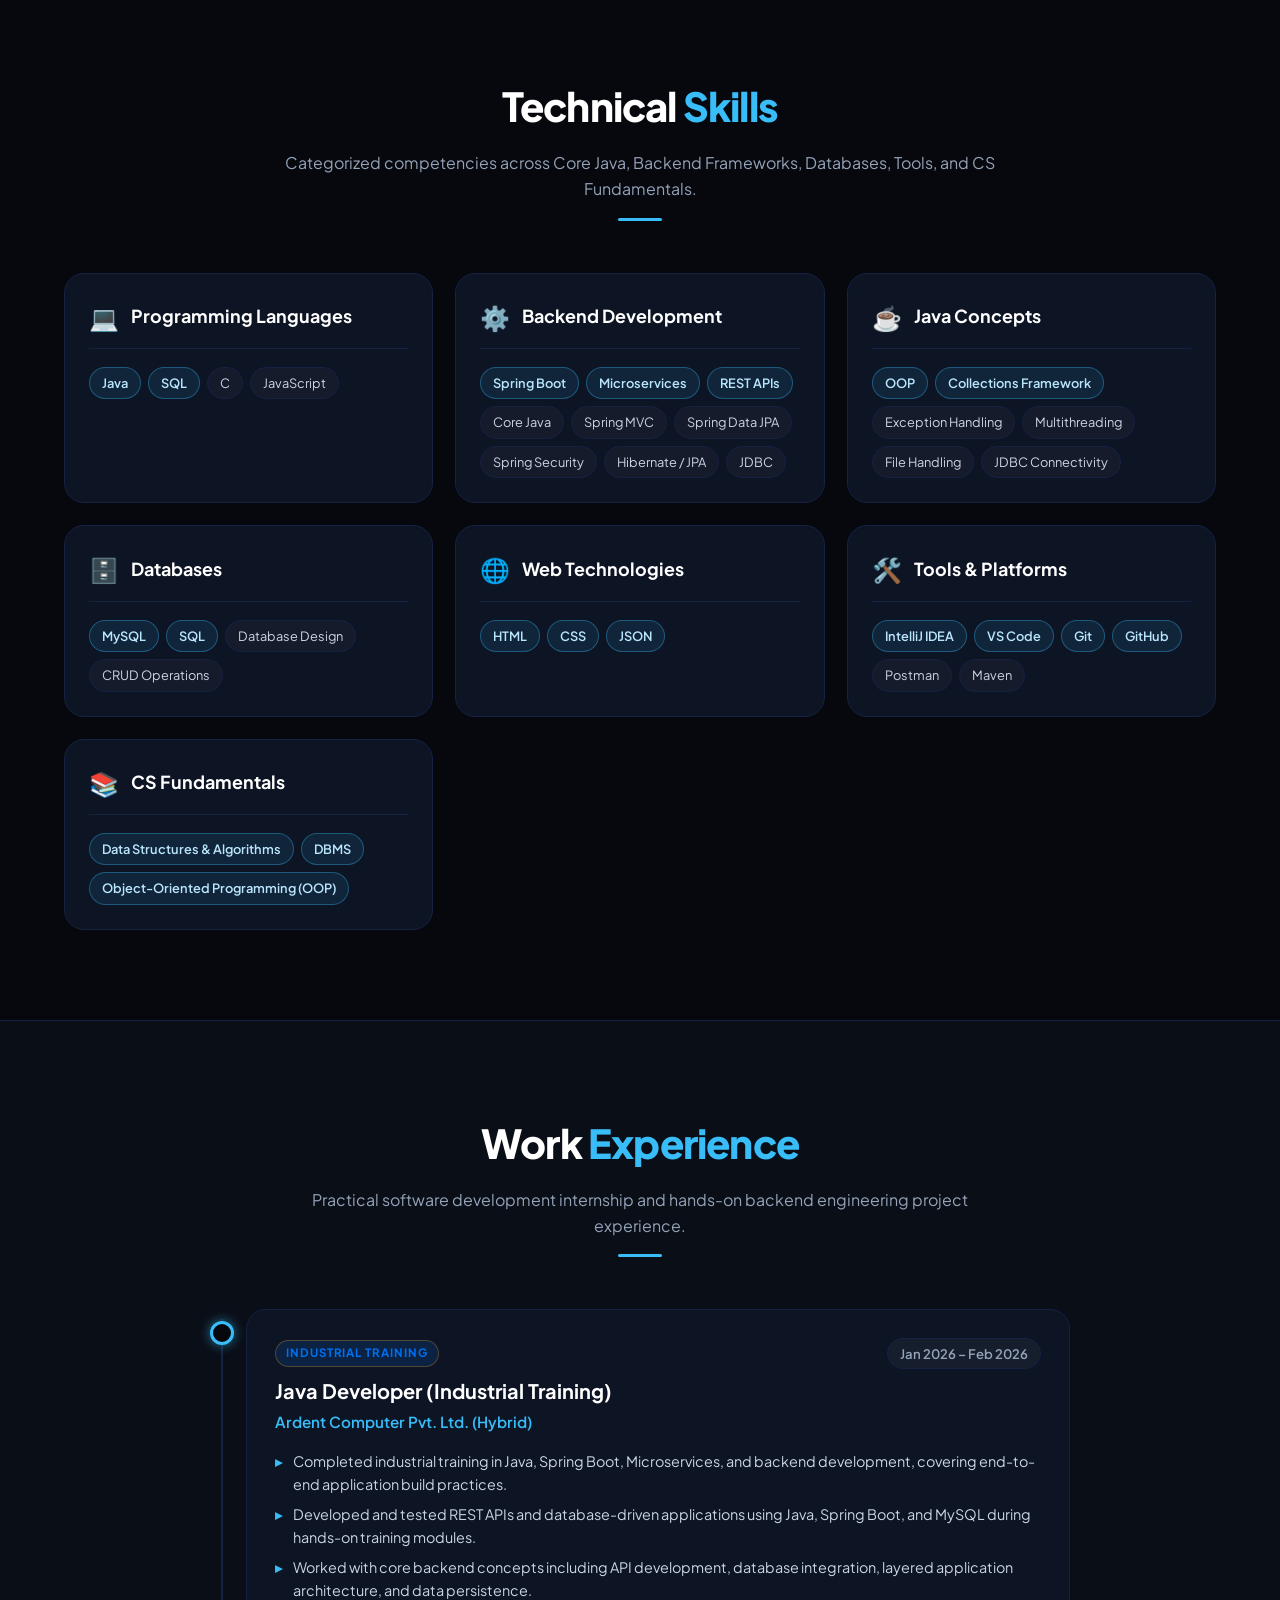
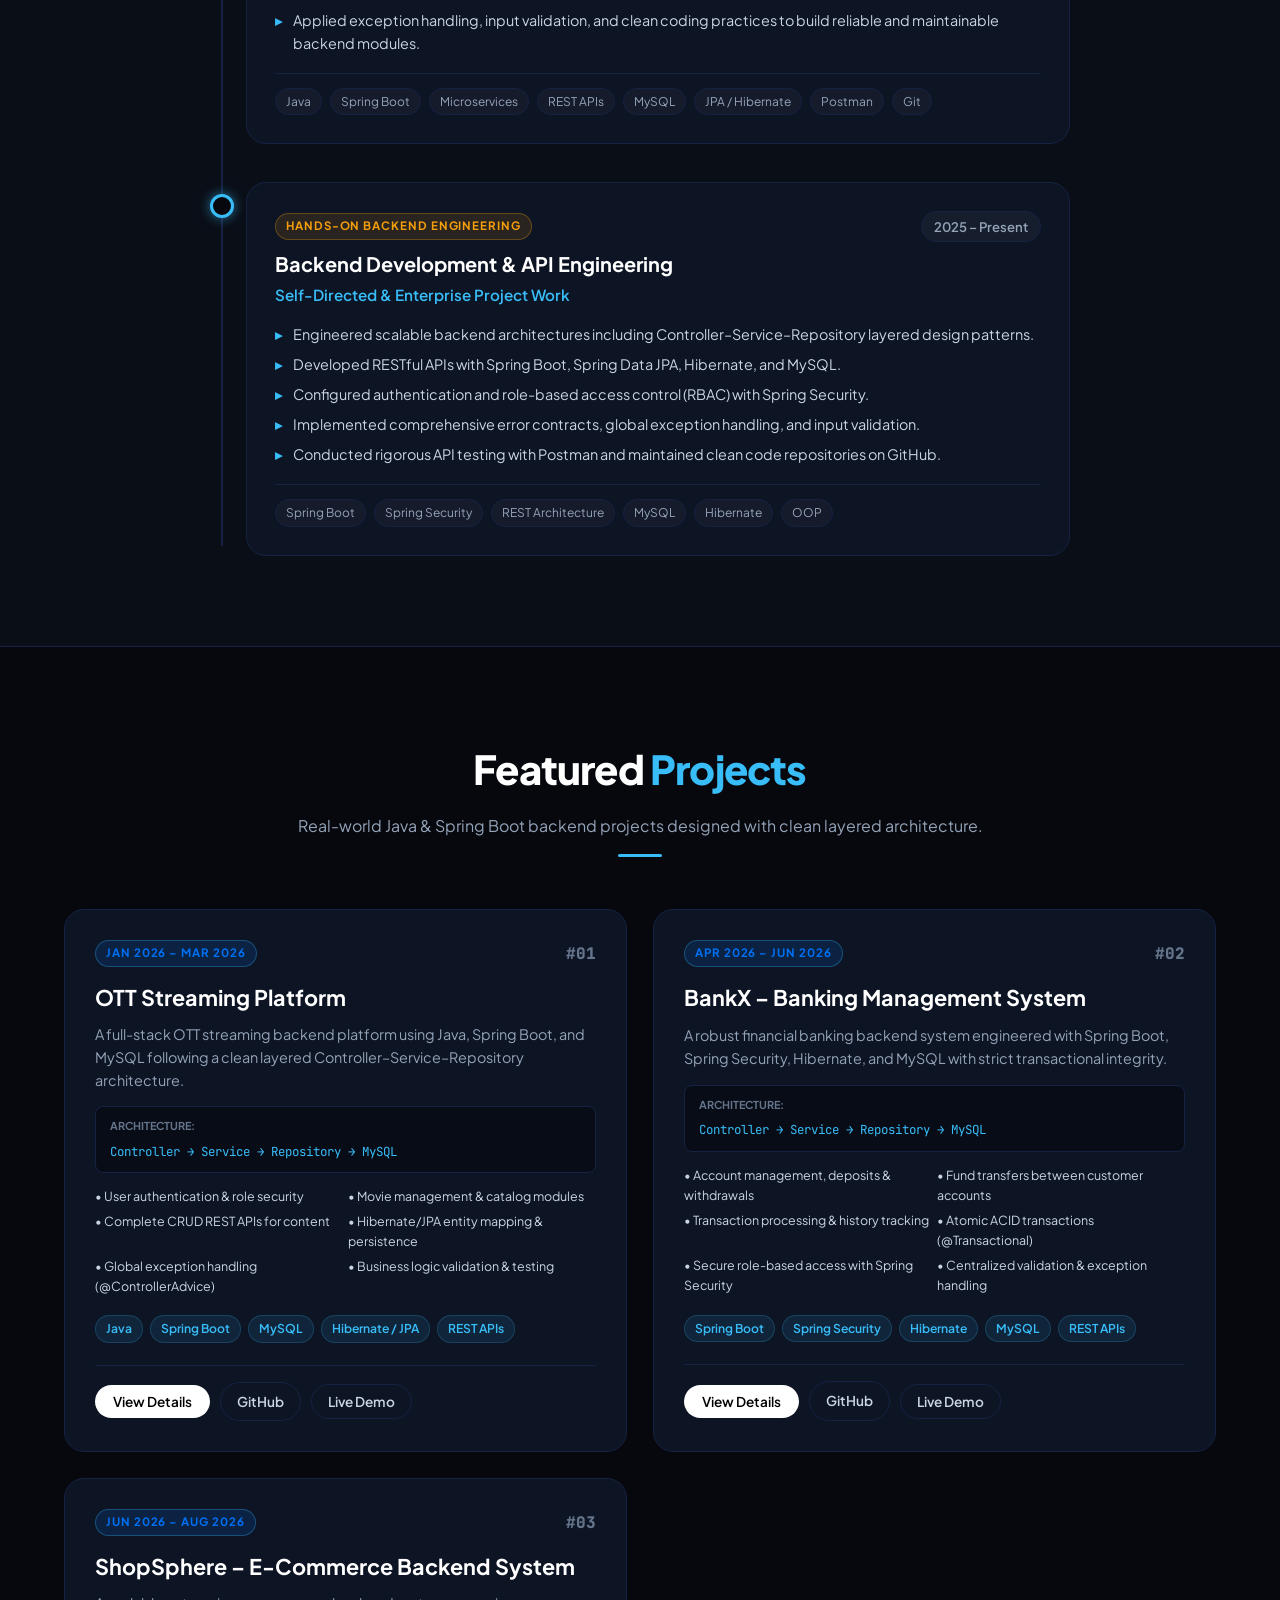
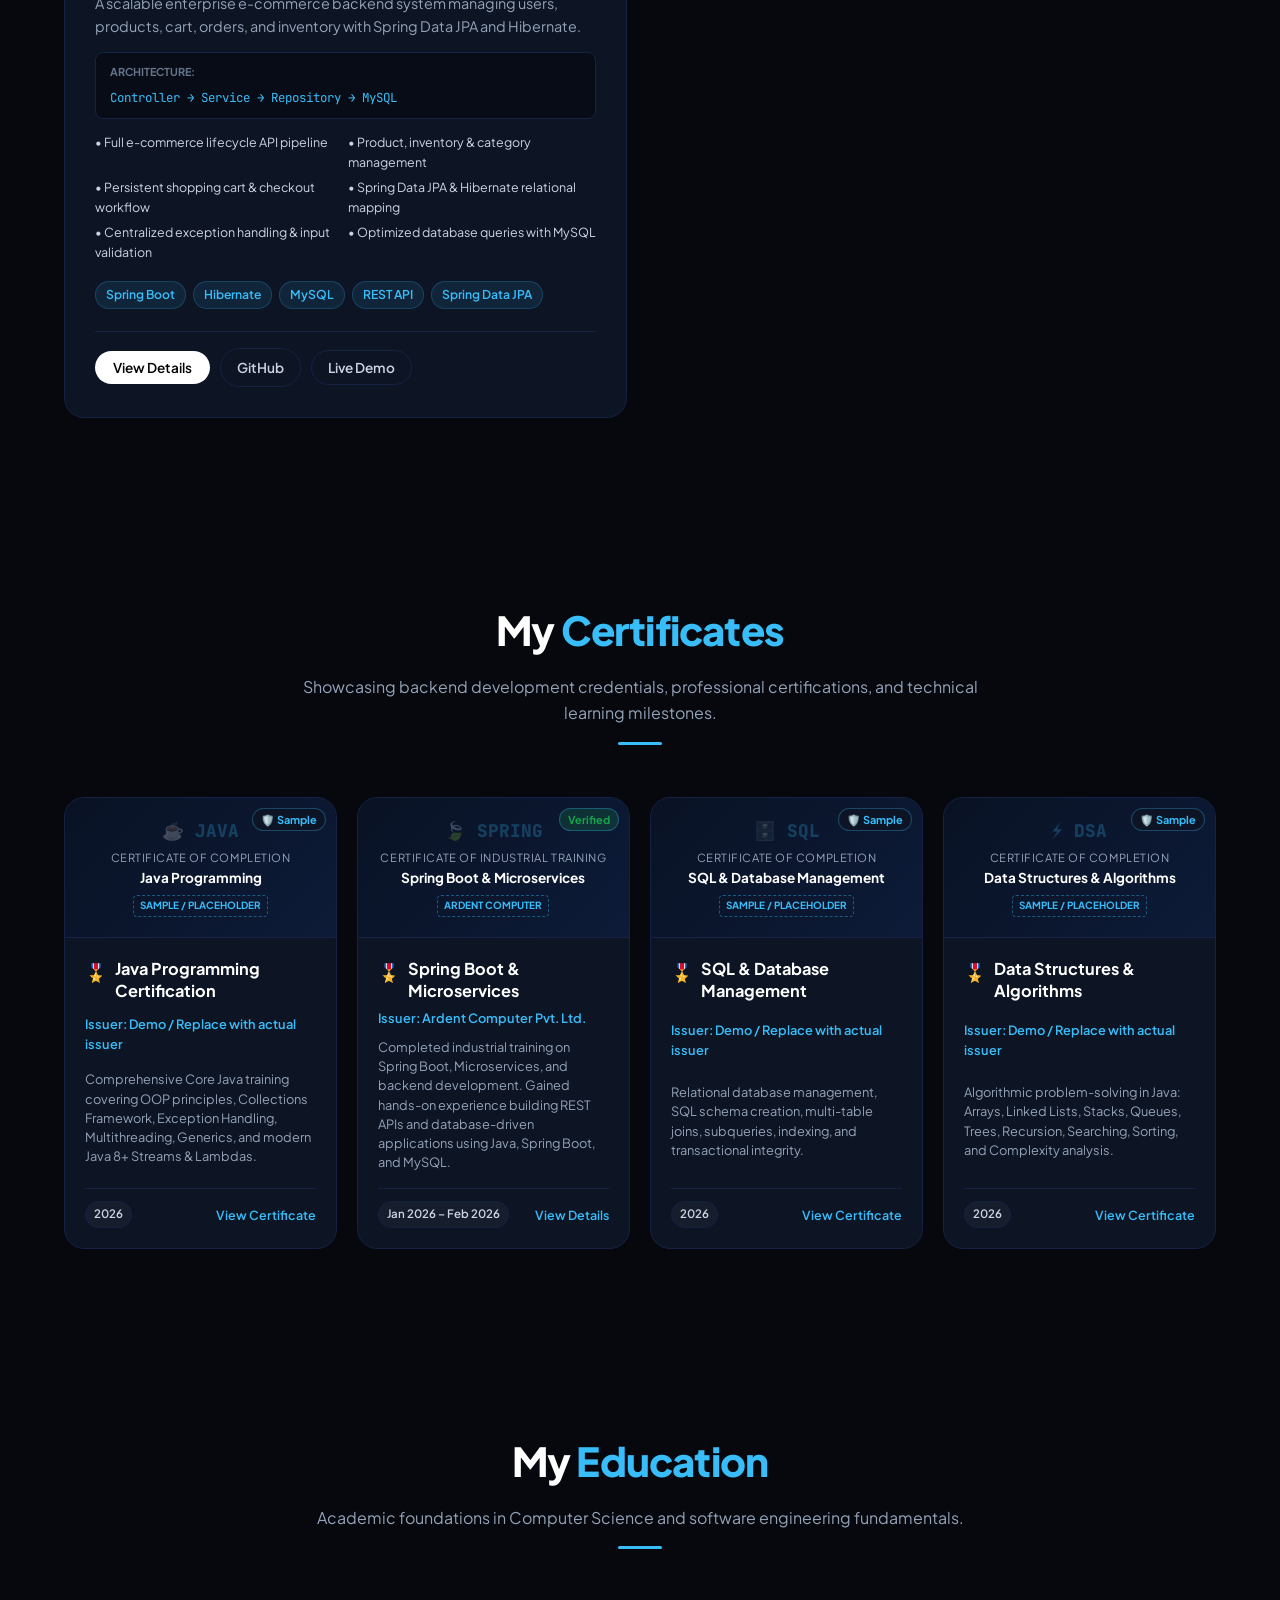
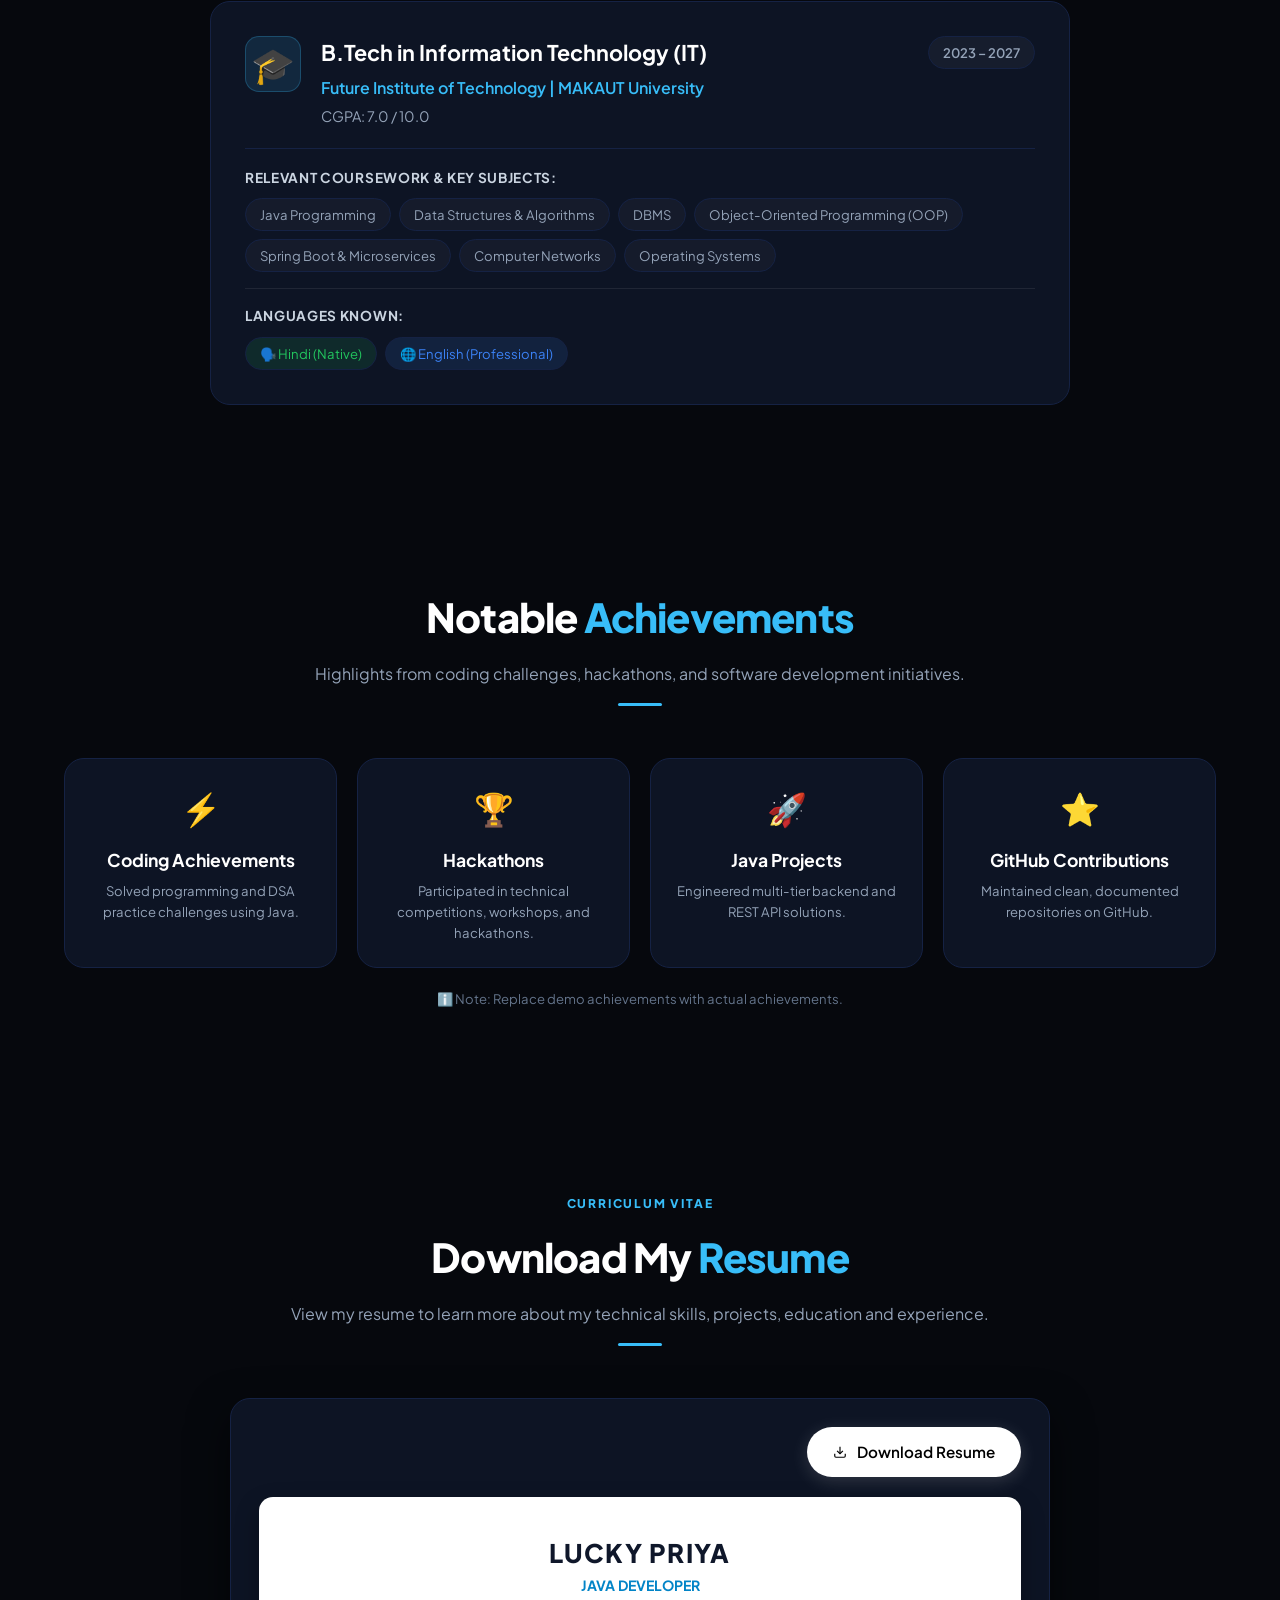
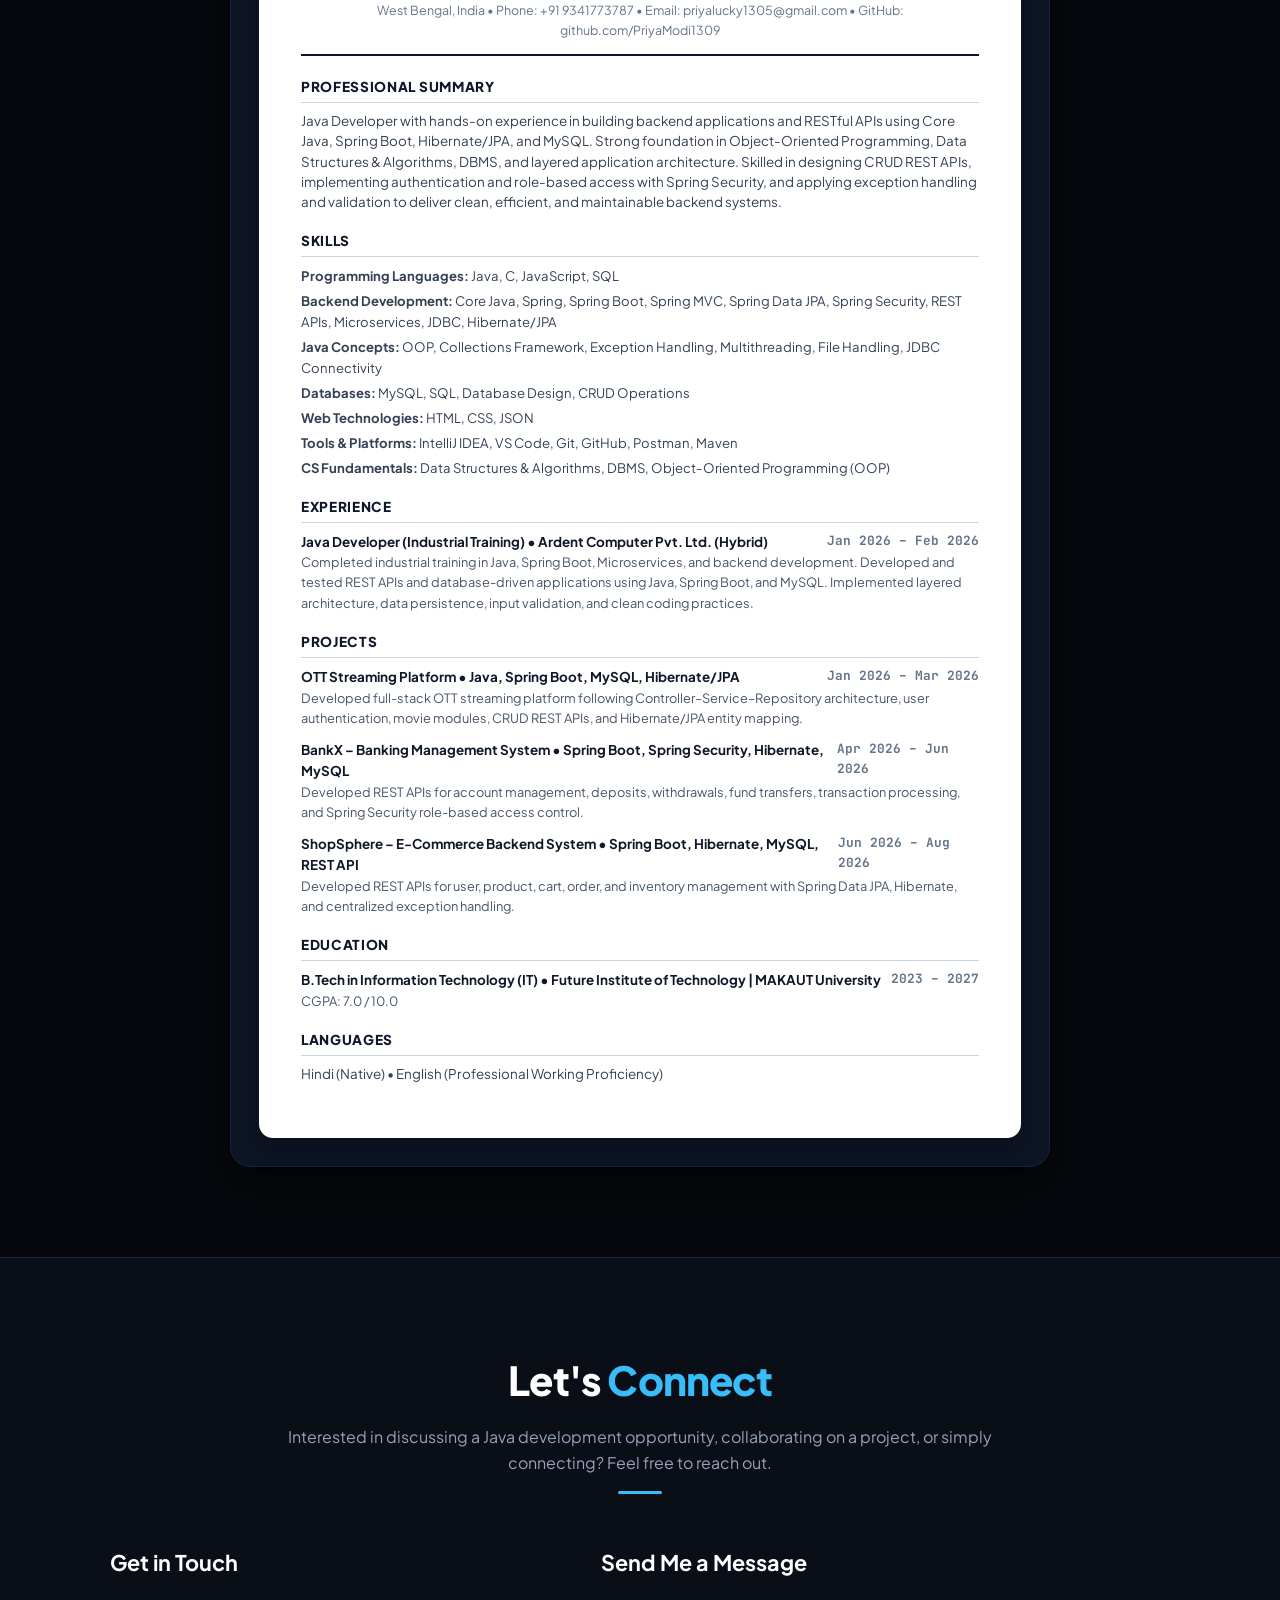
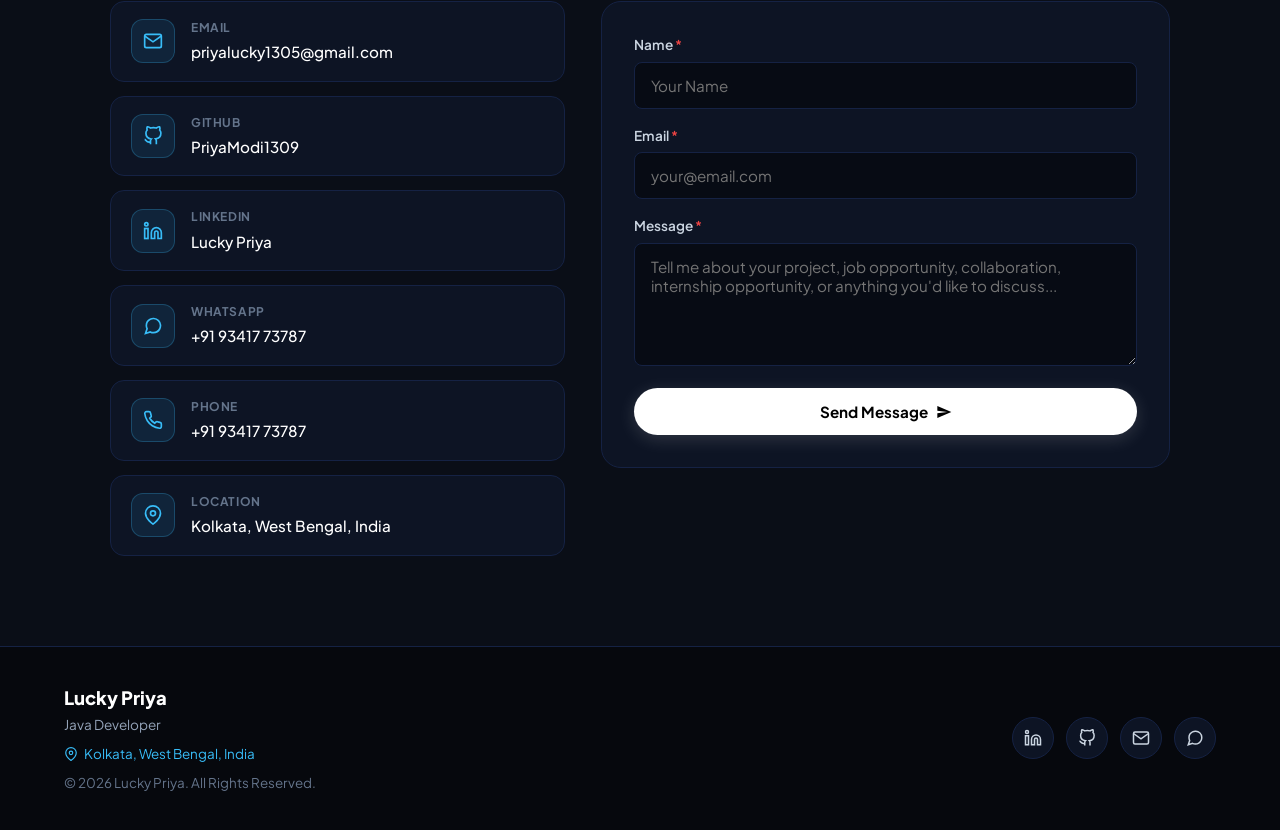
==== commit b995b055: "Update portfolio with complete resume details: real projects, Ardent training, FIT MAKAUT college, s" ====
--- a/portfolio/index.html
+++ b/portfolio/index.html
@@ -78,7 +78,7 @@
           <h3 class="hero-headline">Java Developer</h3>
 
           <p class="hero-description">
-            Java Developer focused on building reliable backend applications, REST APIs, database-driven systems and scalable software solutions.
+            Java Developer with hands-on experience in building backend applications and RESTful APIs using Core Java, Spring Boot, Hibernate/JPA, and MySQL.
           </p>
 
           <div class="hero-cta-group">
@@ -181,10 +181,10 @@
         <div class="about-grid">
           <div class="about-card-main">
             <p class="about-lead">
-              Hi, I'm <strong>Lucky Priya</strong>, a Java Developer passionate about backend development and building practical software solutions. I enjoy working with Java, Spring Boot, REST APIs and databases while continuously improving my problem-solving and software development skills.
+              Java Developer with hands-on experience in building backend applications and RESTful APIs using <strong>Core Java</strong>, <strong>Spring Boot</strong>, <strong>Hibernate/JPA</strong>, and <strong>MySQL</strong>.
             </p>
             <p class="about-body">
-              My engineering philosophy revolves around building robust, testable, and maintainable backend systems. I focus on developing clean multi-tier architectures (Controller &rarr; Service &rarr; Repository), implementing relational database schemas, handling edge-case exceptions, and designing intuitive REST endpoints.
+              Strong foundation in Object-Oriented Programming, Data Structures &amp; Algorithms, DBMS, and layered application architecture. Skilled in designing CRUD REST APIs, implementing authentication and role-based access with Spring Security, and applying exception handling and validation to deliver clean, efficient, and maintainable backend systems.
             </p>
 
             <div class="about-highlights">
@@ -263,23 +263,17 @@
         </div>
 
         <div class="skills-card-grid">
-          <!-- 1. Core Java -->
+          <!-- 1. Programming Languages -->
           <div class="skill-category-box">
             <div class="cat-head">
-              <span class="cat-emoji">☕</span>
-              <h3 class="cat-name">Core Java</h3>
+              <span class="cat-emoji">💻</span>
+              <h3 class="cat-name">Programming Languages</h3>
             </div>
             <div class="cat-tags">
               <span class="cat-pill highlight">Java</span>
-              <span class="cat-pill highlight">OOP</span>
-              <span class="cat-pill">Collections Framework</span>
-              <span class="cat-pill">Exception Handling</span>
-              <span class="cat-pill">Generics</span>
-              <span class="cat-pill">Multithreading</span>
-              <span class="cat-pill">File Handling</span>
-              <span class="cat-pill highlight">Java 8+</span>
-              <span class="cat-pill">Streams</span>
-              <span class="cat-pill">Lambda Expressions</span>
+              <span class="cat-pill highlight">SQL</span>
+              <span class="cat-pill">C</span>
+              <span class="cat-pill">JavaScript</span>
             </div>
           </div>
 
@@ -290,61 +284,87 @@
               <h3 class="cat-name">Backend Development</h3>
             </div>
             <div class="cat-tags">
-              <span class="cat-pill">Spring</span>
               <span class="cat-pill highlight">Spring Boot</span>
+              <span class="cat-pill highlight">Microservices</span>
+              <span class="cat-pill highlight">REST APIs</span>
+              <span class="cat-pill">Core Java</span>
               <span class="cat-pill">Spring MVC</span>
-              <span class="cat-pill highlight">REST APIs</span>
+              <span class="cat-pill">Spring Data JPA</span>
+              <span class="cat-pill">Spring Security</span>
+              <span class="cat-pill">Hibernate / JPA</span>
               <span class="cat-pill">JDBC</span>
-              <span class="cat-pill">JPA</span>
-              <span class="cat-pill">Hibernate</span>
-              <span class="cat-pill">Spring Security</span>
-            </div>
-          </div>
-
-          <!-- 3. Database -->
+            </div>
+          </div>
+
+          <!-- 3. Java Concepts -->
+          <div class="skill-category-box">
+            <div class="cat-head">
+              <span class="cat-emoji">☕</span>
+              <h3 class="cat-name">Java Concepts</h3>
+            </div>
+            <div class="cat-tags">
+              <span class="cat-pill highlight">OOP</span>
+              <span class="cat-pill highlight">Collections Framework</span>
+              <span class="cat-pill">Exception Handling</span>
+              <span class="cat-pill">Multithreading</span>
+              <span class="cat-pill">File Handling</span>
+              <span class="cat-pill">JDBC Connectivity</span>
+            </div>
+          </div>
+
+          <!-- 4. Databases -->
           <div class="skill-category-box">
             <div class="cat-head">
               <span class="cat-emoji">🗄️</span>
-              <h3 class="cat-name">Database</h3>
+              <h3 class="cat-name">Databases</h3>
             </div>
             <div class="cat-tags">
+              <span class="cat-pill highlight">MySQL</span>
               <span class="cat-pill highlight">SQL</span>
-              <span class="cat-pill highlight">MySQL</span>
-              <span class="cat-pill">PostgreSQL</span>
               <span class="cat-pill">Database Design</span>
-              <span class="cat-pill">Joins</span>
-              <span class="cat-pill">Transactions</span>
-            </div>
-          </div>
-
-          <!-- 4. Development Tools -->
+              <span class="cat-pill">CRUD Operations</span>
+            </div>
+          </div>
+
+          <!-- 5. Web Technologies -->
+          <div class="skill-category-box">
+            <div class="cat-head">
+              <span class="cat-emoji">🌐</span>
+              <h3 class="cat-name">Web Technologies</h3>
+            </div>
+            <div class="cat-tags">
+              <span class="cat-pill highlight">HTML</span>
+              <span class="cat-pill highlight">CSS</span>
+              <span class="cat-pill highlight">JSON</span>
+            </div>
+          </div>
+
+          <!-- 6. Tools & Platforms -->
           <div class="skill-category-box">
             <div class="cat-head">
               <span class="cat-emoji">🛠️</span>
-              <h3 class="cat-name">Development Tools</h3>
+              <h3 class="cat-name">Tools &amp; Platforms</h3>
             </div>
             <div class="cat-tags">
+              <span class="cat-pill highlight">IntelliJ IDEA</span>
+              <span class="cat-pill highlight">VS Code</span>
               <span class="cat-pill highlight">Git</span>
               <span class="cat-pill highlight">GitHub</span>
+              <span class="cat-pill">Postman</span>
               <span class="cat-pill">Maven</span>
-              <span class="cat-pill">Postman</span>
-              <span class="cat-pill">IntelliJ IDEA</span>
-              <span class="cat-pill">VS Code</span>
-            </div>
-          </div>
-
-          <!-- 5. Computer Science -->
+            </div>
+          </div>
+
+          <!-- 7. CS Fundamentals -->
           <div class="skill-category-box">
             <div class="cat-head">
               <span class="cat-emoji">📚</span>
-              <h3 class="cat-name">Computer Science</h3>
+              <h3 class="cat-name">CS Fundamentals</h3>
             </div>
             <div class="cat-tags">
               <span class="cat-pill highlight">Data Structures &amp; Algorithms</span>
-              <span class="cat-pill">DBMS</span>
-              <span class="cat-pill">Operating Systems</span>
-              <span class="cat-pill">Computer Networks</span>
-              <span class="cat-pill">OOP</span>
+              <span class="cat-pill highlight">DBMS</span>
+              <span class="cat-pill highlight">Object-Oriented Programming (OOP)</span>
             </div>
           </div>
         </div>
@@ -434,167 +454,121 @@
       <div class="container">
         <div class="section-header">
           <h2 class="section-title">Featured <span class="text-blue">Projects</span></h2>
-          <p class="section-subtitle">Four realistic Java & Spring Boot backend projects designed with clean layered architecture.</p>
+          <p class="section-subtitle">Real-world Java &amp; Spring Boot backend projects designed with clean layered architecture.</p>
           <div class="section-divider"></div>
         </div>
 
         <div class="projects-grid">
-          <!-- Project 1: Employee Management System -->
+          <!-- Project 1: OTT Streaming Platform -->
           <div class="project-card" data-project-id="1">
             <div class="proj-top-bar">
-              <span class="demo-badge">Demo Project</span>
+              <span class="demo-badge" style="background: rgba(0, 112, 243, 0.15); color: #0070f3;">Jan 2026 – Mar 2026</span>
               <span class="proj-id">#01</span>
             </div>
-            <h3 class="proj-title">Employee Management System</h3>
-            <p class="proj-desc">A backend application for managing employee records with REST APIs and database integration.</p>
+            <h3 class="proj-title">OTT Streaming Platform</h3>
+            <p class="proj-desc">A full-stack OTT streaming backend platform using Java, Spring Boot, and MySQL following a clean layered Controller–Service–Repository architecture.</p>
 
             <div class="proj-arch-line">
               <span class="arch-tag-title">Architecture:</span>
-              <code>Controller → Service → Repository → Database</code>
+              <code>Controller → Service → Repository → MySQL</code>
             </div>
 
             <div class="proj-key-features">
-              <span>• Employee CRUD</span>
-              <span>• Add employee</span>
-              <span>• Update employee</span>
-              <span>• Delete employee</span>
-              <span>• Search employee</span>
-              <span>• REST APIs</span>
-              <span>• MySQL integration</span>
-              <span>• Validation &amp; Exception handling</span>
+              <span>• User authentication &amp; role security</span>
+              <span>• Movie management &amp; catalog modules</span>
+              <span>• Complete CRUD REST APIs for content</span>
+              <span>• Hibernate/JPA entity mapping &amp; persistence</span>
+              <span>• Global exception handling (@ControllerAdvice)</span>
+              <span>• Business logic validation &amp; testing</span>
             </div>
 
             <div class="proj-tech-row">
               <span>Java</span>
               <span>Spring Boot</span>
               <span>MySQL</span>
-              <span>JPA</span>
-              <span>Hibernate</span>
+              <span>Hibernate / JPA</span>
+              <span>REST APIs</span>
             </div>
 
             <div class="proj-btn-group">
               <button type="button" class="btn btn-sm btn-view-modal" data-project="1">View Details</button>
-              <a href="https://github.com" target="_blank" rel="noopener noreferrer" class="btn btn-sm btn-card-git">GitHub</a>
+              <a href="https://github.com/PriyaModi1309" target="_blank" rel="noopener noreferrer" class="btn btn-sm btn-card-git">GitHub</a>
               <button type="button" class="btn btn-sm btn-card-demo">Live Demo</button>
             </div>
           </div>
 
-          <!-- Project 2: E-Commerce Backend API -->
+          <!-- Project 2: BankX – Banking Management System -->
           <div class="project-card" data-project-id="2">
             <div class="proj-top-bar">
-              <span class="demo-badge">Demo Project</span>
+              <span class="demo-badge" style="background: rgba(0, 112, 243, 0.15); color: #0070f3;">Apr 2026 – Jun 2026</span>
               <span class="proj-id">#02</span>
             </div>
-            <h3 class="proj-title">E-Commerce Backend API</h3>
-            <p class="proj-desc">A backend API for an e-commerce application supporting users, products, carts and orders.</p>
+            <h3 class="proj-title">BankX – Banking Management System</h3>
+            <p class="proj-desc">A robust financial banking backend system engineered with Spring Boot, Spring Security, Hibernate, and MySQL with strict transactional integrity.</p>
 
             <div class="proj-arch-line">
               <span class="arch-tag-title">Architecture:</span>
-              <code>Controller → Service → Repository → Database</code>
+              <code>Controller → Service → Repository → MySQL</code>
             </div>
 
             <div class="proj-key-features">
-              <span>• User registration</span>
-              <span>• User login</span>
-              <span>• Authentication</span>
-              <span>• Product management</span>
-              <span>• Shopping cart</span>
-              <span>• Order management</span>
-              <span>• Role-based authorization</span>
-              <span>• REST APIs &amp; DB relationships</span>
+              <span>• Account management, deposits &amp; withdrawals</span>
+              <span>• Fund transfers between customer accounts</span>
+              <span>• Transaction processing &amp; history tracking</span>
+              <span>• Atomic ACID transactions (@Transactional)</span>
+              <span>• Secure role-based access with Spring Security</span>
+              <span>• Centralized validation &amp; exception handling</span>
             </div>
 
             <div class="proj-tech-row">
-              <span>Java</span>
               <span>Spring Boot</span>
               <span>Spring Security</span>
+              <span>Hibernate</span>
               <span>MySQL</span>
-              <span>JPA</span>
+              <span>REST APIs</span>
             </div>
 
             <div class="proj-btn-group">
               <button type="button" class="btn btn-sm btn-view-modal" data-project="2">View Details</button>
-              <a href="https://github.com" target="_blank" rel="noopener noreferrer" class="btn btn-sm btn-card-git">GitHub</a>
+              <a href="https://github.com/PriyaModi1309" target="_blank" rel="noopener noreferrer" class="btn btn-sm btn-card-git">GitHub</a>
               <button type="button" class="btn btn-sm btn-card-demo">Live Demo</button>
             </div>
           </div>
 
-          <!-- Project 3: Banking Management System -->
+          <!-- Project 3: ShopSphere – E-Commerce Backend System -->
           <div class="project-card" data-project-id="3">
             <div class="proj-top-bar">
-              <span class="demo-badge">Demo Project</span>
+              <span class="demo-badge" style="background: rgba(0, 112, 243, 0.15); color: #0070f3;">Jun 2026 – Aug 2026</span>
               <span class="proj-id">#03</span>
             </div>
-            <h3 class="proj-title">Banking Management System</h3>
-            <p class="proj-desc">A backend banking system designed to manage customer accounts and financial transactions.</p>
+            <h3 class="proj-title">ShopSphere – E-Commerce Backend System</h3>
+            <p class="proj-desc">A scalable enterprise e-commerce backend system managing users, products, cart, orders, and inventory with Spring Data JPA and Hibernate.</p>
 
             <div class="proj-arch-line">
               <span class="arch-tag-title">Architecture:</span>
-              <code>Controller → Service → Repository → Database</code>
+              <code>Controller → Service → Repository → MySQL</code>
             </div>
 
             <div class="proj-key-features">
-              <span>• Account creation</span>
-              <span>• Account management</span>
-              <span>• Deposit</span>
-              <span>• Withdrawal</span>
-              <span>• Balance checking</span>
-              <span>• Transaction history</span>
-              <span>• Validation &amp; Exception handling</span>
-              <span>• Database integration</span>
+              <span>• Full e-commerce lifecycle API pipeline</span>
+              <span>• Product, inventory &amp; category management</span>
+              <span>• Persistent shopping cart &amp; checkout workflow</span>
+              <span>• Spring Data JPA &amp; Hibernate relational mapping</span>
+              <span>• Centralized exception handling &amp; input validation</span>
+              <span>• Optimized database queries with MySQL</span>
             </div>
 
             <div class="proj-tech-row">
-              <span>Java</span>
               <span>Spring Boot</span>
+              <span>Hibernate</span>
               <span>MySQL</span>
               <span>REST API</span>
+              <span>Spring Data JPA</span>
             </div>
 
             <div class="proj-btn-group">
               <button type="button" class="btn btn-sm btn-view-modal" data-project="3">View Details</button>
-              <a href="https://github.com" target="_blank" rel="noopener noreferrer" class="btn btn-sm btn-card-git">GitHub</a>
-              <button type="button" class="btn btn-sm btn-card-demo">Live Demo</button>
-            </div>
-          </div>
-
-          <!-- Project 4: Task Management REST API -->
-          <div class="project-card" data-project-id="4">
-            <div class="proj-top-bar">
-              <span class="demo-badge">Demo Project</span>
-              <span class="proj-id">#04</span>
-            </div>
-            <h3 class="proj-title">Task Management REST API</h3>
-            <p class="proj-desc">A REST API for managing personal and team tasks with authentication and task status management.</p>
-
-            <div class="proj-arch-line">
-              <span class="arch-tag-title">Architecture:</span>
-              <code>Controller → Service → Repository → Database</code>
-            </div>
-
-            <div class="proj-key-features">
-              <span>• User registration</span>
-              <span>• Login</span>
-              <span>• Authentication</span>
-              <span>• Create tasks</span>
-              <span>• Update tasks</span>
-              <span>• Delete tasks</span>
-              <span>• Task status</span>
-              <span>• Priority management</span>
-              <span>• Authorization &amp; DB integration</span>
-            </div>
-
-            <div class="proj-tech-row">
-              <span>Java</span>
-              <span>Spring Boot</span>
-              <span>Spring Security</span>
-              <span>MySQL</span>
-              <span>JPA</span>
-            </div>
-
-            <div class="proj-btn-group">
-              <button type="button" class="btn btn-sm btn-view-modal" data-project="4">View Details</button>
-              <a href="https://github.com" target="_blank" rel="noopener noreferrer" class="btn btn-sm btn-card-git">GitHub</a>
+              <a href="https://github.com/PriyaModi1309" target="_blank" rel="noopener noreferrer" class="btn btn-sm btn-card-git">GitHub</a>
               <button type="button" class="btn btn-sm btn-card-demo">Live Demo</button>
             </div>
           </div>
@@ -648,26 +622,26 @@
               <div class="cert-preview-inner">
                 <div class="cert-watermark">🍃 SPRING</div>
                 <div class="cert-preview-text">
-                  <span class="cp-title">Certificate of Completion</span>
-                  <span class="cp-sub">Spring Boot &amp; Backend Development</span>
-                  <span class="cp-stamp">SAMPLE / PLACEHOLDER</span>
-                </div>
-              </div>
-              <span class="cert-sample-badge">🛡️ Sample</span>
+                  <span class="cp-title">Certificate of Industrial Training</span>
+                  <span class="cp-sub">Spring Boot &amp; Microservices</span>
+                  <span class="cp-stamp">ARDENT COMPUTER</span>
+                </div>
+              </div>
+              <span class="cert-sample-badge" style="background: rgba(34, 197, 94, 0.15); color: #16a34a;">Verified</span>
             </div>
 
             <div class="cert-card-body">
               <div class="cert-title-row">
                 <span class="cert-badge-icon">🎖️</span>
-                <h3 class="cert-heading">Spring Boot &amp; Backend Development</h3>
-              </div>
-              <span class="cert-issuer-blue">Issuer: Demo / Replace with actual issuer</span>
+                <h3 class="cert-heading">Spring Boot &amp; Microservices</h3>
+              </div>
+              <span class="cert-issuer-blue">Issuer: Ardent Computer Pvt. Ltd.</span>
               <p class="cert-body-desc">
-                Hands-on backend development with Spring Boot, Spring MVC, RESTful API design, Spring Data JPA, Hibernate ORM, and Spring Security.
+                Completed industrial training on Spring Boot, Microservices, and backend development. Gained hands-on experience building REST APIs and database-driven applications using Java, Spring Boot, and MySQL.
               </p>
               <div class="cert-footer-tag">
-                <span class="pill-mini">2026</span>
-                <button type="button" class="btn-cert-action" data-cert="Spring Boot & Backend Development" data-issuer="Demo / Replace with actual issuer" data-year="2026">View Certificate</button>
+                <span class="pill-mini">Jan 2026 – Feb 2026</span>
+                <button type="button" class="btn-cert-action" data-cert="Spring Boot & Microservices Industrial Training" data-issuer="Ardent Computer Pvt. Ltd." data-year="2026">View Details</button>
               </div>
             </div>
           </div>
@@ -765,6 +739,14 @@
               <span>Spring Boot &amp; Microservices</span>
               <span>Computer Networks</span>
               <span>Operating Systems</span>
+            </div>
+          </div>
+
+          <div class="edu-coursework-block" style="margin-top: 1rem; padding-top: 1rem; border-top: 1px solid rgba(255,255,255,0.08);">
+            <h5 class="cw-title">Languages Known:</h5>
+            <div class="cw-tags">
+              <span style="background: rgba(34, 197, 94, 0.12); color: #22c55e;">🗣️ Hindi (Native)</span>
+              <span style="background: rgba(59, 130, 246, 0.12); color: #3b82f6;">🌐 English (Professional)</span>
             </div>
           </div>
         </div>
@@ -840,44 +822,84 @@
                 <h3 class="rp-name">LUCKY PRIYA</h3>
                 <p class="rp-title">JAVA DEVELOPER</p>
                 <p class="rp-contact-line">
-                  Kolkata, West Bengal, India &bull; Phone: +91 93417 73787 &bull; Email: priyalucky1305@gmail.com
+                  West Bengal, India &bull; Phone: +91 9341773787 &bull; Email: priyalucky1305@gmail.com &bull; GitHub: github.com/PriyaModi1309
                 </p>
               </div>
 
               <div class="rp-section">
                 <h4 class="rp-section-title">PROFESSIONAL SUMMARY</h4>
                 <p class="rp-summary-text">
-                  Java Developer focused on building reliable backend applications, REST APIs, database-driven systems and scalable software solutions. Skilled in Core Java, Spring Boot, Spring Data JPA, Hibernate, MySQL, and clean Controller-Service-Repository architecture.
+                  Java Developer with hands-on experience in building backend applications and RESTful APIs using Core Java, Spring Boot, Hibernate/JPA, and MySQL. Strong foundation in Object-Oriented Programming, Data Structures &amp; Algorithms, DBMS, and layered application architecture. Skilled in designing CRUD REST APIs, implementing authentication and role-based access with Spring Security, and applying exception handling and validation to deliver clean, efficient, and maintainable backend systems.
                 </p>
               </div>
 
               <div class="rp-section">
-                <h4 class="rp-section-title">TECHNICAL SKILLS</h4>
+                <h4 class="rp-section-title">SKILLS</h4>
                 <ul class="rp-skills-list">
-                  <li><strong>Languages:</strong> Java (Java 8, 17+), SQL, JavaScript</li>
-                  <li><strong>Core Java:</strong> OOP, Collections Framework, Exception Handling, Generics, Multithreading, Streams, Lambdas</li>
-                  <li><strong>Backend:</strong> Spring, Spring Boot, Spring MVC, REST APIs, JDBC, JPA, Hibernate, Spring Security</li>
-                  <li><strong>Databases &amp; Tools:</strong> MySQL, PostgreSQL, Git, GitHub, Maven, Postman, IntelliJ IDEA, VS Code</li>
-                  <li><strong>Computer Science:</strong> Data Structures &amp; Algorithms, DBMS, Operating Systems, Computer Networks, OOP</li>
+                  <li><strong>Programming Languages:</strong> Java, C, JavaScript, SQL</li>
+                  <li><strong>Backend Development:</strong> Core Java, Spring, Spring Boot, Spring MVC, Spring Data JPA, Spring Security, REST APIs, Microservices, JDBC, Hibernate/JPA</li>
+                  <li><strong>Java Concepts:</strong> OOP, Collections Framework, Exception Handling, Multithreading, File Handling, JDBC Connectivity</li>
+                  <li><strong>Databases:</strong> MySQL, SQL, Database Design, CRUD Operations</li>
+                  <li><strong>Web Technologies:</strong> HTML, CSS, JSON</li>
+                  <li><strong>Tools &amp; Platforms:</strong> IntelliJ IDEA, VS Code, Git, GitHub, Postman, Maven</li>
+                  <li><strong>CS Fundamentals:</strong> Data Structures &amp; Algorithms, DBMS, Object-Oriented Programming (OOP)</li>
                 </ul>
+              </div>
+
+              <div class="rp-section">
+                <h4 class="rp-section-title">EXPERIENCE</h4>
+                <div class="rp-item">
+                  <div class="rp-item-head">
+                    <span class="rp-item-name">Java Developer (Industrial Training) &bull; Ardent Computer Pvt. Ltd. (Hybrid)</span>
+                    <span class="rp-item-date">Jan 2026 – Feb 2026</span>
+                  </div>
+                  <p class="rp-item-sub">
+                    Completed industrial training in Java, Spring Boot, Microservices, and backend development. Developed and tested REST APIs and database-driven applications using Java, Spring Boot, and MySQL. Implemented layered architecture, data persistence, input validation, and clean coding practices.
+                  </p>
+                </div>
               </div>
 
               <div class="rp-section">
                 <h4 class="rp-section-title">PROJECTS</h4>
                 <div class="rp-item">
                   <div class="rp-item-head">
-                    <span class="rp-item-name">Employee Management System &bull; Java, Spring Boot, MySQL, JPA, Hibernate</span>
-                    <span class="rp-item-date">2026</span>
+                    <span class="rp-item-name">OTT Streaming Platform &bull; Java, Spring Boot, MySQL, Hibernate/JPA</span>
+                    <span class="rp-item-date">Jan 2026 – Mar 2026</span>
                   </div>
-                  <p class="rp-item-sub">Backend application for managing employee records with CRUD REST APIs, MySQL persistence, and validation.</p>
+                  <p class="rp-item-sub">Developed full-stack OTT streaming platform following Controller–Service–Repository architecture, user authentication, movie modules, CRUD REST APIs, and Hibernate/JPA entity mapping.</p>
                 </div>
                 <div class="rp-item">
                   <div class="rp-item-head">
-                    <span class="rp-item-name">E-Commerce Backend API &bull; Java, Spring Boot, Spring Security, MySQL, JPA</span>
-                    <span class="rp-item-date">2026</span>
+                    <span class="rp-item-name">BankX – Banking Management System &bull; Spring Boot, Spring Security, Hibernate, MySQL</span>
+                    <span class="rp-item-date">Apr 2026 – Jun 2026</span>
                   </div>
-                  <p class="rp-item-sub">E-commerce API architecture featuring user authentication, product catalog, shopping cart, and order workflows.</p>
-                </div>
+                  <p class="rp-item-sub">Developed REST APIs for account management, deposits, withdrawals, fund transfers, transaction processing, and Spring Security role-based access control.</p>
+                </div>
+                <div class="rp-item">
+                  <div class="rp-item-head">
+                    <span class="rp-item-name">ShopSphere – E-Commerce Backend System &bull; Spring Boot, Hibernate, MySQL, REST API</span>
+                    <span class="rp-item-date">Jun 2026 – Aug 2026</span>
+                  </div>
+                  <p class="rp-item-sub">Developed REST APIs for user, product, cart, order, and inventory management with Spring Data JPA, Hibernate, and centralized exception handling.</p>
+                </div>
+              </div>
+
+              <div class="rp-section">
+                <h4 class="rp-section-title">EDUCATION</h4>
+                <div class="rp-item">
+                  <div class="rp-item-head">
+                    <span class="rp-item-name">B.Tech in Information Technology (IT) &bull; Future Institute of Technology | MAKAUT University</span>
+                    <span class="rp-item-date">2023 – 2027</span>
+                  </div>
+                  <p class="rp-item-sub">CGPA: 7.0 / 10.0</p>
+                </div>
+              </div>
+
+              <div class="rp-section">
+                <h4 class="rp-section-title">LANGUAGES</h4>
+                <p class="rp-summary-text" style="margin-top: 4px;">
+                  Hindi (Native) &bull; English (Professional Working Proficiency)
+                </p>
               </div>
             </div>
           </div>
